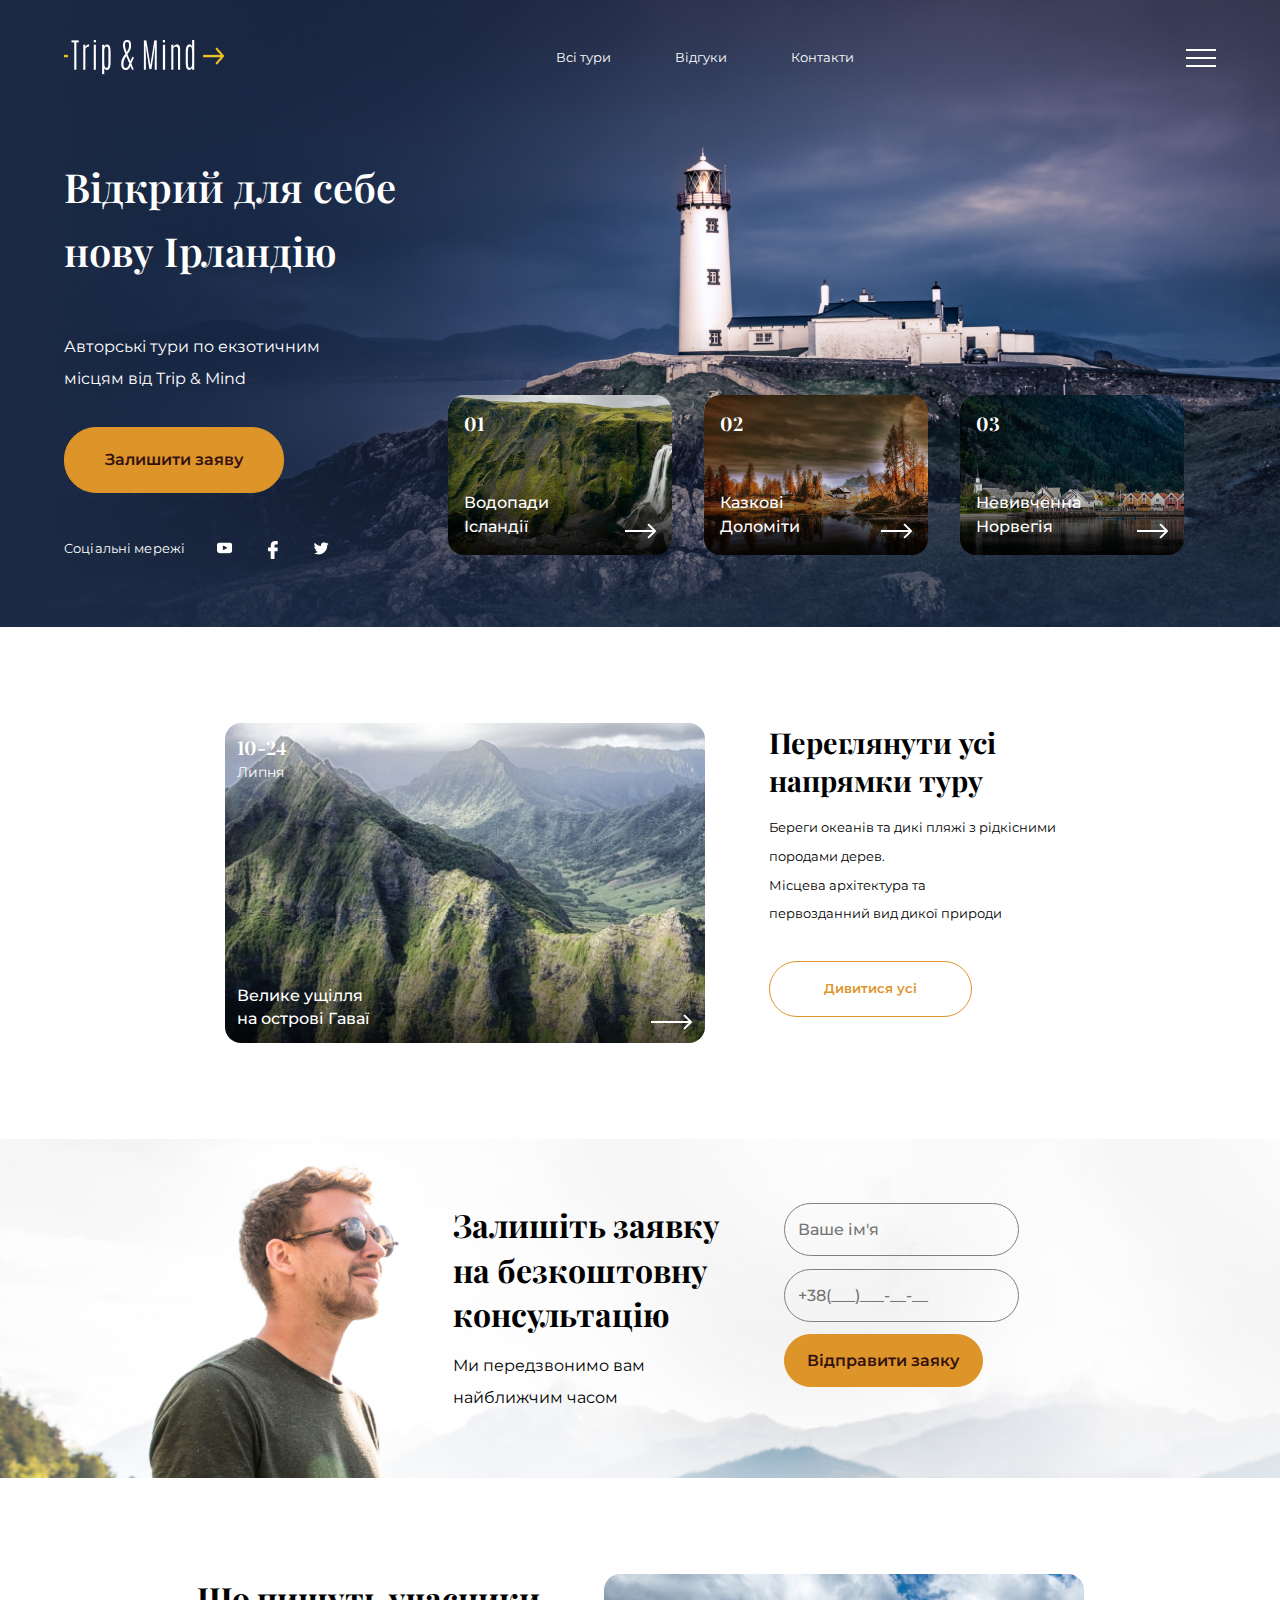
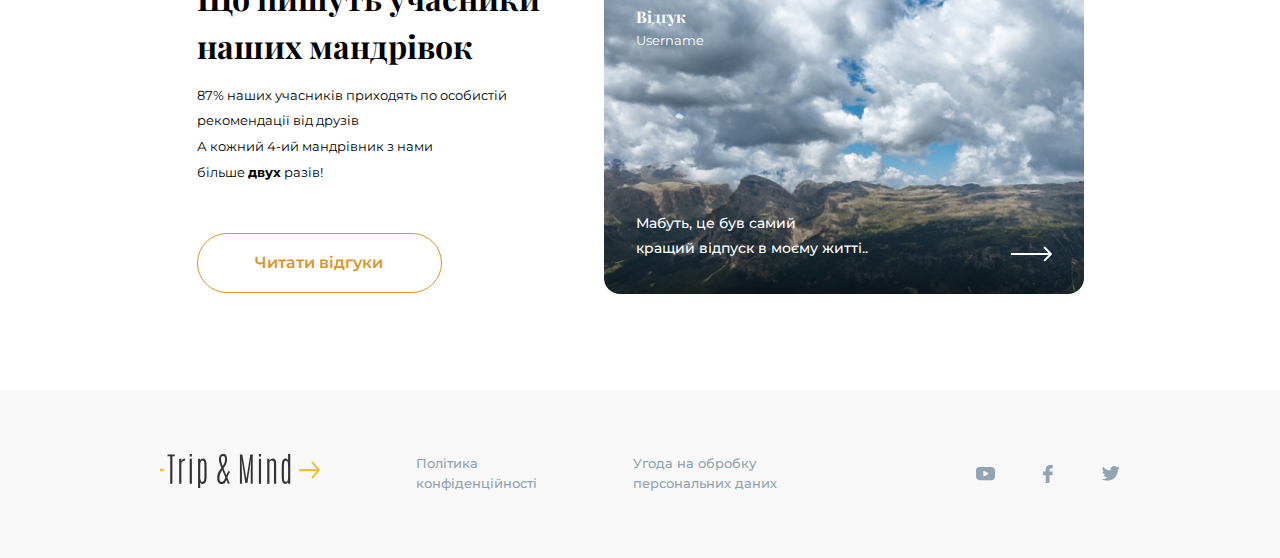
==== index.html @ b16510a6 "update" ====
<!DOCTYPE html>
<html lang="en">
<head>
    <meta charset="UTF-8">
    <meta name="viewport" content="width=device-width, initial-scale=1.0">
    <title></title>
    <link rel="stylesheet" href="./main.css">
    <!-- coomit -->
</head>
<body>
    <div class="wrapper">
        <!-- Header -->
        <header class="header">
            <!-- Nav -->
            <nav class="nav">
                <!-- logo -->
                <img src="img/svg/iconLogoWhite 1.png" alt="logo" id="header-nav-logo">

                <!-- link -->
                <div class="header-nav-link">
                    <a href="./pages/tour.html" class="header-nav-link-item">Всі тури</a>
                    <a href="#" class="header-nav-link-item">Відгуки</a>
                    <a href="#" class="header-nav-link-item">Контакти</a>
                </div>

                <!-- menu -->
                <div class="header_nav_burger">
                    <span></span>
                    <span></span>
                    <span></span>
                </div>
            </nav>   

            <!-- menu onclick-->
            <div class="menu">
                <h2>Меню</h2>

                <ul class="menu-view">
                    <a href="" class="menu-view-item">
                        <li class="menu-view-item">
                            Переглянути тури
                        </li>
                    </a>
                    <a href="" class="menu-view-item"><li class="menu-view-item">
                        Відгуки
                    </li></a>
                    <a href="" class="menu-view-item">
                        <li class="menu-view-item">
                            Контакти
                        </li>
                    </a>

                    <div class="counter">
                        <h4 class="counter-title">Віддлік до наступної<br/> поїздки</h4>

                        <div class="countdown-container">
                            <div class="countdonw-el days-c">
                                <p class="big-text" id="days">0</p>
                                <span>Днів</span>
                            </div>
                            
                            <div class="countdonw-el hours-c">
                                <p class="big-text" id="hours">0</p>
                                <span>Годин</span>
                            </div>
                            
                            <div class="countdonw-el mins-c">
                                <p class="big-text" id="mins">0</p>
                                <span>Хвилин</span>
                            </div>

                            <div class="countdonw-el second-c">
                                <p class="big-text" id="second">0</p>
                                <span>Секунд</span>
                            </div>
                        </div>
                    </div>
                </ul>
            </div>

            <!-- Main title -->
            <div class="header-main-section">
                <!-- Header title caption -->
                <h1 class="header-title">Відкрий для себе<br/>нову Ірландію</h1>

                <!-- Header center text -->
                <h3 class="header-text">Авторські тури по екзотичним<br/> місцям від Trip & Mind</h3>
            </div>

            <!-- Main content -->
            <div class="header-main-box">
                <!-- aside button & social -->
                <div class="header-main-aside">
                        <!-- button-->
                        <div class="header__button__click">
                            <a href="#" onclick="" class="header__button">Залишити заяву</a>
                        </div>

                        <!-- hiden form -->
                        <div class="form__reg">
                            <div class="form__reg__container">
                                <h4 class="form__reg__container__title">
                                    Заповніть форму
                                </h4>

                                <a href="#">
                                    <svg class="svg__close" viewBox="0 0 24 24" fill="none" xmlns="http://www.w3.org/2000/svg"><g id="SVGRepo_bgCarrier" stroke-width="0"></g><g id="SVGRepo_tracerCarrier" stroke-linecap="round" stroke-linejoin="round"></g><g id="SVGRepo_iconCarrier"> <path d="M8.00386 9.41816C7.61333 9.02763 7.61334 8.39447 8.00386 8.00395C8.39438 7.61342 9.02755 7.61342 9.41807 8.00395L12.0057 10.5916L14.5907 8.00657C14.9813 7.61605 15.6144 7.61605 16.0049 8.00657C16.3955 8.3971 16.3955 9.03026 16.0049 9.42079L13.4199 12.0058L16.0039 14.5897C16.3944 14.9803 16.3944 15.6134 16.0039 16.0039C15.6133 16.3945 14.9802 16.3945 14.5896 16.0039L12.0057 13.42L9.42097 16.0048C9.03045 16.3953 8.39728 16.3953 8.00676 16.0048C7.61624 15.6142 7.61624 14.9811 8.00676 14.5905L10.5915 12.0058L8.00386 9.41816Z" fill="#0F0F0F"></path> <path fill-rule="evenodd" clip-rule="evenodd" d="M23 12C23 18.0751 18.0751 23 12 23C5.92487 23 1 18.0751 1 12C1 5.92487 5.92487 1 12 1C18.0751 1 23 5.92487 23 12ZM3.00683 12C3.00683 16.9668 7.03321 20.9932 12 20.9932C16.9668 20.9932 20.9932 16.9668 20.9932 12C20.9932 7.03321 16.9668 3.00683 12 3.00683C7.03321 3.00683 3.00683 7.03321 3.00683 12Z" fill="#0F0F0F"></path> </g></svg>
                                </a>
                                

                                <form class="form__reg__input">
                                    <!-- input name -->
                                    <input type="text" id="form__username" name="username" required placeholder="Ваше ім'я">
                                    <br>
                                    <!-- input surname -->
                                    <input type="text" id="form__surname" name="surname" required placeholder="Ваше прізвище">
                                    <br>
                                    <!-- input number -->
                                    <input type="tel" id="form__phone" name="phone" pattern="[0-9]{3}-[0-9]{3}-[0-9]{3}" placeholder="+38(___)___-__-__" value="" required>
                                    <br>
                                    <!-- submit -->
                                    <input type="submit" id="form__btn" value="Відправити заяку">
                                </form>
                            </div>
                        </div>

                        <!-- social link -->
                        <div class="header-social">
                            <p class="header-social-caption">
                                Cоціальні мережі
                            </p>
                            <div class="header-social-svg">
                                <!-- youtube -->
                                <a href="#">
                                    <svg class="header-solial-svg-item" xmlns="http://www.w3.org/2000/svg" width="20" height="15" viewBox="0 0 20 15" fill="none">
                                        <g clip-path="url(#clip0_3_35)">
                                        <path d="M18.2594 1.14781C17.5736 0.33255 16.3073 0 13.8891 0H5.11076C2.63714 0 1.34943 0.354001 0.666165 1.22196C0 2.06823 0 3.31514 0 5.04089V8.33017C0 11.6735 0.7904 13.371 5.11076 13.371H13.8891C15.9862 13.371 17.1483 13.0776 17.9001 12.3581C18.6711 11.6203 19 10.4157 19 8.33017V5.04089C19 3.22094 18.9485 1.96668 18.2594 1.14781ZM12.1981 7.13965L8.21186 9.22289C8.12275 9.26947 8.02529 9.29258 7.92796 9.29258C7.81776 9.29258 7.70781 9.26291 7.61042 9.20395C7.42704 9.09284 7.31506 8.89408 7.31506 8.67969V4.52656C7.31506 4.31254 7.42673 4.11397 7.60975 4.00279C7.79282 3.89162 8.02051 3.88402 8.21045 3.98269L12.1967 6.05251C12.3995 6.15781 12.5268 6.36717 12.5271 6.59559C12.5274 6.8242 12.4006 7.03386 12.1981 7.13965Z" fill="white"/>
                                        </g>
                                        <defs>
                                        <clipPath id="clip0_3_35">
                                            <rect width="19" height="14" fill="white"/>
                                        </clipPath>
                                        </defs>
                                    </svg>
                                </a>
                                
                                <!-- facebook -->
                                <a href="#">
                                    <svg class="header-solial-svg-item" xmlns="http://www.w3.org/2000/svg" width="10" height="18" viewBox="0 0 10 18" fill="none">
                                        <g clip-path="url(#clip0_3_37)">
                                        <path d="M9.36525 0.0037452L7.03106 0C4.40867 0 2.71396 1.73871 2.71396 4.42982V6.47227H0.36703C0.164227 6.47227 0 6.63668 0 6.83949V9.79876C0 10.0016 0.164415 10.1658 0.36703 10.1658H2.71396V17.633C2.71396 17.8358 2.87819 18 3.08099 18H6.14307C6.34587 18 6.5101 17.8356 6.5101 17.633V10.1658H9.25421C9.45701 10.1658 9.62124 10.0016 9.62124 9.79876L9.62236 6.83949C9.62236 6.74211 9.5836 6.64886 9.51487 6.57994C9.44615 6.51103 9.35252 6.47227 9.25514 6.47227H6.5101V4.74086C6.5101 3.90868 6.70841 3.48622 7.79246 3.48622L9.36488 3.48566C9.56749 3.48566 9.73172 3.32124 9.73172 3.11863V0.370775C9.73172 0.168347 9.56768 0.00411972 9.36525 0.0037452Z" fill="white"/>
                                        </g>
                                        <defs>
                                        <clipPath id="clip0_3_37">
                                            <rect width="10" height="18" fill="white"/>
                                        </clipPath>
                                        </defs>
                                    </svg>
                                </a>
                                
                                <!-- twitter -->
                                <a href="#">
                                    <svg class="header-solial-svg-item" xmlns="http://www.w3.org/2000/svg" width="19" height="15" viewBox="0 0 19 15" fill="none">
                                        <g clip-path="url(#clip0_3_39)">
                                        <path d="M18.7314 1.73609C18.0233 2.04068 17.315 2.2309 16.6072 2.3073C17.4066 1.82762 17.9474 1.14995 18.2292 0.274347C17.4978 0.708269 16.7175 1.00514 15.8877 1.16511C15.1566 0.388478 14.2583 0 13.1921 0C12.1719 0 11.3021 0.359715 10.5822 1.0793C9.8628 1.79885 9.50304 2.6687 9.50304 3.68896C9.50304 3.96302 9.53345 4.24485 9.59441 4.53416C8.08675 4.45803 6.67245 4.07924 5.35129 3.39777C4.0302 2.71622 2.90901 1.80822 1.98773 0.673746C1.65269 1.24468 1.48512 1.86534 1.48512 2.53537C1.48512 3.16735 1.63357 3.75372 1.93068 4.29434C2.22759 4.83487 2.62743 5.27263 3.12999 5.6077C2.53598 5.58482 1.98016 5.42869 1.46248 5.13934V5.18502C1.46248 6.07595 1.7423 6.85815 2.30188 7.53221C2.86153 8.2062 3.5678 8.63044 4.42052 8.80565C4.10069 8.8893 3.77702 8.93119 3.44966 8.93119C3.23644 8.93119 3.00418 8.91218 2.75296 8.87438C2.98898 9.61281 3.42302 10.2198 4.05492 10.696C4.68694 11.1718 5.40269 11.4171 6.20221 11.4327C4.86216 12.4833 3.33553 13.0086 1.62233 13.0086C1.29486 13.0086 0.997991 12.9937 0.731445 12.9631C2.44469 14.067 4.33299 14.619 6.39647 14.619C7.70611 14.619 8.93583 14.4117 10.0852 13.9966C11.2352 13.5818 12.2173 13.0259 13.0321 12.329C13.8467 11.6324 14.5492 10.831 15.1393 9.92492C15.7293 9.0188 16.1689 8.07282 16.4585 7.08681C16.7477 6.10059 16.8924 5.11286 16.8924 4.12284C16.8924 3.90962 16.8886 3.7498 16.8809 3.64315C17.6045 3.11802 18.2212 2.48212 18.7314 1.73609Z" fill="white"/>
                                        </g>
                                        <defs>
                                        <clipPath id="clip0_3_39">
                                            <rect width="19" height="15" fill="white"/>
                                        </clipPath>
                                        </defs>
                                    </svg>
                                </a>
                            </div>
                        </div>
                </div>

                <!-- cards on place -->
                <div class="header-main-aside-cards">
                        <!-- card -->
                        <div class="header-main-aside-card-1">
                            <h4 class="header-main-aside-card-title">01</h4>
                            <div class="header-main-aside-card-box">
                                <p class="header-main-aside-card-text">Водопади<br/>
                                    Ісландії</p>
                                <svg id="header-main-aside-card-svg" xmlns="http://www.w3.org/2000/svg" width="31" height="16" viewBox="0 0 31 16" fill="none">
                                    <path d="M30.7071 8.70711C31.0976 8.31658 31.0976 7.68342 30.7071 7.29289L24.3431 0.928932C23.9526 0.538408 23.3195 0.538408 22.9289 0.928932C22.5384 1.31946 22.5384 1.95262 22.9289 2.34315L28.5858 8L22.9289 13.6569C22.5384 14.0474 22.5384 14.6805 22.9289 15.0711C23.3195 15.4616 23.9526 15.4616 24.3431 15.0711L30.7071 8.70711ZM0 9H30V7H0V9Z" fill="white"/>
                                </svg>
                            </div>
                        </div>

                        <!-- card -->
                        <div class="header-main-aside-card-2">
                            <h4 class="header-main-aside-card-title">02</h4>
                            <div class="header-main-aside-card-box">
                                <p class="header-main-aside-card-text">Казкові<br/>
                                    Доломіти</p>
                                <svg id="header-main-aside-card-svg" xmlns="http://www.w3.org/2000/svg" width="31" height="16" viewBox="0 0 31 16" fill="none">
                                    <path d="M30.7071 8.70711C31.0976 8.31658 31.0976 7.68342 30.7071 7.29289L24.3431 0.928932C23.9526 0.538408 23.3195 0.538408 22.9289 0.928932C22.5384 1.31946 22.5384 1.95262 22.9289 2.34315L28.5858 8L22.9289 13.6569C22.5384 14.0474 22.5384 14.6805 22.9289 15.0711C23.3195 15.4616 23.9526 15.4616 24.3431 15.0711L30.7071 8.70711ZM0 9H30V7H0V9Z" fill="white"/>
                                </svg>
                            </div>
                        </div>

                        <!-- card -->
                        <div class="header-main-aside-card-3">
                            <h4 class="header-main-aside-card-title">03</h4>
                            <div class="header-main-aside-card-box">
                                <p class="header-main-aside-card-text">Невивченна<br/>
                                    Норвегія</p>
                                <svg id="header-main-aside-card-svg" xmlns="http://www.w3.org/2000/svg" width="31" height="16" viewBox="0 0 31 16" fill="none">
                                    <path d="M30.7071 8.70711C31.0976 8.31658 31.0976 7.68342 30.7071 7.29289L24.3431 0.928932C23.9526 0.538408 23.3195 0.538408 22.9289 0.928932C22.5384 1.31946 22.5384 1.95262 22.9289 2.34315L28.5858 8L22.9289 13.6569C22.5384 14.0474 22.5384 14.6805 22.9289 15.0711C23.3195 15.4616 23.9526 15.4616 24.3431 15.0711L30.7071 8.70711ZM0 9H30V7H0V9Z" fill="white"/>
                                </svg>
                            </div>
                        </div>
                </div>
            </div>
                    
        </header>   
        <!-- Section tour -->
        <section class="section-tour">
            <div class="section-tour-container">
                <p class="section-tour-container-date">
                    10-24<br/>
                    <span class="section-tour-container-date-item">
                        Липня
                    </span>
                </p>

                <p class="section-tour-container-name">
                    Велике ущілля<br/>
                    на острові Гаваї
                </p>
                <!-- svg arrow -->
                <svg class="section-tour-container-svg" xmlns="http://www.w3.org/2000/svg" width="41" height="16" viewBox="0 0 41 16" fill="none">
                    <path d="M40.7071 8.70711C41.0976 8.31658 41.0976 7.68342 40.7071 7.29289L34.3431 0.928932C33.9526 0.538408 33.3195 0.538408 32.9289 0.928932C32.5384 1.31946 32.5384 1.95262 32.9289 2.34315L38.5858 8L32.9289 13.6569C32.5384 14.0474 32.5384 14.6805 32.9289 15.0711C33.3195 15.4616 33.9526 15.4616 34.3431 15.0711L40.7071 8.70711ZM0 9H40V7H0V9Z" fill="white"/>
                </svg>
            </div>
            
            <div>
                <h2 class="section-tour-aside-title">
                    Переглянути усі<br/>
                    напрямки туру
                </h2>

                <p class="section-tour-aside-text">
                    Береги океанів та дикі пляжі з рідкісними<br/>
                    породами дерев.<br/>
                    Місцева архітектура та <br/>
                    первозданний вид дикої природи
                </p>

                <div class="section-tour-button">
                    <a href="#" class="section-tour-aside-button">Дивитися усі</a>
                </div>
            </div>
        </section> 

        <!-- Section form -->
        <section class="section-form">
            <div class="section-form-text">
                <h2 class="section-form-text-title">
                    Залишіть заявку<br/> на
                    безкоштовну <br/>
                    консультацію
                </h2>

                <p class="section-form-text-caption">
                    Ми передзвонимо вам <br/>
                    найближчим часом
                </p>
            </div>

            <!-- form with data -->
            <form class="section-form-input">
                <!-- input name -->
                <input type="text" id="username" name="username" required placeholder="Ваше ім'я">
                <br>
                <!-- input number -->
                <input type="tel" id="phone" name="phone" pattern="[0-9]{3}-[0-9]{3}-[0-9]{3}" placeholder="+38(___)___-__-__" value="" required>
                <br>
                <!-- submit -->
                <input type="submit" id="btn" value="Відправити заяку">
            </form>
        </section>

        <!-- section feedback-->
        <section class="section-feedback">
            <div class="section-feedback-box">
                <h2 class="section-feedback-title">
                    Що пишуть учасники<br/>
                    наших мандрівок
                </h2>

                <p class="section-feedback-text">
                    87% наших учасників приходять по особистій <br/>
                    рекомендації від друзів<br/>
                    А кожний 4-ий мандрівник з нами<br/>
                    більше <b>двух</b>  разів!
                </p>

                <a href="#" class="section-feedback-button">Читати відгуки</a>
            </div>

            <!-- feedback img -->
            <div class="section-feedback-card">
                <p class="section-feedback-card-feedback">
                    Відгук<br/>
                    <span class="section-feedback-card-user">
                        Username
                    </span>
                </p>

                <div class="section-feedback-card-container-text">
                    Мабуть, це був самий<br/>
                    кращий відпуск в моєму житті..
                </div>

                <!-- svg arrow -->
                <svg class="section-feedback-card-containder-svg" xmlns="http://www.w3.org/2000/svg" width="41" height="16" viewBox="0 0 41 16" fill="none">
                    <path d="M40.7071 8.70711C41.0976 8.31658 41.0976 7.68342 40.7071 7.29289L34.3431 0.928932C33.9526 0.538408 33.3195 0.538408 32.9289 0.928932C32.5384 1.31946 32.5384 1.95262 32.9289 2.34315L38.5858 8L32.9289 13.6569C32.5384 14.0474 32.5384 14.6805 32.9289 15.0711C33.3195 15.4616 33.9526 15.4616 34.3431 15.0711L40.7071 8.70711ZM0 9H40V7H0V9Z" fill="white"/>
                </svg>
            </div>
        </section>

        <footer class="footer">
            <div class="footer-container">
                <svg xmlns="http://www.w3.org/2000/svg" width="160" height="35" viewBox="0 0 160 35" fill="none">
                    <g clip-path="url(#clip0_3_192)">
                      <path d="M7.53906 0.383057H14.7741V2.31553H12.3721V29.7034H10.2176V2.31553H7.53906V0.383057Z" fill="#333333"/>
                      <path d="M25.0866 4.41479C25.1254 4.41479 25.1448 4.5925 25.1448 4.9479C25.1448 5.3033 25.14 5.65869 25.1303 6.01408V6.53052C24.3636 6.53052 23.6842 6.70822 23.0922 7.06362C22.5099 7.40791 21.9374 8.03542 21.3745 8.94613V29.7036H19.2054V4.71466H21.3745V7.49676C21.6268 6.51941 22.0684 5.76419 22.6992 5.2311C23.3397 4.6869 24.1355 4.41479 25.0866 4.41479Z" fill="#333333"/>
                      <path d="M29.7072 4.71451H31.8908V29.7034H29.7072V4.71451ZM29.7072 0.0166016H31.8762V2.41553H29.7072V0.0166016Z" fill="#333333"/>
                      <path d="M44.416 12.0279C44.416 10.0732 44.3432 8.8571 44.1976 8.37954C44.0618 7.89087 43.8968 7.47438 43.7027 7.13009C43.5086 6.7858 43.1883 6.61366 42.7419 6.61366C42.2955 6.61366 41.9655 6.64697 41.752 6.71361C41.2279 6.8802 40.8446 7.36332 40.6019 8.16297C40.3593 8.95151 40.238 10.2509 40.238 12.0612V21.9901C40.238 24.1114 40.3836 25.6107 40.6747 26.4881C40.9756 27.3544 41.5385 27.7875 42.3634 27.7875C43.1883 27.7875 43.7367 27.3544 44.0084 26.4881C44.2801 25.6218 44.416 24.0947 44.416 21.9068V12.0279ZM40.238 6.63032C40.7524 5.23094 41.718 4.53125 43.1349 4.53125C44.1249 4.53125 44.8673 4.90886 45.3622 5.66408C45.8669 6.40819 46.1969 7.37443 46.3521 8.56279C46.5074 9.74004 46.5851 11.1616 46.5851 12.8275V21.7902C46.5851 21.8235 46.5851 21.8624 46.5851 21.9068C46.5851 25.0499 46.226 27.1878 45.5078 28.3206C44.7896 29.4424 43.8094 30.0032 42.5672 30.0032C42.0723 30.0032 41.6064 29.8033 41.1697 29.4035C40.7427 28.9926 40.4321 28.4928 40.238 27.9042V34.1181H38.069V4.7145H40.238V6.63032Z" fill="#333333"/>
                      <path d="M61.0377 5.01438L61.0523 5.69741C61.0523 6.89687 61.5957 9.02926 62.6827 12.0945C63.43 11.0283 64.0026 9.98439 64.4005 8.96262C64.8081 7.92975 65.0119 6.78026 65.0119 5.51415C65.0119 4.24805 64.8906 3.34845 64.6479 2.81535C64.4053 2.27115 63.8327 1.99905 62.9302 1.99905C61.7559 1.99905 61.1348 2.77093 61.0668 4.31469C61.0571 4.55902 61.0474 4.72006 61.0377 4.79781C61.0377 4.86444 61.0377 4.93663 61.0377 5.01438ZM67.2974 23.6227C68.6755 26.9324 69.5101 28.9592 69.8013 29.7034H67.9962C67.7438 29.0148 67.2295 27.7598 66.4531 25.9384C65.9678 27.1934 65.468 28.093 64.9537 28.6372C64.4393 29.1814 63.9249 29.5479 63.4106 29.7367C62.9059 29.9366 62.3236 30.0365 61.6637 30.0365C60.3438 30.0365 59.2762 29.5146 58.461 28.4706C57.6458 27.4266 57.2382 25.9939 57.2382 24.1725C57.2382 22.3511 57.3983 21.0017 57.7186 20.1243C58.0486 19.2469 58.3591 18.475 58.6503 17.8086C58.9414 17.1423 59.844 15.8318 61.358 13.8771C59.7372 9.72339 58.9269 6.98572 58.9269 5.66409C58.9269 1.8991 60.3147 0.0166016 63.0903 0.0166016C64.711 0.0166016 65.7737 0.505273 66.2784 1.48261C66.7927 2.45996 67.0499 3.82602 67.0499 5.58079C67.0499 7.33557 66.7103 8.86822 66.0309 10.1787C65.3613 11.4781 64.5169 12.8497 63.4979 14.2935C64.187 16.115 65.1138 18.4028 66.2784 21.1572C67.0645 19.2691 67.9282 17.692 68.8696 16.4259L69.8741 18.2085C69.0006 19.4524 68.1417 21.2571 67.2974 23.6227ZM65.3758 23.4395C63.9589 20.1743 62.9156 17.7254 62.246 16.0927C61.4308 17.3366 60.7611 18.5972 60.237 19.8744C59.713 21.1516 59.4461 22.6121 59.4364 24.2558C59.4364 26.7214 60.2662 27.9541 61.9257 27.9541C62.838 27.9541 63.6047 27.3433 64.2258 26.1216C64.5363 25.4886 64.9197 24.5945 65.3758 23.4395Z" fill="#333333"/>
                      <path d="M90.2807 0.383057H92.7118V29.7034H90.7466V17.1423L91.0814 5.33085L87.4275 29.0703H85.3603L81.5754 5.33085L81.9102 17.1423V29.7034H79.9304V0.383057H82.3615L86.3939 25.0054L90.2807 0.383057Z" fill="#333333"/>
                      <path d="M98.89 4.71451H101.074V29.7034H98.89V4.71451ZM98.89 0.0166016H101.059V2.41553H98.89V0.0166016Z" fill="#333333"/>
                      <path d="M109.421 7.16339C109.615 6.41928 110.042 5.77512 110.702 5.23092C111.372 4.67561 112.158 4.39795 113.06 4.39795C113.963 4.39795 114.705 4.82554 115.288 5.68072C115.87 6.53589 116.161 7.81866 116.161 9.52901V29.7034H113.992V9.3291C113.992 8.36286 113.798 7.66872 113.41 7.24669C113.031 6.81355 112.522 6.59698 111.881 6.59698C110.241 6.59698 109.421 7.52434 109.421 9.37907V29.7034H107.252V4.71448H109.421V7.16339Z" fill="#333333"/>
                      <path d="M128.089 12.4278C128.089 10.2843 127.944 8.78498 127.653 7.92981C127.371 7.06353 126.818 6.63039 125.993 6.63039C125.168 6.63039 124.615 7.07463 124.334 7.96313C124.052 8.84051 123.911 10.3676 123.911 12.5444V22.44C123.911 24.7279 124.067 26.1939 124.377 26.8381C124.697 27.4822 125.168 27.8043 125.789 27.8043C126.41 27.8043 126.852 27.6766 127.114 27.4211C127.386 27.1546 127.614 26.7159 127.798 26.1051C127.992 25.4831 128.089 24.2725 128.089 22.4733V12.4278ZM128.075 0H130.258V29.7035H128.075V27.8043C127.57 29.1926 126.604 29.8867 125.178 29.8867C123.557 29.8756 122.528 28.7705 122.092 26.5715C121.849 25.3609 121.728 23.7339 121.728 21.6904V12.9109C121.728 9.55686 122.077 7.30231 122.776 6.14727C123.484 4.99222 124.479 4.4147 125.76 4.4147C126.255 4.4147 126.711 4.62017 127.129 5.0311C127.556 5.43092 127.871 5.91959 128.075 6.49711V0Z" fill="#333333"/>
                      <path fill-rule="evenodd" clip-rule="evenodd" d="M153.384 8.01449L159.709 15.252C160.097 15.6962 160.097 16.4163 159.709 16.8604L153.384 24.098C152.996 24.5421 152.367 24.5421 151.979 24.098C151.591 23.6538 151.591 22.9337 151.979 22.4896L156.607 17.1935H139.13V14.919H156.607L151.979 9.62284C151.591 9.17871 151.591 8.45863 151.979 8.01449C152.367 7.57036 152.996 7.57036 153.384 8.01449Z" fill="#EFC224"/>
                      <path d="M3.97516 14.9189H0V17.1935H3.97516V14.9189Z" fill="#EFC224"/>
                    </g>
                    <defs>
                      <clipPath id="clip0_3_192">
                        <rect width="160" height="35" fill="white"/>
                      </clipPath>
                    </defs>
                  </svg>
                <h3 class="footer-container-box1-title">
                    Політика<br/>
                    конфіденційності
                </h3>
                <h3 class="footer-container-box1-title">
                    Угода на обробку<br/>
                    персональних даних
                </h3>
            </div>

            <div class="footer-container-svg">
                 <!-- youtube -->
                 <svg xmlns="http://www.w3.org/2000/svg" width="19" height="14" viewBox="0 0 19 14" fill="none">
                    <g clip-path="url(#clip0_3_184)">
                      <path d="M18.2594 1.14781C17.5736 0.33255 16.3073 0 13.8891 0H5.11076C2.63714 0 1.34943 0.354001 0.666165 1.22196C0 2.06823 0 3.31514 0 5.04089V8.33017C0 11.6735 0.7904 13.371 5.11076 13.371H13.8891C15.9862 13.371 17.1483 13.0776 17.9001 12.3581C18.6711 11.6203 19 10.4157 19 8.33017V5.04089C19 3.22094 18.9485 1.96668 18.2594 1.14781ZM12.1981 7.13965L8.21186 9.22289C8.12275 9.26947 8.02529 9.29258 7.92796 9.29258C7.81776 9.29258 7.70781 9.26291 7.61042 9.20395C7.42704 9.09284 7.31506 8.89408 7.31506 8.67969V4.52656C7.31506 4.31254 7.42673 4.11397 7.60975 4.00279C7.79282 3.89162 8.02051 3.88402 8.21045 3.98269L12.1967 6.05251C12.3995 6.15781 12.5268 6.36717 12.5271 6.59559C12.5274 6.8242 12.4006 7.03386 12.1981 7.13965Z" fill="#90A4B3"/>
                    </g>
                    <defs>
                      <clipPath id="clip0_3_184">
                        <rect width="19" height="14" fill="white"/>
                      </clipPath>
                    </defs>
                  </svg>
                
                <!-- facebook -->
                <svg xmlns="http://www.w3.org/2000/svg" width="10" height="18" viewBox="0 0 10 18" fill="none">
                    <g clip-path="url(#clip0_3_186)">
                      <path d="M9.36525 0.0037452L7.03106 0C4.40867 0 2.71396 1.73871 2.71396 4.42982V6.47227H0.36703C0.164227 6.47227 0 6.63668 0 6.83949V9.79876C0 10.0016 0.164415 10.1658 0.36703 10.1658H2.71396V17.633C2.71396 17.8358 2.87819 18 3.08099 18H6.14307C6.34587 18 6.5101 17.8356 6.5101 17.633V10.1658H9.25421C9.45701 10.1658 9.62124 10.0016 9.62124 9.79876L9.62236 6.83949C9.62236 6.74211 9.5836 6.64886 9.51487 6.57994C9.44615 6.51103 9.35252 6.47227 9.25514 6.47227H6.5101V4.74086C6.5101 3.90868 6.70841 3.48622 7.79246 3.48622L9.36488 3.48566C9.56749 3.48566 9.73172 3.32124 9.73172 3.11863V0.370775C9.73172 0.168347 9.56768 0.00411972 9.36525 0.0037452Z" fill="#90A4B3"/>
                    </g>
                    <defs>
                      <clipPath id="clip0_3_186">
                        <rect width="10" height="18" fill="white"/>
                      </clipPath>
                    </defs>
                </svg>
                
                <!-- twitter -->
                <svg xmlns="http://www.w3.org/2000/svg" width="19" height="15" viewBox="0 0 19 15" fill="none">
                    <g clip-path="url(#clip0_3_188)">
                      <path d="M18.7314 1.73609C18.0233 2.04068 17.315 2.2309 16.6072 2.3073C17.4066 1.82762 17.9474 1.14995 18.2292 0.274347C17.4978 0.708269 16.7175 1.00514 15.8877 1.16511C15.1566 0.388478 14.2583 0 13.1921 0C12.1719 0 11.3021 0.359715 10.5822 1.0793C9.8628 1.79885 9.50304 2.6687 9.50304 3.68896C9.50304 3.96302 9.53345 4.24485 9.59441 4.53416C8.08675 4.45803 6.67245 4.07924 5.35129 3.39777C4.0302 2.71622 2.90901 1.80822 1.98773 0.673746C1.65269 1.24468 1.48512 1.86534 1.48512 2.53537C1.48512 3.16735 1.63357 3.75372 1.93068 4.29434C2.22759 4.83487 2.62743 5.27263 3.12999 5.6077C2.53598 5.58482 1.98016 5.42869 1.46248 5.13934V5.18502C1.46248 6.07595 1.7423 6.85815 2.30188 7.53221C2.86153 8.2062 3.5678 8.63044 4.42052 8.80565C4.10069 8.8893 3.77702 8.93119 3.44966 8.93119C3.23644 8.93119 3.00418 8.91218 2.75296 8.87438C2.98898 9.61281 3.42302 10.2198 4.05492 10.696C4.68694 11.1718 5.40269 11.4171 6.20221 11.4327C4.86216 12.4833 3.33553 13.0086 1.62233 13.0086C1.29486 13.0086 0.997991 12.9937 0.731445 12.9631C2.44469 14.067 4.33299 14.619 6.39647 14.619C7.70611 14.619 8.93583 14.4117 10.0852 13.9966C11.2352 13.5818 12.2173 13.0259 13.0321 12.329C13.8467 11.6324 14.5492 10.831 15.1393 9.92492C15.7293 9.0188 16.1689 8.07282 16.4585 7.08681C16.7477 6.10059 16.8924 5.11286 16.8924 4.12284C16.8924 3.90962 16.8886 3.7498 16.8809 3.64315C17.6045 3.11802 18.2212 2.48212 18.7314 1.73609Z" fill="#90A4B3"/>
                    </g>
                    <defs>
                      <clipPath id="clip0_3_188">
                        <rect width="19" height="15" fill="white"/>
                      </clipPath>
                    </defs>
                </svg>
            </div>
        </footer>
    </div>

    <script src="main.js"></script>
</body>
</html>
---- main.css ----
@import url('https://fonts.googleapis.com/css2?family=Montserrat:wght@400;500;600&family=Playfair+Display:wght@600;700&display=swap');

:root {
    --white: #fff;

    --orange-acent: #DD9428;

    --brown-text: #311;
    --black-text: #000;
    --grey-text: #90A4B2;

    --background-grey:#F8F8F8;

}

* {
    margin: 0;
    padding: 0;
    box-sizing: border-box;
}

/* Header */
.header {
    background-image: url(../img/background/back.png);
    background-repeat: no-repeat;
    background-size: cover;
    background-position: center center; 
    padding-right: 5rem;
    padding-left: 5rem;

}

.nav {
    display: flex;
    align-items: center;
    justify-content: space-between;

    padding-top: 2.5rem;
    padding-bottom: 2rem;
}

/* link */
.header-nav-link {
    display: flex;
    gap: 4rem;
}

.header-nav-link-item {
    display: block;
    color: var(--white);
    font-size: 1rem;
    font-style: normal;
    font-weight:400;
    text-decoration: none;
    font-family: Montserrat;
    transition: 333ms;
    margin-top: 0rem;
}

.heade-nav-link-item:hover {
    color: var(--orange-acent);
}

/* non active menu */
.header_nav_burger {
    width: 30px;
	height: 30px;
	position: relative;
	z-index:2;
	overflow: hidden;
    cursor: pointer;
}

.header_nav_burger span {
	width: 30px;
	height: 2px;
	position: absolute;
	top: 50%;
	left: 50%;
	transform: translate(-50%, -50%);
	background-color: var(--white);
	transition: all 0.5s;
}

.header_nav_burger.noactive {
    display: none;
}

.header_nav_burger span:nth-of-type(2) {
	top: calc(40% - 5px);
}
.header_nav_burger span:nth-of-type(3) {
	top: calc(60% + 5px);
}

.header_nav_burger:hover {
    filter:invert(20%);
}

/* active menu */
.header_nav_burger.active span:nth-of-type(1) {
    display: none;
}
.header_nav_burger.active span:nth-of-type(2) {
    top: 50%;
    transform: translate(-50%, 0%) rotate(45deg);  
}
.header_nav_burger.active span:nth-of-type(3) {
    top: 50%;
    transform: translate(-50%, 0%) rotate(-45deg); 
}

.menu {
    transform: translateY(-400%);
    position: absolute;
    right: 5rem;
    top: 5rem;
    width: 25rem;
    height: 22rem;
    background-color: rgba(255, 255, 255);
    border-radius: 1rem;
    transition: 333ms ease-in-out;
}

.menu.active {
    transform: translateY(0);
}

.menu h2 {
    text-align: center;
    margin-top: .3rem;
    color: var(--orange-acent);
    padding-bottom: .4rem;

    font-family: Montserrat;
    font-size: 1.8rem;
    font-weight: 400;
    line-height: 2.8rem; 
}

.menu-view {
    list-style: none;
    display: flex;
    flex-direction: column;
    align-items: center;
}

.menu-view-item {
    display: flex;
    justify-content: center;
    align-items: center;
    text-align: center;
    width: 100%;
    height: 2.6rem;

    font-family: Montserrat;
    font-size: 1rem;
    font-weight: 400;
    line-height: 2.8rem; 
    text-decoration: none;
    color: var(--black-text);
}

.menu-view-item:hover {
    background-color: var(--background-grey);
}
/* Counter */
.counter {
    display: flex;
    flex-direction: column;
    justify-content: center;
}

.counter-title {
    margin-top: 1rem;
    margin-bottom: 1rem;
    font-weight: 500;
    text-align: center;
    font-family: Montserrat;
    font-size: 1.3rem;
    line-height: 2rem; 
    text-decoration: none;
    color: var(--orange-acent);
}

.countdown-container {
    display: flex;
    justify-content: center;
    align-items: center;
}

.countdonw-el {
    text-align: center;
}

.countdonw-el span {
    font-family: Montserrat;
    font-size: .8rem;
    font-weight: 400;
    color: var(--black-text);
}

.big-text {
    font-size: 3rem;
    margin: 0 2rem;

    font-family: Montserrat;
    font-size: 1rem;
    font-weight: 400;
    line-height: 2rem; 
    text-decoration: none;
    color: var(--black-text);
}

/* Main */
.header-main-section {
    display: flex;
    flex-direction: column;
}

/* Header title caption */
.header-title {
    color: var(--white);
    font-size: 4.3rem;
    font-family: Playfair Display;
    font-weight: 700;
    line-height: 6rem;
    
    margin-top: 4rem;
}

.header-text {
    color: var(--white);
    font-family: Montserrat;
    font-size: 1.5rem;
    font-weight: 400;
    line-height: 2.8rem; 

    margin-top: 3rem;
}

/* Main box content */
.header-main-aside {
    display: flex;
    flex-direction: column;
    margin-top: 2rem;
}

/* button */
.header__button {
    display: inline-block;
    border-radius: 2.3rem;
    background: var(--orange-acent);
    border: 1px solid var(--orange-acent);
    
    color: var(--brown-text);
    text-align: center;
    font-family: Montserrat;
    font-size: 1.25rem;
    font-weight: 600;
    line-height: normal;
    text-decoration: none;
    white-space: nowrap;
    
    padding: 2rem 5rem;
    align-self: center;
    transition: 333ms;
}

.header__button:hover {
    background:none;
    border: 1px solid var(--white);
    color: var(--white);
}
/* form-reg */
.form__reg {
    display: flex;
    justify-content: center;
    display: none;
}

.form__reg.active {
    position: fixed;
    display: flex;
    top: 0rem;
    left: 0rem;
    width: 100%;
    height: 100%;
    background-color: rgba(0, 0, 0, 0.70);
}

.form__reg__container {
    margin-top: 2rem;
    margin-bottom: 2rem;
    width: 25rem;
    height: 30rem;
    border-radius: 1rem;
    background-color: var(--white);
}

.form__reg__container__title {
    color: var(--black-text);
    font-family: Montserrat;
    font-size: 1.8rem;
    font-weight: 500;
    line-height: 2.8rem;
    text-align: center;
    margin-top: 1.5rem;
    margin-bottom: 2rem;
}

.svg__close {
    position: absolute;
    margin-top: -5rem;
    margin-left: 22rem;
    width: 24px;
    height: 24px;
}

.form__reg__input {
    display: flex;
    align-items: center;
    flex-direction: column;
}

#form__username, #form__surname {
    border-radius: 2rem;
    border: 1px solid grey;
    background: none;
    padding-left: 1rem;
    padding-top: 1.2rem;
    padding-bottom: 1.2rem;
    text-align: start;

    color: var(--brown-text);
    font-family: Montserrat;
    font-size: 1.25rem;
    font-style: normal;
    font-weight: 500;
    line-height: normal;

    margin-bottom: .4rem;
}

#form__phone {
    border-radius: 2rem;
    border: 1px solid grey;
    background: none;
    padding-left: 1rem;
    padding-top: 1.2rem;
    padding-bottom: 1.2rem;
    text-align: start;

    color: var(--brown-text);
    font-family: Montserrat;
    font-size: 1.25rem;
    font-style: normal;
    font-weight: 500;
    line-height: normal;

    margin-bottom: 1rem;
}

#form__btn {
    padding: 1.5rem 1.8rem;
    background-color: var(--orange-acent);
    border-radius: 4rem;
    border: 1px solid var(--orange-acent);

    color: #311;
    text-align: center;
    font-family: Montserrat;
    font-size: 1.2rem;
    font-weight: 600;
    transition: 333ms;
}

#form__btn:hover {
    background: none;
    cursor: pointer;
    color:var(--orange-acent);
}

/* header social link */
.header-social {
    display: flex;
    gap: 2rem;
    margin-top: 4rem;
}

.header-social-caption {
    color: var(--white);
    font-family: Montserrat;
    font-size: 0.8rem;
    font-weight: 400;
    letter-spacing: 0.00875rem;
    white-space: nowrap;
}

.header-social-svg {
    display: flex;
    gap: 2rem;
}

.header-social-svg-item {
    transition: 333ms;
}

.header-solial-svg-item:hover {
    transform: scale(1.2);
    filter: opacity(80%);
}

/* aside cards */
.header-main-box {
    display: flex;
    justify-content: space-between;
    padding-bottom: 2rem;
}

.header-main-aside-cards {
    display: flex;
    gap: 2rem;

    padding-bottom: 2rem;
    padding-right: 2rem;
}

.header-main-aside-card-1 {
    border-radius: 1rem;
    background: linear-gradient(359deg, #000 -9.72%,
     rgba(0, 0, 0, 0.00) 49.49%), url(../img/sectionHeader/imgIsland\ 1.png),
     lightgray 50% / cover no-repeat;

    width: 17rem;
    height: 12rem;

    transition: ease-in-out .5s;
}

.header-main-aside-card-2 {
    border-radius: 1rem;
    background: linear-gradient(359deg, #000 -9.72%,
     rgba(0, 0, 0, 0.00) 49.49%), url(../img/sectionHeader/imgIsland\ 2.png),
     lightgray 50% / cover no-repeat;

    width: 17rem;
    height: 12rem;

    transition: ease-in-out .5s;
}

.header-main-aside-card-3 {
    border-radius: 1rem;
    background: linear-gradient(359deg, #000 -9.72%,
     rgba(0, 0, 0, 0.00) 49.49%), url(../img/sectionHeader/imgIsland\ 3.png),
     lightgray 50% / cover no-repeat;

    width: 17rem;
    height: 12rem;

    transition: ease-in-out .5s;
}
.header-main-aside-card-3:hover,
.header-main-aside-card-2:hover,
.header-main-aside-card-1:hover {
    cursor: pointer;
    transform: scale(1.1);
}

.header-main-aside-card-title {
    color: var(--white);
    font-variant-numeric: lining-nums proportional-nums;
    font-family: Playfair Display;
    font-size: 1.5rem;
    font-weight: 700;
    line-height: 1.5rem;

    padding-top: 1rem;
    padding-left: 1rem;
}

.header-main-aside-card-box {
    display: flex;
    justify-content: space-between;

    padding-left: 1rem;
    padding-right: 1rem;
    padding-top: 6rem;
}

.header-main-aside-card-text {
    color: var(--white);
    font-family: Montserrat;
    font-size: 1.1rem;
    font-style: normal;
    font-weight: 500;
    line-height: 1.5rem; 
}

#header-main-aside-card-svg {
    margin-top: 2rem;
}

/* Sectuin-tour */


@media (max-width: 1375px){
    .header {
        padding-right: 4rem;
        padding-left: 4rem;
    }

    .header-nav-link-item {
        font-size: .8rem;
    }

    .header-title {
        font-size: 2.5rem;
        font-weight: 600;
        line-height: 4rem;
        
        margin-top: 3rem;
    }
    
    .header-text {
        font-size: 1rem;
        font-weight: 400;
        line-height: 2rem; 

    }

    .header__button {
        padding: 1.4rem 2.5rem;
        border-radius: 2rem;
        font-size: 1rem;
    }

    .header-social {
        margin-top: 3rem;
    }
    
    .header-social-caption {
        font-size: .8rem;
        margin-bottom: .8rem;
    }
    
    .header-social-svg {
        gap: 2rem;
        padding-bottom: 2rem;
    }
    
    .header-solial-svg-item {
        width: 1rem;
    }

    .header-social {
        gap: 2rem;
        margin-top: 3rem;
    }
    
    .header-social-caption {
        font-size: 0.8rem;
        letter-spacing: 0.008rem;
    }
    /* cards */
    .header-main-aside-cards {
        display: flex;
        gap: 2rem;
    }
    
    .header-main-aside-card-1 {
        width: 14rem;
        height: 10rem;
    }

    .header-main-aside-card-2 {
        width: 14rem;
        height: 10rem;
    }

    .header-main-aside-card-3 {
        width: 14rem;
        height: 10rem;
    }
    
    .header-main-aside-card-title {
        font-size: 1.2rem;
    
        padding-top: 1rem;
        padding-left: 1rem;
    }
    
    .header-main-aside-card-box {
        padding-left: 1rem;
        padding-right: 1rem;
        padding-top: 3.5rem;
    }
    
    .header-main-aside-card-text {
        font-size: 1rem;
    }

    .menu {
        right: 4rem;
        top: 5rem;
        width: 20rem;
        height: 22rem;
    }
}

@media (max-width: 1260px){
    .header-main-aside-cards {
        padding-left: 20rem;
    }

    .header-main-aside-card-3 {
        display: none;
    }
}

@media (max-width: 1158px){
    .header-main-box {
        justify-content: space-between;
        gap: 0rem;
    }

    .header-main-aside-cards {
        display: flex;
        gap: 2rem;
        
        padding-left: 8rem;
    }
}

/* table size */
@media (max-width: 1084px){
    .header-title {
        font-size: 2rem;
        font-weight: 600;
        line-height: 3rem;
        
        margin-top: 3rem;
    }
    
    .header-text {
        font-size: .8rem;
        font-weight: 400;
        line-height: 1.6rem; 
    
        margin-top: 1.8rem;
    }

    .header-button {
        padding: 1.2rem 2rem;
        border-radius: 2rem;
        font-size: .8rem;
    }

    .header-social {
        gap: 1rem;
        margin-top: 3rem;
    }
    
    .header-social-caption {
        font-size: .7rem;
        letter-spacing: 0.008rem;
    }

    .header-main-aside-card-1 {
        width: 12rem;
        height: 9rem;
    }

    .header-main-aside-card-2 {
        width: 12rem;
        height: 9rem;
    }
    
    .header-main-aside-card-title {
        font-size: 1rem;
    
        padding-top: 1rem;
        padding-left: 1rem;
    }
    
    .header-main-aside-card-box {
        padding-left: 1rem;
        padding-right: 1rem;
        padding-top: 2.5rem;
    }
    
    .header-main-aside-card-text {
        font-size: .8rem;
    }
}
@media (max-width: 860px){
    .header-main-aside-card-2 {
        display: none;
    }
}

/* phone size */
@media (max-width: 720px){
    .header {
        padding-right: 3rem;
        padding-left: 3rem;
    }

    .header-nav-link-item {
        display: none;
    }

    .header-title {
        font-size: 2rem;
        font-weight: 600;
        line-height: 3rem;
        
        margin-top: 2rem;
    }
    
    .header-text {
        font-size: .7rem;
        font-weight: 400;
        line-height: 2rem; 
    
        margin-top: 1.4rem;
    }

    .header__button {
        padding: 1rem 1.6rem;
        border-radius: 2rem;
        font-size: .7rem;
    }

    .header-main-aside-card-1 {
        width: 11rem;
        height: 8.5rem;
    }
    
    .header-main-aside-card-title {
        font-size: 1rem;
    
        padding-top: .8rem;
        padding-left: .8rem;
    }
    
    .header-main-aside-card-box {
        padding-left: .8rem;
        padding-right: .8rem;
        padding-top: 2.5rem;
    }
    
    .header-main-aside-card-text {
        font-size: .8rem;
    }

    .menu {
        right: 3rem;
        top: 5rem;
        width: 20rem;
        height: 22rem;
    }
}

@media(max-width: 600px){
    .header-main-aside-card-1 {
        display: none;
    }
}

/* min size */
@media (max-width: 400px){
    .header {
        padding-right: 2rem;
        padding-left: 2rem;
    }
    .header-title {
        font-size: 1rem;
        font-weight: 600;
        line-height: 2rem;
        
        margin-top: 1rem;
    }
    
    .header-text {
        font-size: .6rem;
        font-weight: 400;
        line-height: 1.2rem; 
    
        margin-top: 1.2rem;
    }

    .header__button {
        padding: .9rem 1.5rem;
        border-radius: 2rem;
        font-size: .6rem;
    }

    .menu {
        right: 2rem;
        top: 5rem;
        width: 20rem;
        height: 22rem;
    }
}


/* Section tour */
.section-tour {
    display: flex;
    justify-content: center;
    gap: 4rem;

    margin-top: 8rem;
    margin-bottom: 8rem;
}

/* Section image & text on img */
.section-tour-container{
    border-radius: 1rem;
    background: linear-gradient(2deg, rgba(0, 0, 0, 0.80) -9.42%,
     rgba(0, 0, 0, 0.00) 38.18%), url(../img/sectionTour/imgHawaii1.png),
     lightgray 50% / cover no-repeat;

    width: 40rem;
    height: 25rem;

    display: grid;
    grid-template-columns: 1fr 1fr;
    grid-template-rows: 1fr 1fr;
    padding: 2rem;
}

.section-tour-container-date {
    grid-column-start: 1;
    grid-row-start: 1;

    color: var(--white);
    font-variant-numeric: lining-nums proportional-nums;
    font-family: Playfair Display;
    font-size: 1.4375rem;
    font-weight: 700;
    line-height: 1.8125rem;
}

.section-tour-container-date-item {
    color: var(--white);
    font-family: Montserrat;
    font-size: 1rem;
    font-weight: 400;
}

.section-tour-container-name {
    color: var(--white);
    font-family: Montserrat;
    font-size: 1.25rem;
    font-style: normal;
    font-weight: 500;
    line-height: 1.8125rem;

    grid-column-start: 1;
    grid-row-start: 2;
    align-self: self-end;
    white-space: nowrap;
}

.section-tour-container-svg {
    grid-column-start: 2;
    grid-row-start: 2;
    align-self: self-end;
    justify-self: self-end;
}

/* aside text */
.section-tour-aside-title {
    color: var(--black-text);
    font-family: Playfair Display;
    font-size: 2.625rem;
    font-style: normal;
    font-weight: 700;
    line-height: 3.4rem;

    margin-bottom: 1rem;
}

.section-tour-aside-text {
    color: var(--black-text);
    font-family: Montserrat;
    font-size: 1rem;
    font-style: normal;
    font-weight: 400;
    line-height: 2rem;
}

.section-tour-aside-button {
    display: inline-block;
    margin-top: 3rem;
    padding: 2rem 4rem;
    border: 1px solid var(--orange-acent);
    border-radius: 2.3rem;

    color: var(--orange-acent);
    text-decoration: none;
    font-family: Montserrat;
    font-size: 1.25rem;
    font-weight: 600;
    transition: cubic-bezier(0.6, -0.28, 0.735, 0.045), 333ms;
}

.section-tour-aside-button:hover {
    background-color: var(--orange-acent);
    color: var(--white);
}

@media (max-width: 1375px){
    .section-tour {
        gap: 4rem;
        margin-top: 6rem;
        margin-bottom: 6rem;
    }
    
    /* Section image & text on img */
    .section-tour-container{
        width: 30rem;
        height: 20rem;
        padding: .8rem;
    }

    .section-tour-container-date {
        font-size: 1.2rem;
        font-weight: 700;
        line-height: 1.4rem;
    }

    .section-tour-container-date-item {
        font-size: .9rem;
        font-weight: 400;
    }

    .section-tour-container-name {
        font-size: 1rem;
        line-height: 1.4rem;
    }

    .section-tour-aside-title {
        font-size: 1.8rem;
        line-height: 2.4rem;
    
        margin-bottom: .9rem;
    }

    .section-tour-aside-text {
        font-size: .8rem;
        line-height: 1.8rem; 
    }

    .section-tour-aside-button {
        margin-top: 2rem;
        padding: 1.2rem 3.4rem;
        font-size: .8rem;
    }
}

@media (max-width: 1084px){
    /* Section image & text on img */
    .section-tour-container{
        width: 25rem;
        height: 17.5rem;
        padding: .6rem;
    }
    .section-tour-container-name {
        padding-top: 10rem;
        font-size: .9rem;
        line-height: 1.4rem;
    }
    .section-tour-container-svg {
        grid-row-start: 2;
        margin-left: 9rem;
        margin-top: 11.5rem;
    }
}

@media (max-width: 720px){
    .section-tour {
        margin-top: 2rem;
        margin-bottom: 2rem;
    }

    .section-tour {
        flex-direction: column;
        align-items: center;
        justify-content: center;
    }

    .section-tour-container{
        width: 22rem;
        height: 15rem;
        padding: .6rem;
    }

    .section-tour-container-name {
        padding-top: 8rem;
        font-size: .8rem;
        line-height: 1.2rem;
    }

    .section-tour-container-svg {
        grid-row-start: 2;
        margin-left: 6.5rem;
        margin-top: 9.5rem;
    }
    .section-tour-aside-title {
        font-size: 1.6rem;
        line-height: 2.4rem;
        text-align: center;
    
        margin-bottom: .7rem;
    }

    .section-tour-aside-text {
        font-size: .8rem;
        line-height: 1.6rem; 
        text-align: center;
    }

    .section-tour-button {
        display: flex;
        justify-content: center;
    }

    .section-tour-aside-button {
        margin-top: 1.3rem;
    }
}

@media (max-width: 450px) {
    .section-tour{
        gap: 1rem;
    }
}

/* Section Form */
.section-form {
    background-image: url(../img/sectionForm/imgForm\ 1.png);
    background-position: center center;
    background-size: cover;
    background-repeat: no-repeat;
    
    display: flex;
    justify-content: center;
    gap: 4rem;
    padding-top: 6rem;
    padding-bottom: 6rem;
}

/* Title text */
.section-form-text {
    margin-left: 22rem;
}

.section-form-text-title {
    color: var(--black-text);
    font-family: Playfair Display;
    font-size: 2.625rem;
    font-weight: 700;
    line-height: 3rem;
    margin-bottom: 1rem;
}

.section-form-text-caption {
    color: var(--black-text);
    font-family: Montserrat;
    font-size: 1.125rem;
    font-weight: 400;
    line-height: 2.0625rem;
}

#username, #surname {
    border-radius: 2rem;
    border: 1px solid grey;
    background: none;
    padding-left: 1rem;
    padding-top: 1.2rem;
    padding-bottom: 1.2rem;
    text-align: start;

    color: var(--brown-text);
    font-family: Montserrat;
    font-size: 1.25rem;
    font-style: normal;
    font-weight: 500;
    line-height: normal;

    margin-bottom: 1rem;
}

#phone {
    border-radius: 2rem;
    border: 1px solid grey;
    background: none;
    padding-left: 1rem;
    padding-top: 1.2rem;
    padding-bottom: 1.2rem;
    text-align: start;

    color: var(--brown-text);
    font-family: Montserrat;
    font-size: 1.25rem;
    font-style: normal;
    font-weight: 500;
    line-height: normal;

    margin-bottom: 1rem;
}

#btn {
    padding: 1.5rem 1.8rem;
    background-color: var(--orange-acent);
    border-radius: 4rem;
    border: 1px solid var(--orange-acent);

    color: #311;
    text-align: center;
    font-family: Montserrat;
    font-size: 1.2rem;
    font-weight: 600;
    transition: 333ms;
}

#btn:hover {
    background: none;
    cursor: pointer;
    color:var(--orange-acent);
}

@media (max-width: 1375px){
    .section-form {
        padding-top: 4rem;
        padding-bottom: 4rem;
    }

    .section-form-text {
        margin-left: 12rem;
    }

    .section-form-text-title {
        font-size: 2rem;
        line-height: 2.8rem;
        margin-bottom: .8rem;
    }

    .section-form-text-caption {
        font-size: 1rem;
        line-height: 2rem;
    }

    #username {
        border: .8px solid grey;
        padding-left: .8rem;
        padding-top: 1rem;
        padding-bottom: 1rem;
    
        font-size: 1rem;
    
        margin-bottom: .8rem;
    }

    #phone {
        border: .8px solid grey;
        padding-left: .8rem;
        padding-top: 1rem;
        padding-bottom: 1rem;
    
        font-size: 1rem;
    
        margin-bottom: .8rem;
    }

    #btn {
        padding: 1rem 1.4rem;
        font-size: 1rem;
    }
}

@media (max-width: 1084px){
    .section-form-text-title {
        font-size: 1.8rem;
        line-height: 2.4rem;
        margin-bottom: .8rem;
    }

    .section-form-text-caption {
        font-size: .8rem;
        line-height: 1.6rem;
    }
}

@media (max-width: 720px){
    .section-form {  
        flex-direction: column;
        align-items: center;
        gap: 0rem;
        padding-top: 2rem;
        padding-bottom: 2rem;
    }

    .section-form-text {
        margin-left: 0rem;
        text-align: center;
    }

    .section-form-input {
        margin-top: 1rem;
    }
}

/* section feedback */
.section-feedback {
    margin-top: 6rem;
    margin-bottom: 6rem;
    display: flex;
    gap: 4rem;
    justify-content: center;
}

/* section text with button */
.section-feedback-title {
    color: var(--black-text);
    font-family: Playfair Display;
    font-size: 2.6rem;
    font-style: normal;
    font-weight: 700;
    line-height: 3.4rem; 

    margin-bottom: 1rem;
}

.section-feedback-text {
    color: var(--black-text);
    font-family: Montserrat;
    font-size: 1rem;
    font-style: normal;
    font-weight: 400;
    line-height: 2rem;
}

.section-feedback-button {
    display: inline-block;
    margin-top: 3rem;
    padding: 2rem 4rem;
    border: 1px solid var(--orange-acent);
    border-radius: 2.3rem;

    color: var(--orange-acent);
    text-decoration: none;
    font-family: Montserrat;
    font-size: 1.25rem;
    font-weight: 600;
    transition: cubic-bezier(0.6, -0.28, 0.735, 0.045), 333ms;
}

.section-feedback-button:hover {
    background-color: var(--orange-acent);
    color: var(--white);
}

/* section card image with captions */
.section-feedback-card {
    background: linear-gradient(2deg, rgba(0, 0, 0, 0.70) -9.42%,
     rgba(0, 0, 0, 0.00) 38.18%), url(../img/sectionFeedback/imgHawaii\ 1.png),
     lightgray 50% / cover no-repeat;

    border-radius: 1rem;
    width: 40rem;
    height: 25rem;
    padding: 2rem;

    display: grid;
    grid-template-columns: 1fr 1fr;
    grid-template-rows: 1fr 1fr;
}

.section-feedback-card-feedback {
    color: var(--white);
    font-variant-numeric: lining-nums proportional-nums;
    font-family: Playfair Display;
    font-size: 1.4rem;
    font-style: normal;
    font-weight: 700;
    line-height: 1.8rem;
    grid-column-start: 1;
    grid-row-start: 1; 
}

.section-feedback-card-user {
    color: #FFF;
    font-family: Montserrat;
    font-size: 1rem;
    font-style: normal;
    font-weight: 400;
    line-height: normal;
}

.section-feedback-card-container-text {
    grid-column-start: 1;
    grid-row-start: 2;
    align-self: self-end;

    color: #FFF;
    font-family: Montserrat;
    font-size: 1.1rem;
    font-style: normal;
    font-weight: 500;
    line-height: 1.8rem;
    white-space: nowrap;
}

.section-feedback-card-containder-svg {
    grid-column-start: 2;
    grid-row-start: 2;
    align-self: self-end;
    justify-self: self-end;
}

@media (max-width: 1375px){
    .section-feedback-title {
        font-size: 2rem;
        line-height: 3rem; 
    
        margin-bottom: .8rem;
    }

    .section-feedback-text {
        font-size: .8rem;
        line-height: 1.6rem;
    }

    .section-feedback-button {
        margin-top: 3rem;
        padding: 1.2rem 3.6rem;
    
        font-size: 1rem;
    }

    .section-feedback-card {
        width: 30rem;
        height: 20rem;
    }

    .section-feedback-card-feedback {
        font-size: 1rem;
        line-height: 1.4rem;
    }
    
    .section-feedback-card-user {
        font-size: .8rem;
    }
    
    .section-feedback-card-container-text {
        font-size: .9rem;
        line-height: 1.6rem;
    }
}

@media (max-width: 1084px){
    .section-feedback-title {
        font-size: 1.8rem;
        line-height: 2rem; 
    
        margin-bottom: .6rem;
    }

    .section-feedback-text {
        font-size: .7rem;
        line-height: 1.5rem;
    }

    .section-feedback-button {
        margin-top: 2rem;
        padding: 1rem 3.2rem;
    
        font-size: 1rem;
    }

    .section-feedback-card {
        width: 25rem;
        height: 17rem;
        padding: .8rem;
    }

    .section-feedback-card-feedback {
        font-size: .9rem;
        line-height: 1.3rem;
    }
    
    .section-feedback-card-user {
        font-size: .6rem;
    }
    
    .section-feedback-card-container-text {
        font-size: .7rem;
        line-height: 1.2rem;
    }
}

@media (max-width: 720px){
    .section-feedback {
        margin-top: 2rem;
        margin-bottom: 2rem;
        flex-direction: column-reverse;
        align-items: center;
        gap: 1rem;
    }

    .section-feedback-box{
        flex-direction: column;
        display: flex;
        justify-content: center;
        align-items: center;
    }

    .section-feedback-title {
        text-align: center;
        font-size: 1.8rem;
        line-height: 2rem; 
    
        margin-bottom: .6rem;
    }

    .section-feedback-text {
        text-align: center;
        font-size: .7rem;
        line-height: 1.5rem;
    }

    .section-feedback-button {
        margin-top: 1.8rem;
        padding: 1rem 3.2rem;
    
        font-size: 1rem;
    }
}

@media (max-width: 450px){
    .section-feedback-card {
        width: 22rem;
        height: 15rem;
        padding: .8rem;
    }
}

.footer {
    background-color: var(--background-grey);
    padding: 4rem 10rem;
    display: flex;
    justify-content: space-between;
    gap: 2rem;
}

.footer-container {
    display: flex;
    gap: 6rem;
}

.footer-container-box1-title {
    color: var(--grey-text);
    font-family: Montserrat;
    font-size: 0.8rem;
    font-style: normal;
    font-weight: 500;
    line-height: 1.25rem;
}

.footer-container-svg {
    display: flex;
    gap: 3rem;
    align-items: center;
}

@media (max-width: 1100px){
    .footer {
        background-color: var(--background-grey);
        padding: 3rem 6rem;
        display: flex;
        justify-content: space-between;
        gap: 2rem;
    }

    .footer-container-box1-title {
        font-size: 0.7rem;
        line-height: 1.25rem;
    }
}

@media (max-width: 870px){
    .footer-container-box1-title {
        display: none;
    }
}

@media (max-width: 480px){
    .footer-container-svg {
        display: none;
    }
}
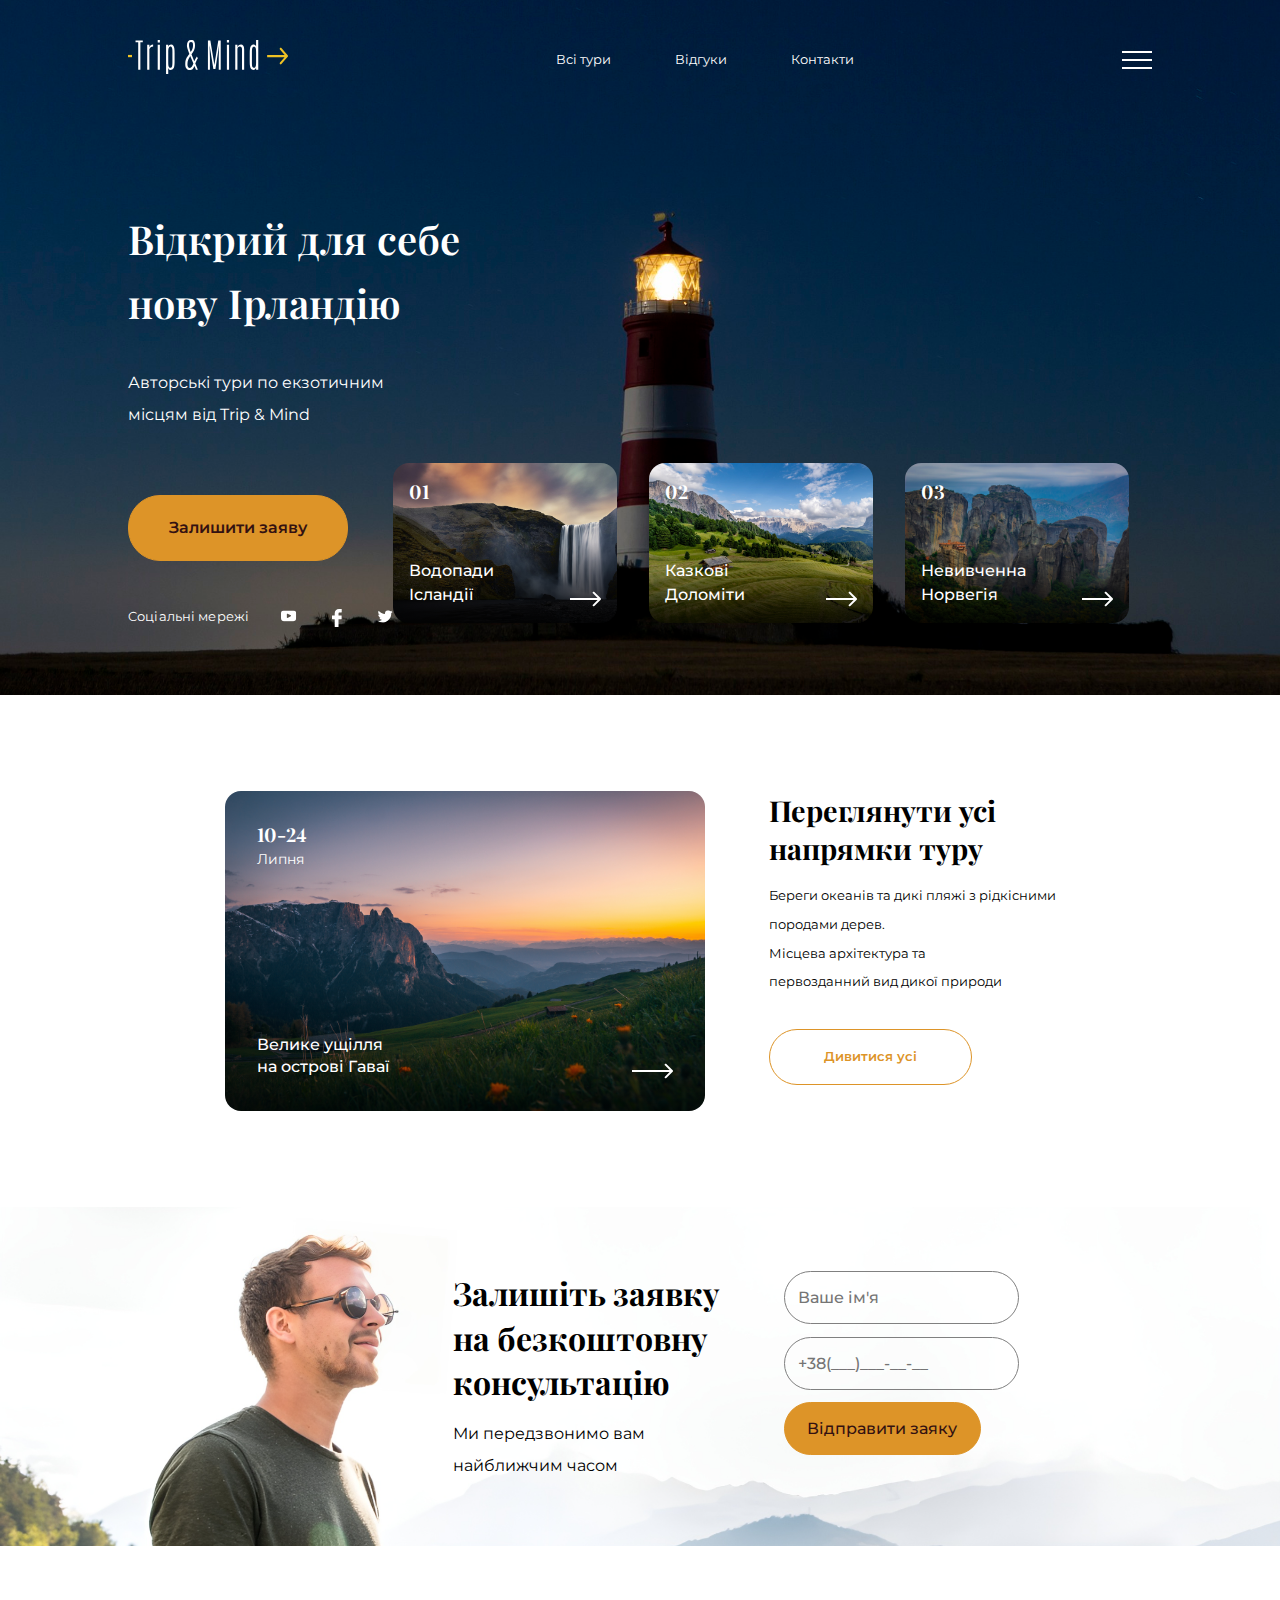
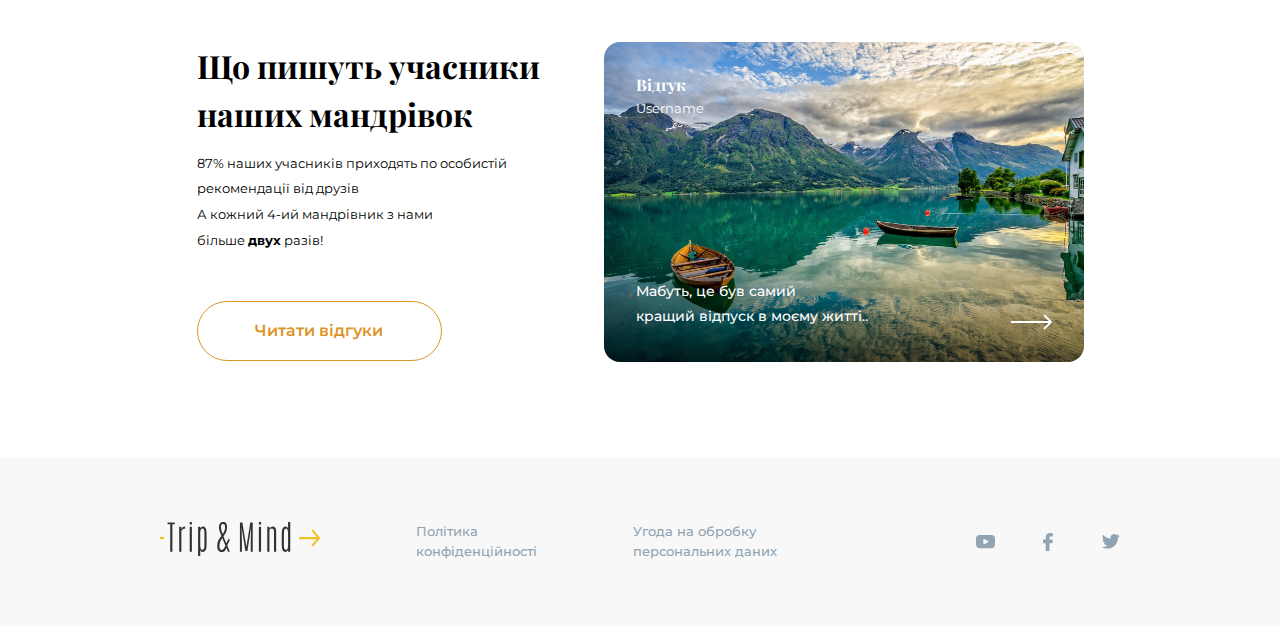
==== commit 0f07fad1: "change img" ====
--- a/index.html
+++ b/index.html
@@ -3,7 +3,7 @@
 <head>
     <meta charset="UTF-8">
     <meta name="viewport" content="width=device-width, initial-scale=1.0">
-    <title></title>
+    <title>TripMind</title>
     <link rel="stylesheet" href="./main.css">
     <!-- coomit -->
 </head>
@@ -14,7 +14,28 @@
             <!-- Nav -->
             <nav class="nav">
                 <!-- logo -->
-                <img src="img/svg/iconLogoWhite 1.png" alt="logo" id="header-nav-logo">
+                <a href="/index.html" id="header-logo">
+                    <svg xmlns="http://www.w3.org/2000/svg" width="160" height="35" viewBox="0 0 160 35" fill="none">
+                        <g clip-path="url(#clip0_3_9)">
+                          <path d="M7.53906 0.383163H14.7741V2.31564H12.3721V29.7035H10.2176V2.31564H7.53906V0.383163Z" fill="white"/>
+                          <path d="M25.0866 4.4147C25.1254 4.4147 25.1448 4.5924 25.1448 4.9478C25.1448 5.3032 25.14 5.6586 25.1303 6.01399V6.53043C24.3636 6.53043 23.6842 6.70813 23.0922 7.06353C22.5099 7.40782 21.9374 8.03532 21.3745 8.94602V29.7035H19.2054V4.71457H21.3745V7.49667C21.6268 6.51932 22.0684 5.7641 22.6992 5.23101C23.3397 4.68681 24.1355 4.4147 25.0866 4.4147Z" fill="white"/>
+                          <path d="M29.7072 4.71457H31.8908V29.7035H29.7072V4.71457ZM29.7072 0.0166588H31.8762V2.41559H29.7072V0.0166588Z" fill="white"/>
+                          <path d="M44.416 12.028C44.416 10.0733 44.3432 8.85717 44.1976 8.37961C44.0618 7.89094 43.8968 7.47445 43.7027 7.13016C43.5086 6.78587 43.1883 6.61373 42.7419 6.61373C42.2955 6.61373 41.9655 6.64704 41.752 6.71368C41.2279 6.88027 40.8446 7.36339 40.6019 8.16304C40.3593 8.95158 40.238 10.251 40.238 12.0613V21.9902C40.238 24.1115 40.3836 25.6108 40.6747 26.4882C40.9756 27.3545 41.5385 27.7876 42.3634 27.7876C43.1883 27.7876 43.7367 27.3545 44.0084 26.4882C44.2801 25.6219 44.416 24.0948 44.416 21.9069V12.028ZM40.238 6.63039C40.7524 5.23101 41.718 4.53132 43.1349 4.53132C44.1249 4.53132 44.8673 4.90893 45.3622 5.66415C45.8669 6.40826 46.1969 7.3745 46.3521 8.56286C46.5074 9.74011 46.5851 11.1617 46.5851 12.8276V21.7903C46.5851 21.8236 46.5851 21.8625 46.5851 21.9069C46.5851 25.05 46.226 27.1879 45.5078 28.3207C44.7896 29.4425 43.8094 30.0033 42.5672 30.0033C42.0723 30.0033 41.6064 29.8034 41.1697 29.4036C40.7427 28.9927 40.4321 28.4929 40.238 27.9043V34.1182H38.069V4.71457H40.238V6.63039Z" fill="white"/>
+                          <path d="M61.0377 5.01444L61.0523 5.69747C61.0523 6.89693 61.5957 9.02932 62.6827 12.0946C63.43 11.0284 64.0026 9.98445 64.4005 8.96268C64.8081 7.92981 65.0119 6.78032 65.0119 5.51421C65.0119 4.24811 64.8906 3.34851 64.6479 2.81541C64.4053 2.27121 63.8327 1.99911 62.9302 1.99911C61.7559 1.99911 61.1348 2.77099 61.0668 4.31475C61.0571 4.55908 61.0474 4.72012 61.0377 4.79787C61.0377 4.8645 61.0377 4.93669 61.0377 5.01444ZM67.2974 23.6228C68.6755 26.9325 69.5101 28.9593 69.8013 29.7035H67.9962C67.7438 29.0149 67.2295 27.7599 66.4531 25.9385C65.9678 27.1935 65.468 28.0931 64.9537 28.6373C64.4393 29.1815 63.9249 29.548 63.4106 29.7368C62.9059 29.9367 62.3236 30.0366 61.6637 30.0366C60.3438 30.0366 59.2762 29.5147 58.461 28.4707C57.6458 27.4267 57.2382 25.994 57.2382 24.1726C57.2382 22.3512 57.3983 21.0018 57.7186 20.1244C58.0486 19.247 58.3591 18.4751 58.6503 17.8087C58.9414 17.1424 59.844 15.8319 61.358 13.8772C59.7372 9.72345 58.9269 6.98578 58.9269 5.66415C58.9269 1.89916 60.3147 0.0166588 63.0903 0.0166588C64.711 0.0166588 65.7737 0.50533 66.2784 1.48267C66.7927 2.46002 67.0499 3.82608 67.0499 5.58085C67.0499 7.33563 66.7103 8.86828 66.0309 10.1788C65.3613 11.4782 64.5169 12.8498 63.4979 14.2936C64.187 16.1151 65.1138 18.4029 66.2784 21.1573C67.0645 19.2692 67.9282 17.6921 68.8696 16.426L69.8741 18.2086C69.0006 19.4525 68.1417 21.2572 67.2974 23.6228ZM65.3758 23.4396C63.9589 20.1744 62.9156 17.7255 62.246 16.0928C61.4308 17.3367 60.7611 18.5973 60.237 19.8745C59.713 21.1517 59.4461 22.6122 59.4364 24.2559C59.4364 26.7215 60.2662 27.9542 61.9257 27.9542C62.838 27.9542 63.6047 27.3434 64.2258 26.1217C64.5363 25.4887 64.9197 24.5946 65.3758 23.4396Z" fill="white"/>
+                          <path d="M90.2807 0.383163H92.7118V29.7035H90.7466V17.1424L91.0814 5.33096L87.4275 29.0704H85.3603L81.5754 5.33096L81.9102 17.1424V29.7035H79.9304V0.383163H82.3615L86.3939 25.0055L90.2807 0.383163Z" fill="white"/>
+                          <path d="M98.89 4.71457H101.074V29.7035H98.89V4.71457ZM98.89 0.0166588H101.059V2.41559H98.89V0.0166588Z" fill="white"/>
+                          <path d="M109.421 7.16348C109.615 6.41937 110.042 5.77521 110.702 5.23101C111.372 4.6757 112.158 4.39804 113.06 4.39804C113.963 4.39804 114.705 4.82563 115.288 5.68081C115.87 6.53598 116.161 7.81875 116.161 9.5291V29.7035H113.992V9.32919C113.992 8.36295 113.798 7.66881 113.41 7.24678C113.031 6.81364 112.522 6.59707 111.881 6.59707C110.241 6.59707 109.421 7.52443 109.421 9.37916V29.7035H107.252V4.71457H109.421V7.16348Z" fill="white"/>
+                          <path d="M128.089 12.4278C128.089 10.2843 127.944 8.78498 127.653 7.92981C127.371 7.06353 126.818 6.63039 125.993 6.63039C125.168 6.63039 124.615 7.07463 124.334 7.96313C124.052 8.84051 123.911 10.3676 123.911 12.5444V22.44C123.911 24.7279 124.067 26.1939 124.377 26.8381C124.697 27.4822 125.168 27.8043 125.789 27.8043C126.41 27.8043 126.852 27.6766 127.114 27.4211C127.386 27.1546 127.614 26.7159 127.798 26.1051C127.992 25.4831 128.089 24.2725 128.089 22.4733V12.4278ZM128.075 0H130.258V29.7035H128.075V27.8043C127.57 29.1926 126.604 29.8867 125.178 29.8867C123.557 29.8756 122.528 28.7705 122.092 26.5715C121.849 25.3609 121.728 23.7339 121.728 21.6904V12.9109C121.728 9.55686 122.077 7.30231 122.776 6.14727C123.484 4.99222 124.479 4.4147 125.76 4.4147C126.255 4.4147 126.711 4.62017 127.129 5.0311C127.556 5.43092 127.871 5.91959 128.075 6.49711V0Z" fill="white"/>
+                          <path fill-rule="evenodd" clip-rule="evenodd" d="M153.384 8.01446L159.709 15.252C160.097 15.6962 160.097 16.4162 159.709 16.8604L153.384 24.0979C152.996 24.5421 152.367 24.5421 151.979 24.0979C151.591 23.6538 151.591 22.9337 151.979 22.4896L156.607 17.1935H139.13V14.9189H156.607L151.979 9.62281C151.591 9.17868 151.591 8.4586 151.979 8.01446C152.367 7.57033 152.996 7.57033 153.384 8.01446Z" fill="#EFC224"/>
+                          <path d="M3.97516 14.9189H0V17.1934H3.97516V14.9189Z" fill="#EFC224"/>
+                        </g>
+                        <defs>
+                          <clipPath id="clip0_3_9">
+                            <rect width="160" height="35" fill="white"/>
+                          </clipPath>
+                        </defs>
+                      </svg>
+                </a>
 
                 <!-- link -->
                 <div class="header-nav-link">
@@ -36,7 +57,7 @@
                 <h2>Меню</h2>
 
                 <ul class="menu-view">
-                    <a href="" class="menu-view-item">
+                    <a href="/pages/tour.html" class="menu-view-item">
                         <li class="menu-view-item">
                             Переглянути тури
                         </li>
@@ -324,26 +345,28 @@
 
         <footer class="footer">
             <div class="footer-container">
-                <svg xmlns="http://www.w3.org/2000/svg" width="160" height="35" viewBox="0 0 160 35" fill="none">
-                    <g clip-path="url(#clip0_3_192)">
-                      <path d="M7.53906 0.383057H14.7741V2.31553H12.3721V29.7034H10.2176V2.31553H7.53906V0.383057Z" fill="#333333"/>
-                      <path d="M25.0866 4.41479C25.1254 4.41479 25.1448 4.5925 25.1448 4.9479C25.1448 5.3033 25.14 5.65869 25.1303 6.01408V6.53052C24.3636 6.53052 23.6842 6.70822 23.0922 7.06362C22.5099 7.40791 21.9374 8.03542 21.3745 8.94613V29.7036H19.2054V4.71466H21.3745V7.49676C21.6268 6.51941 22.0684 5.76419 22.6992 5.2311C23.3397 4.6869 24.1355 4.41479 25.0866 4.41479Z" fill="#333333"/>
-                      <path d="M29.7072 4.71451H31.8908V29.7034H29.7072V4.71451ZM29.7072 0.0166016H31.8762V2.41553H29.7072V0.0166016Z" fill="#333333"/>
-                      <path d="M44.416 12.0279C44.416 10.0732 44.3432 8.8571 44.1976 8.37954C44.0618 7.89087 43.8968 7.47438 43.7027 7.13009C43.5086 6.7858 43.1883 6.61366 42.7419 6.61366C42.2955 6.61366 41.9655 6.64697 41.752 6.71361C41.2279 6.8802 40.8446 7.36332 40.6019 8.16297C40.3593 8.95151 40.238 10.2509 40.238 12.0612V21.9901C40.238 24.1114 40.3836 25.6107 40.6747 26.4881C40.9756 27.3544 41.5385 27.7875 42.3634 27.7875C43.1883 27.7875 43.7367 27.3544 44.0084 26.4881C44.2801 25.6218 44.416 24.0947 44.416 21.9068V12.0279ZM40.238 6.63032C40.7524 5.23094 41.718 4.53125 43.1349 4.53125C44.1249 4.53125 44.8673 4.90886 45.3622 5.66408C45.8669 6.40819 46.1969 7.37443 46.3521 8.56279C46.5074 9.74004 46.5851 11.1616 46.5851 12.8275V21.7902C46.5851 21.8235 46.5851 21.8624 46.5851 21.9068C46.5851 25.0499 46.226 27.1878 45.5078 28.3206C44.7896 29.4424 43.8094 30.0032 42.5672 30.0032C42.0723 30.0032 41.6064 29.8033 41.1697 29.4035C40.7427 28.9926 40.4321 28.4928 40.238 27.9042V34.1181H38.069V4.7145H40.238V6.63032Z" fill="#333333"/>
-                      <path d="M61.0377 5.01438L61.0523 5.69741C61.0523 6.89687 61.5957 9.02926 62.6827 12.0945C63.43 11.0283 64.0026 9.98439 64.4005 8.96262C64.8081 7.92975 65.0119 6.78026 65.0119 5.51415C65.0119 4.24805 64.8906 3.34845 64.6479 2.81535C64.4053 2.27115 63.8327 1.99905 62.9302 1.99905C61.7559 1.99905 61.1348 2.77093 61.0668 4.31469C61.0571 4.55902 61.0474 4.72006 61.0377 4.79781C61.0377 4.86444 61.0377 4.93663 61.0377 5.01438ZM67.2974 23.6227C68.6755 26.9324 69.5101 28.9592 69.8013 29.7034H67.9962C67.7438 29.0148 67.2295 27.7598 66.4531 25.9384C65.9678 27.1934 65.468 28.093 64.9537 28.6372C64.4393 29.1814 63.9249 29.5479 63.4106 29.7367C62.9059 29.9366 62.3236 30.0365 61.6637 30.0365C60.3438 30.0365 59.2762 29.5146 58.461 28.4706C57.6458 27.4266 57.2382 25.9939 57.2382 24.1725C57.2382 22.3511 57.3983 21.0017 57.7186 20.1243C58.0486 19.2469 58.3591 18.475 58.6503 17.8086C58.9414 17.1423 59.844 15.8318 61.358 13.8771C59.7372 9.72339 58.9269 6.98572 58.9269 5.66409C58.9269 1.8991 60.3147 0.0166016 63.0903 0.0166016C64.711 0.0166016 65.7737 0.505273 66.2784 1.48261C66.7927 2.45996 67.0499 3.82602 67.0499 5.58079C67.0499 7.33557 66.7103 8.86822 66.0309 10.1787C65.3613 11.4781 64.5169 12.8497 63.4979 14.2935C64.187 16.115 65.1138 18.4028 66.2784 21.1572C67.0645 19.2691 67.9282 17.692 68.8696 16.4259L69.8741 18.2085C69.0006 19.4524 68.1417 21.2571 67.2974 23.6227ZM65.3758 23.4395C63.9589 20.1743 62.9156 17.7254 62.246 16.0927C61.4308 17.3366 60.7611 18.5972 60.237 19.8744C59.713 21.1516 59.4461 22.6121 59.4364 24.2558C59.4364 26.7214 60.2662 27.9541 61.9257 27.9541C62.838 27.9541 63.6047 27.3433 64.2258 26.1216C64.5363 25.4886 64.9197 24.5945 65.3758 23.4395Z" fill="#333333"/>
-                      <path d="M90.2807 0.383057H92.7118V29.7034H90.7466V17.1423L91.0814 5.33085L87.4275 29.0703H85.3603L81.5754 5.33085L81.9102 17.1423V29.7034H79.9304V0.383057H82.3615L86.3939 25.0054L90.2807 0.383057Z" fill="#333333"/>
-                      <path d="M98.89 4.71451H101.074V29.7034H98.89V4.71451ZM98.89 0.0166016H101.059V2.41553H98.89V0.0166016Z" fill="#333333"/>
-                      <path d="M109.421 7.16339C109.615 6.41928 110.042 5.77512 110.702 5.23092C111.372 4.67561 112.158 4.39795 113.06 4.39795C113.963 4.39795 114.705 4.82554 115.288 5.68072C115.87 6.53589 116.161 7.81866 116.161 9.52901V29.7034H113.992V9.3291C113.992 8.36286 113.798 7.66872 113.41 7.24669C113.031 6.81355 112.522 6.59698 111.881 6.59698C110.241 6.59698 109.421 7.52434 109.421 9.37907V29.7034H107.252V4.71448H109.421V7.16339Z" fill="#333333"/>
-                      <path d="M128.089 12.4278C128.089 10.2843 127.944 8.78498 127.653 7.92981C127.371 7.06353 126.818 6.63039 125.993 6.63039C125.168 6.63039 124.615 7.07463 124.334 7.96313C124.052 8.84051 123.911 10.3676 123.911 12.5444V22.44C123.911 24.7279 124.067 26.1939 124.377 26.8381C124.697 27.4822 125.168 27.8043 125.789 27.8043C126.41 27.8043 126.852 27.6766 127.114 27.4211C127.386 27.1546 127.614 26.7159 127.798 26.1051C127.992 25.4831 128.089 24.2725 128.089 22.4733V12.4278ZM128.075 0H130.258V29.7035H128.075V27.8043C127.57 29.1926 126.604 29.8867 125.178 29.8867C123.557 29.8756 122.528 28.7705 122.092 26.5715C121.849 25.3609 121.728 23.7339 121.728 21.6904V12.9109C121.728 9.55686 122.077 7.30231 122.776 6.14727C123.484 4.99222 124.479 4.4147 125.76 4.4147C126.255 4.4147 126.711 4.62017 127.129 5.0311C127.556 5.43092 127.871 5.91959 128.075 6.49711V0Z" fill="#333333"/>
-                      <path fill-rule="evenodd" clip-rule="evenodd" d="M153.384 8.01449L159.709 15.252C160.097 15.6962 160.097 16.4163 159.709 16.8604L153.384 24.098C152.996 24.5421 152.367 24.5421 151.979 24.098C151.591 23.6538 151.591 22.9337 151.979 22.4896L156.607 17.1935H139.13V14.919H156.607L151.979 9.62284C151.591 9.17871 151.591 8.45863 151.979 8.01449C152.367 7.57036 152.996 7.57036 153.384 8.01449Z" fill="#EFC224"/>
-                      <path d="M3.97516 14.9189H0V17.1935H3.97516V14.9189Z" fill="#EFC224"/>
-                    </g>
-                    <defs>
-                      <clipPath id="clip0_3_192">
-                        <rect width="160" height="35" fill="white"/>
-                      </clipPath>
-                    </defs>
-                  </svg>
+                <a href="/index.html" class="footer-logo">
+                    <svg xmlns="http://www.w3.org/2000/svg" width="160" height="35" viewBox="0 0 160 35" fill="none">
+                        <g clip-path="url(#clip0_3_192)">
+                          <path d="M7.53906 0.383057H14.7741V2.31553H12.3721V29.7034H10.2176V2.31553H7.53906V0.383057Z" fill="#333333"/>
+                          <path d="M25.0866 4.41479C25.1254 4.41479 25.1448 4.5925 25.1448 4.9479C25.1448 5.3033 25.14 5.65869 25.1303 6.01408V6.53052C24.3636 6.53052 23.6842 6.70822 23.0922 7.06362C22.5099 7.40791 21.9374 8.03542 21.3745 8.94613V29.7036H19.2054V4.71466H21.3745V7.49676C21.6268 6.51941 22.0684 5.76419 22.6992 5.2311C23.3397 4.6869 24.1355 4.41479 25.0866 4.41479Z" fill="#333333"/>
+                          <path d="M29.7072 4.71451H31.8908V29.7034H29.7072V4.71451ZM29.7072 0.0166016H31.8762V2.41553H29.7072V0.0166016Z" fill="#333333"/>
+                          <path d="M44.416 12.0279C44.416 10.0732 44.3432 8.8571 44.1976 8.37954C44.0618 7.89087 43.8968 7.47438 43.7027 7.13009C43.5086 6.7858 43.1883 6.61366 42.7419 6.61366C42.2955 6.61366 41.9655 6.64697 41.752 6.71361C41.2279 6.8802 40.8446 7.36332 40.6019 8.16297C40.3593 8.95151 40.238 10.2509 40.238 12.0612V21.9901C40.238 24.1114 40.3836 25.6107 40.6747 26.4881C40.9756 27.3544 41.5385 27.7875 42.3634 27.7875C43.1883 27.7875 43.7367 27.3544 44.0084 26.4881C44.2801 25.6218 44.416 24.0947 44.416 21.9068V12.0279ZM40.238 6.63032C40.7524 5.23094 41.718 4.53125 43.1349 4.53125C44.1249 4.53125 44.8673 4.90886 45.3622 5.66408C45.8669 6.40819 46.1969 7.37443 46.3521 8.56279C46.5074 9.74004 46.5851 11.1616 46.5851 12.8275V21.7902C46.5851 21.8235 46.5851 21.8624 46.5851 21.9068C46.5851 25.0499 46.226 27.1878 45.5078 28.3206C44.7896 29.4424 43.8094 30.0032 42.5672 30.0032C42.0723 30.0032 41.6064 29.8033 41.1697 29.4035C40.7427 28.9926 40.4321 28.4928 40.238 27.9042V34.1181H38.069V4.7145H40.238V6.63032Z" fill="#333333"/>
+                          <path d="M61.0377 5.01438L61.0523 5.69741C61.0523 6.89687 61.5957 9.02926 62.6827 12.0945C63.43 11.0283 64.0026 9.98439 64.4005 8.96262C64.8081 7.92975 65.0119 6.78026 65.0119 5.51415C65.0119 4.24805 64.8906 3.34845 64.6479 2.81535C64.4053 2.27115 63.8327 1.99905 62.9302 1.99905C61.7559 1.99905 61.1348 2.77093 61.0668 4.31469C61.0571 4.55902 61.0474 4.72006 61.0377 4.79781C61.0377 4.86444 61.0377 4.93663 61.0377 5.01438ZM67.2974 23.6227C68.6755 26.9324 69.5101 28.9592 69.8013 29.7034H67.9962C67.7438 29.0148 67.2295 27.7598 66.4531 25.9384C65.9678 27.1934 65.468 28.093 64.9537 28.6372C64.4393 29.1814 63.9249 29.5479 63.4106 29.7367C62.9059 29.9366 62.3236 30.0365 61.6637 30.0365C60.3438 30.0365 59.2762 29.5146 58.461 28.4706C57.6458 27.4266 57.2382 25.9939 57.2382 24.1725C57.2382 22.3511 57.3983 21.0017 57.7186 20.1243C58.0486 19.2469 58.3591 18.475 58.6503 17.8086C58.9414 17.1423 59.844 15.8318 61.358 13.8771C59.7372 9.72339 58.9269 6.98572 58.9269 5.66409C58.9269 1.8991 60.3147 0.0166016 63.0903 0.0166016C64.711 0.0166016 65.7737 0.505273 66.2784 1.48261C66.7927 2.45996 67.0499 3.82602 67.0499 5.58079C67.0499 7.33557 66.7103 8.86822 66.0309 10.1787C65.3613 11.4781 64.5169 12.8497 63.4979 14.2935C64.187 16.115 65.1138 18.4028 66.2784 21.1572C67.0645 19.2691 67.9282 17.692 68.8696 16.4259L69.8741 18.2085C69.0006 19.4524 68.1417 21.2571 67.2974 23.6227ZM65.3758 23.4395C63.9589 20.1743 62.9156 17.7254 62.246 16.0927C61.4308 17.3366 60.7611 18.5972 60.237 19.8744C59.713 21.1516 59.4461 22.6121 59.4364 24.2558C59.4364 26.7214 60.2662 27.9541 61.9257 27.9541C62.838 27.9541 63.6047 27.3433 64.2258 26.1216C64.5363 25.4886 64.9197 24.5945 65.3758 23.4395Z" fill="#333333"/>
+                          <path d="M90.2807 0.383057H92.7118V29.7034H90.7466V17.1423L91.0814 5.33085L87.4275 29.0703H85.3603L81.5754 5.33085L81.9102 17.1423V29.7034H79.9304V0.383057H82.3615L86.3939 25.0054L90.2807 0.383057Z" fill="#333333"/>
+                          <path d="M98.89 4.71451H101.074V29.7034H98.89V4.71451ZM98.89 0.0166016H101.059V2.41553H98.89V0.0166016Z" fill="#333333"/>
+                          <path d="M109.421 7.16339C109.615 6.41928 110.042 5.77512 110.702 5.23092C111.372 4.67561 112.158 4.39795 113.06 4.39795C113.963 4.39795 114.705 4.82554 115.288 5.68072C115.87 6.53589 116.161 7.81866 116.161 9.52901V29.7034H113.992V9.3291C113.992 8.36286 113.798 7.66872 113.41 7.24669C113.031 6.81355 112.522 6.59698 111.881 6.59698C110.241 6.59698 109.421 7.52434 109.421 9.37907V29.7034H107.252V4.71448H109.421V7.16339Z" fill="#333333"/>
+                          <path d="M128.089 12.4278C128.089 10.2843 127.944 8.78498 127.653 7.92981C127.371 7.06353 126.818 6.63039 125.993 6.63039C125.168 6.63039 124.615 7.07463 124.334 7.96313C124.052 8.84051 123.911 10.3676 123.911 12.5444V22.44C123.911 24.7279 124.067 26.1939 124.377 26.8381C124.697 27.4822 125.168 27.8043 125.789 27.8043C126.41 27.8043 126.852 27.6766 127.114 27.4211C127.386 27.1546 127.614 26.7159 127.798 26.1051C127.992 25.4831 128.089 24.2725 128.089 22.4733V12.4278ZM128.075 0H130.258V29.7035H128.075V27.8043C127.57 29.1926 126.604 29.8867 125.178 29.8867C123.557 29.8756 122.528 28.7705 122.092 26.5715C121.849 25.3609 121.728 23.7339 121.728 21.6904V12.9109C121.728 9.55686 122.077 7.30231 122.776 6.14727C123.484 4.99222 124.479 4.4147 125.76 4.4147C126.255 4.4147 126.711 4.62017 127.129 5.0311C127.556 5.43092 127.871 5.91959 128.075 6.49711V0Z" fill="#333333"/>
+                          <path fill-rule="evenodd" clip-rule="evenodd" d="M153.384 8.01449L159.709 15.252C160.097 15.6962 160.097 16.4163 159.709 16.8604L153.384 24.098C152.996 24.5421 152.367 24.5421 151.979 24.098C151.591 23.6538 151.591 22.9337 151.979 22.4896L156.607 17.1935H139.13V14.919H156.607L151.979 9.62284C151.591 9.17871 151.591 8.45863 151.979 8.01449C152.367 7.57036 152.996 7.57036 153.384 8.01449Z" fill="#EFC224"/>
+                          <path d="M3.97516 14.9189H0V17.1935H3.97516V14.9189Z" fill="#EFC224"/>
+                        </g>
+                        <defs>
+                          <clipPath id="clip0_3_192">
+                            <rect width="160" height="35" fill="white"/>
+                          </clipPath>
+                        </defs>
+                    </svg>
+                </a>
                 <h3 class="footer-container-box1-title">
                     Політика<br/>
                     конфіденційності
--- a/main.css
+++ b/main.css
@@ -21,7 +21,7 @@
 
 /* Header */
 .header {
-    background-image: url(../img/background/back.png);
+    background-image: url(./img/background/back.jpg);
     background-repeat: no-repeat;
     background-size: cover;
     background-position: center center; 
@@ -117,7 +117,7 @@
     top: 5rem;
     width: 25rem;
     height: 22rem;
-    background-color: rgba(255, 255, 255);
+    background-color: rgba(255, 255, 255, 0.8);
     border-radius: 1rem;
     transition: 333ms ease-in-out;
 }
@@ -429,8 +429,9 @@
 .header-main-aside-card-1 {
     border-radius: 1rem;
     background: linear-gradient(359deg, #000 -9.72%,
-     rgba(0, 0, 0, 0.00) 49.49%), url(../img/sectionHeader/imgIsland\ 1.png),
-     lightgray 50% / cover no-repeat;
+     rgba(0, 0, 0, 0.00) 49.49%), url(./img/tourCSS/locate/1.jpg),
+     lightgray 50%;
+     background-size: cover;
 
     width: 17rem;
     height: 12rem;
@@ -441,8 +442,9 @@
 .header-main-aside-card-2 {
     border-radius: 1rem;
     background: linear-gradient(359deg, #000 -9.72%,
-     rgba(0, 0, 0, 0.00) 49.49%), url(../img/sectionHeader/imgIsland\ 2.png),
-     lightgray 50% / cover no-repeat;
+     rgba(0, 0, 0, 0.00) 49.49%), url(./img/tourCSS/locate/2.jpg),
+     lightgray 50%;
+     background-size: cover;
 
     width: 17rem;
     height: 12rem;
@@ -453,8 +455,9 @@
 .header-main-aside-card-3 {
     border-radius: 1rem;
     background: linear-gradient(359deg, #000 -9.72%,
-     rgba(0, 0, 0, 0.00) 49.49%), url(../img/sectionHeader/imgIsland\ 3.png),
-     lightgray 50% / cover no-repeat;
+     rgba(0, 0, 0, 0.00) 49.49%), url(./img/tourCSS/locate/3.jpg),
+     lightgray 50%;
+     background-size: cover;
 
     width: 17rem;
     height: 12rem;
@@ -505,10 +508,10 @@
 /* Sectuin-tour */
 
 
-@media (max-width: 1375px){
+@media (max-width: 1440px){
     .header {
-        padding-right: 4rem;
-        padding-left: 4rem;
+        padding-right: 8rem;
+        padding-left: 8rem;
     }
 
     .header-nav-link-item {
@@ -520,7 +523,7 @@
         font-weight: 600;
         line-height: 4rem;
         
-        margin-top: 3rem;
+        margin-top: 6rem;
     }
     
     .header-text {
@@ -528,6 +531,8 @@
         font-weight: 400;
         line-height: 2rem; 
 
+        margin-top: 2rem;
+        margin-bottom: 2rem;
     }
 
     .header__button {
@@ -820,8 +825,9 @@
 .section-tour-container{
     border-radius: 1rem;
     background: linear-gradient(2deg, rgba(0, 0, 0, 0.80) -9.42%,
-     rgba(0, 0, 0, 0.00) 38.18%), url(../img/sectionTour/imgHawaii1.png),
-     lightgray 50% / cover no-repeat;
+     rgba(0, 0, 0, 0.00) 38.18%), url(./img/tourCSS/locate/4.jpg),
+     lightgray 50%;
+     background-size: cover;
 
     width: 40rem;
     height: 25rem;
@@ -913,7 +919,7 @@
     color: var(--white);
 }
 
-@media (max-width: 1375px){
+@media (max-width: 1440px){
     .section-tour {
         gap: 4rem;
         margin-top: 6rem;
@@ -924,7 +930,7 @@
     .section-tour-container{
         width: 30rem;
         height: 20rem;
-        padding: .8rem;
+        padding: 2rem;
     }
 
     .section-tour-container-date {
@@ -1042,7 +1048,7 @@
 
 /* Section Form */
 .section-form {
-    background-image: url(../img/sectionForm/imgForm\ 1.png);
+    background-image: url(./img/sectionForm/imgForm1.jpg);
     background-position: center center;
     background-size: cover;
     background-repeat: no-repeat;
@@ -1115,7 +1121,7 @@
 }
 
 #btn {
-    padding: 1.5rem 1.8rem;
+    padding: 2rem 2rem;
     background-color: var(--orange-acent);
     border-radius: 4rem;
     border: 1px solid var(--orange-acent);
@@ -1123,8 +1129,8 @@
     color: #311;
     text-align: center;
     font-family: Montserrat;
-    font-size: 1.2rem;
-    font-weight: 600;
+    font-size: 1rem;
+    font-weight: 500;
     transition: 333ms;
 }
 
@@ -1134,7 +1140,7 @@
     color:var(--orange-acent);
 }
 
-@media (max-width: 1375px){
+@media (max-width: 1440px){
     .section-form {
         padding-top: 4rem;
         padding-bottom: 4rem;
@@ -1268,8 +1274,9 @@
 /* section card image with captions */
 .section-feedback-card {
     background: linear-gradient(2deg, rgba(0, 0, 0, 0.70) -9.42%,
-     rgba(0, 0, 0, 0.00) 38.18%), url(../img/sectionFeedback/imgHawaii\ 1.png),
-     lightgray 50% / cover no-repeat;
+     rgba(0, 0, 0, 0.00) 38.18%), url(./img/tourCSS/locate/6.jpg),
+     lightgray 50%;
+     background-size: cover;
 
     border-radius: 1rem;
     width: 40rem;
@@ -1323,7 +1330,7 @@
     justify-self: self-end;
 }
 
-@media (max-width: 1375px){
+@media (max-width: 1440px){
     .section-feedback-title {
         font-size: 2rem;
         line-height: 3rem; 
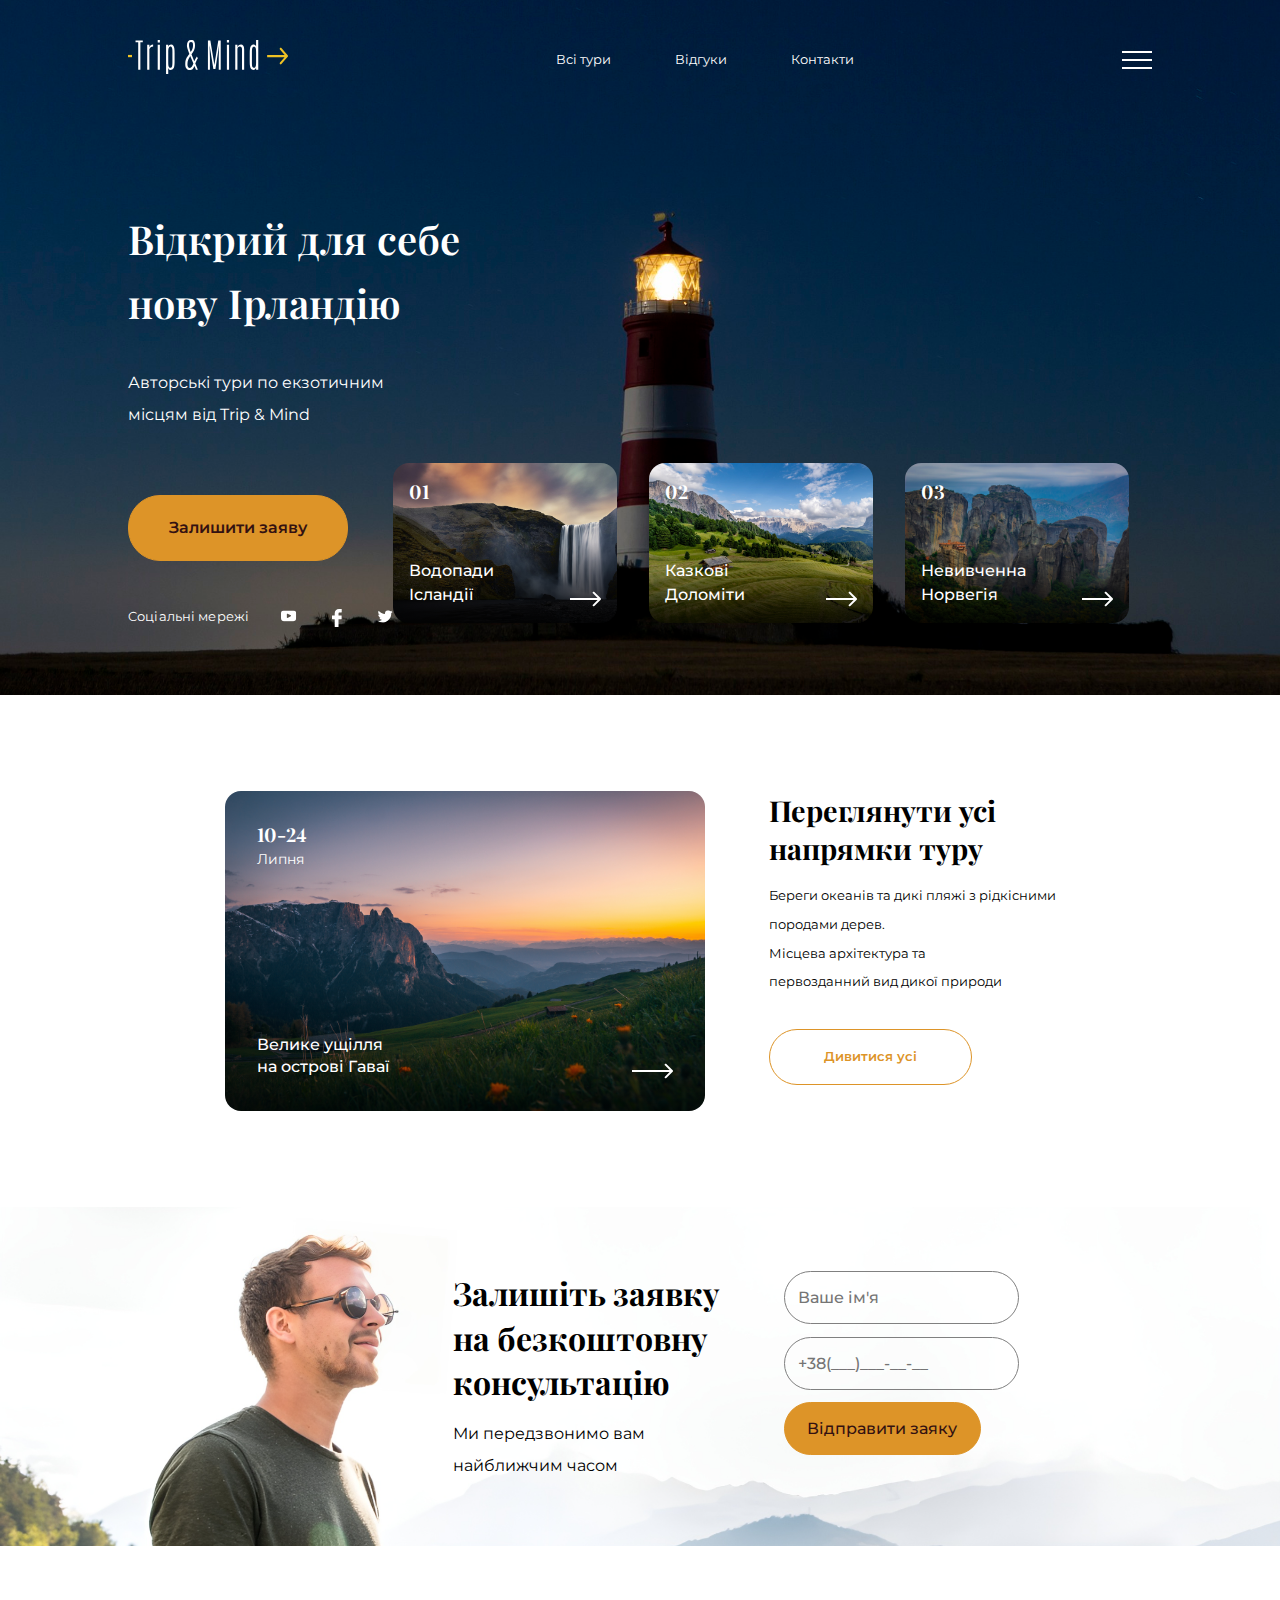
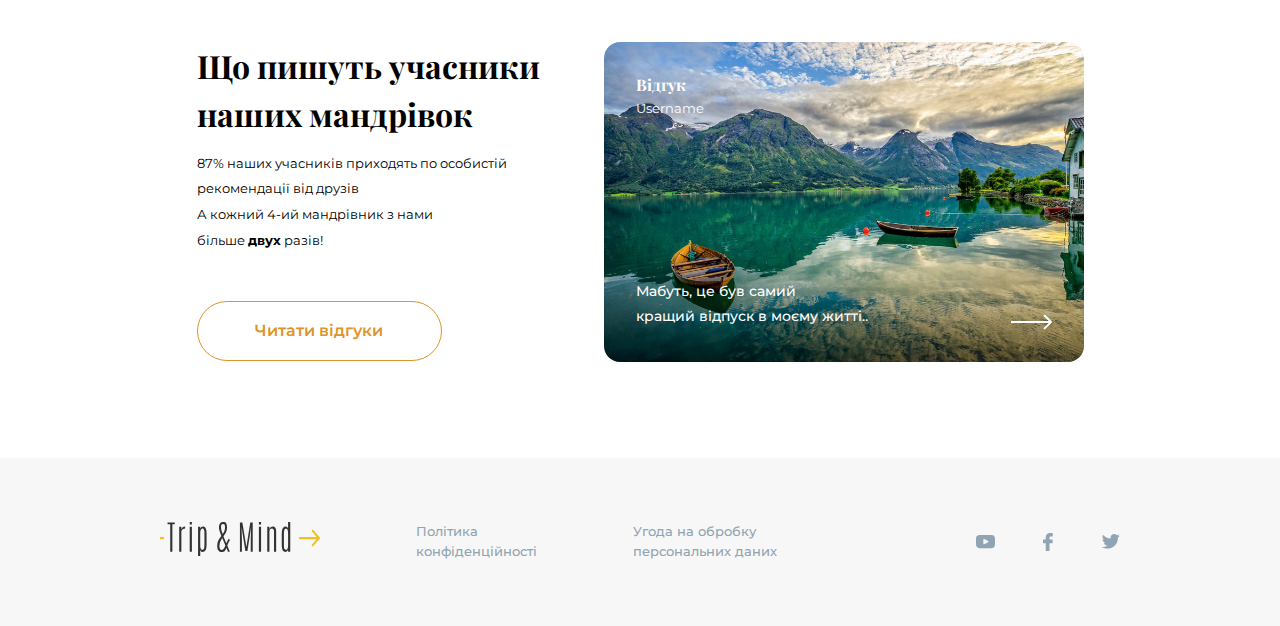
==== commit 743b1509: "v2" ====
--- a/index.html
+++ b/index.html
@@ -1,422 +1,739 @@
 <!DOCTYPE html>
 <html lang="en">
-<head>
-    <meta charset="UTF-8">
-    <meta name="viewport" content="width=device-width, initial-scale=1.0">
+  <head>
+    <meta charset="UTF-8" />
+    <meta name="viewport" content="width=device-width, initial-scale=1.0" />
     <title>TripMind</title>
-    <link rel="stylesheet" href="./main.css">
+    <!-- bootstrap -->
+    <link
+      href="https://cdn.jsdelivr.net/npm/bootstrap@5.3.2/dist/css/bootstrap.min.css"
+      rel="stylesheet"
+      integrity="sha384-T3c6CoIi6uLrA9TneNEoa7RxnatzjcDSCmG1MXxSR1GAsXEV/Dwwykc2MPK8M2HN"
+      crossorigin="anonymous"
+    />
+    <link rel="stylesheet" href="./main.css" />
     <!-- coomit -->
-</head>
-<body>
+  </head>
+  <body>
     <div class="wrapper">
-        <!-- Header -->
-        <header class="header">
-            <!-- Nav -->
-            <nav class="nav">
-                <!-- logo -->
-                <a href="/index.html" id="header-logo">
-                    <svg xmlns="http://www.w3.org/2000/svg" width="160" height="35" viewBox="0 0 160 35" fill="none">
-                        <g clip-path="url(#clip0_3_9)">
-                          <path d="M7.53906 0.383163H14.7741V2.31564H12.3721V29.7035H10.2176V2.31564H7.53906V0.383163Z" fill="white"/>
-                          <path d="M25.0866 4.4147C25.1254 4.4147 25.1448 4.5924 25.1448 4.9478C25.1448 5.3032 25.14 5.6586 25.1303 6.01399V6.53043C24.3636 6.53043 23.6842 6.70813 23.0922 7.06353C22.5099 7.40782 21.9374 8.03532 21.3745 8.94602V29.7035H19.2054V4.71457H21.3745V7.49667C21.6268 6.51932 22.0684 5.7641 22.6992 5.23101C23.3397 4.68681 24.1355 4.4147 25.0866 4.4147Z" fill="white"/>
-                          <path d="M29.7072 4.71457H31.8908V29.7035H29.7072V4.71457ZM29.7072 0.0166588H31.8762V2.41559H29.7072V0.0166588Z" fill="white"/>
-                          <path d="M44.416 12.028C44.416 10.0733 44.3432 8.85717 44.1976 8.37961C44.0618 7.89094 43.8968 7.47445 43.7027 7.13016C43.5086 6.78587 43.1883 6.61373 42.7419 6.61373C42.2955 6.61373 41.9655 6.64704 41.752 6.71368C41.2279 6.88027 40.8446 7.36339 40.6019 8.16304C40.3593 8.95158 40.238 10.251 40.238 12.0613V21.9902C40.238 24.1115 40.3836 25.6108 40.6747 26.4882C40.9756 27.3545 41.5385 27.7876 42.3634 27.7876C43.1883 27.7876 43.7367 27.3545 44.0084 26.4882C44.2801 25.6219 44.416 24.0948 44.416 21.9069V12.028ZM40.238 6.63039C40.7524 5.23101 41.718 4.53132 43.1349 4.53132C44.1249 4.53132 44.8673 4.90893 45.3622 5.66415C45.8669 6.40826 46.1969 7.3745 46.3521 8.56286C46.5074 9.74011 46.5851 11.1617 46.5851 12.8276V21.7903C46.5851 21.8236 46.5851 21.8625 46.5851 21.9069C46.5851 25.05 46.226 27.1879 45.5078 28.3207C44.7896 29.4425 43.8094 30.0033 42.5672 30.0033C42.0723 30.0033 41.6064 29.8034 41.1697 29.4036C40.7427 28.9927 40.4321 28.4929 40.238 27.9043V34.1182H38.069V4.71457H40.238V6.63039Z" fill="white"/>
-                          <path d="M61.0377 5.01444L61.0523 5.69747C61.0523 6.89693 61.5957 9.02932 62.6827 12.0946C63.43 11.0284 64.0026 9.98445 64.4005 8.96268C64.8081 7.92981 65.0119 6.78032 65.0119 5.51421C65.0119 4.24811 64.8906 3.34851 64.6479 2.81541C64.4053 2.27121 63.8327 1.99911 62.9302 1.99911C61.7559 1.99911 61.1348 2.77099 61.0668 4.31475C61.0571 4.55908 61.0474 4.72012 61.0377 4.79787C61.0377 4.8645 61.0377 4.93669 61.0377 5.01444ZM67.2974 23.6228C68.6755 26.9325 69.5101 28.9593 69.8013 29.7035H67.9962C67.7438 29.0149 67.2295 27.7599 66.4531 25.9385C65.9678 27.1935 65.468 28.0931 64.9537 28.6373C64.4393 29.1815 63.9249 29.548 63.4106 29.7368C62.9059 29.9367 62.3236 30.0366 61.6637 30.0366C60.3438 30.0366 59.2762 29.5147 58.461 28.4707C57.6458 27.4267 57.2382 25.994 57.2382 24.1726C57.2382 22.3512 57.3983 21.0018 57.7186 20.1244C58.0486 19.247 58.3591 18.4751 58.6503 17.8087C58.9414 17.1424 59.844 15.8319 61.358 13.8772C59.7372 9.72345 58.9269 6.98578 58.9269 5.66415C58.9269 1.89916 60.3147 0.0166588 63.0903 0.0166588C64.711 0.0166588 65.7737 0.50533 66.2784 1.48267C66.7927 2.46002 67.0499 3.82608 67.0499 5.58085C67.0499 7.33563 66.7103 8.86828 66.0309 10.1788C65.3613 11.4782 64.5169 12.8498 63.4979 14.2936C64.187 16.1151 65.1138 18.4029 66.2784 21.1573C67.0645 19.2692 67.9282 17.6921 68.8696 16.426L69.8741 18.2086C69.0006 19.4525 68.1417 21.2572 67.2974 23.6228ZM65.3758 23.4396C63.9589 20.1744 62.9156 17.7255 62.246 16.0928C61.4308 17.3367 60.7611 18.5973 60.237 19.8745C59.713 21.1517 59.4461 22.6122 59.4364 24.2559C59.4364 26.7215 60.2662 27.9542 61.9257 27.9542C62.838 27.9542 63.6047 27.3434 64.2258 26.1217C64.5363 25.4887 64.9197 24.5946 65.3758 23.4396Z" fill="white"/>
-                          <path d="M90.2807 0.383163H92.7118V29.7035H90.7466V17.1424L91.0814 5.33096L87.4275 29.0704H85.3603L81.5754 5.33096L81.9102 17.1424V29.7035H79.9304V0.383163H82.3615L86.3939 25.0055L90.2807 0.383163Z" fill="white"/>
-                          <path d="M98.89 4.71457H101.074V29.7035H98.89V4.71457ZM98.89 0.0166588H101.059V2.41559H98.89V0.0166588Z" fill="white"/>
-                          <path d="M109.421 7.16348C109.615 6.41937 110.042 5.77521 110.702 5.23101C111.372 4.6757 112.158 4.39804 113.06 4.39804C113.963 4.39804 114.705 4.82563 115.288 5.68081C115.87 6.53598 116.161 7.81875 116.161 9.5291V29.7035H113.992V9.32919C113.992 8.36295 113.798 7.66881 113.41 7.24678C113.031 6.81364 112.522 6.59707 111.881 6.59707C110.241 6.59707 109.421 7.52443 109.421 9.37916V29.7035H107.252V4.71457H109.421V7.16348Z" fill="white"/>
-                          <path d="M128.089 12.4278C128.089 10.2843 127.944 8.78498 127.653 7.92981C127.371 7.06353 126.818 6.63039 125.993 6.63039C125.168 6.63039 124.615 7.07463 124.334 7.96313C124.052 8.84051 123.911 10.3676 123.911 12.5444V22.44C123.911 24.7279 124.067 26.1939 124.377 26.8381C124.697 27.4822 125.168 27.8043 125.789 27.8043C126.41 27.8043 126.852 27.6766 127.114 27.4211C127.386 27.1546 127.614 26.7159 127.798 26.1051C127.992 25.4831 128.089 24.2725 128.089 22.4733V12.4278ZM128.075 0H130.258V29.7035H128.075V27.8043C127.57 29.1926 126.604 29.8867 125.178 29.8867C123.557 29.8756 122.528 28.7705 122.092 26.5715C121.849 25.3609 121.728 23.7339 121.728 21.6904V12.9109C121.728 9.55686 122.077 7.30231 122.776 6.14727C123.484 4.99222 124.479 4.4147 125.76 4.4147C126.255 4.4147 126.711 4.62017 127.129 5.0311C127.556 5.43092 127.871 5.91959 128.075 6.49711V0Z" fill="white"/>
-                          <path fill-rule="evenodd" clip-rule="evenodd" d="M153.384 8.01446L159.709 15.252C160.097 15.6962 160.097 16.4162 159.709 16.8604L153.384 24.0979C152.996 24.5421 152.367 24.5421 151.979 24.0979C151.591 23.6538 151.591 22.9337 151.979 22.4896L156.607 17.1935H139.13V14.9189H156.607L151.979 9.62281C151.591 9.17868 151.591 8.4586 151.979 8.01446C152.367 7.57033 152.996 7.57033 153.384 8.01446Z" fill="#EFC224"/>
-                          <path d="M3.97516 14.9189H0V17.1934H3.97516V14.9189Z" fill="#EFC224"/>
+      <!-- Header -->
+      <header class="header">
+        <!-- Nav -->
+        <nav class="nav">
+          <!-- logo -->
+          <a href="/index.html" id="header-logo">
+            <svg
+              xmlns="http://www.w3.org/2000/svg"
+              width="160"
+              height="35"
+              viewBox="0 0 160 35"
+              fill="none"
+            >
+              <g clip-path="url(#clip0_3_9)">
+                <path
+                  d="M7.53906 0.383163H14.7741V2.31564H12.3721V29.7035H10.2176V2.31564H7.53906V0.383163Z"
+                  fill="white"
+                />
+                <path
+                  d="M25.0866 4.4147C25.1254 4.4147 25.1448 4.5924 25.1448 4.9478C25.1448 5.3032 25.14 5.6586 25.1303 6.01399V6.53043C24.3636 6.53043 23.6842 6.70813 23.0922 7.06353C22.5099 7.40782 21.9374 8.03532 21.3745 8.94602V29.7035H19.2054V4.71457H21.3745V7.49667C21.6268 6.51932 22.0684 5.7641 22.6992 5.23101C23.3397 4.68681 24.1355 4.4147 25.0866 4.4147Z"
+                  fill="white"
+                />
+                <path
+                  d="M29.7072 4.71457H31.8908V29.7035H29.7072V4.71457ZM29.7072 0.0166588H31.8762V2.41559H29.7072V0.0166588Z"
+                  fill="white"
+                />
+                <path
+                  d="M44.416 12.028C44.416 10.0733 44.3432 8.85717 44.1976 8.37961C44.0618 7.89094 43.8968 7.47445 43.7027 7.13016C43.5086 6.78587 43.1883 6.61373 42.7419 6.61373C42.2955 6.61373 41.9655 6.64704 41.752 6.71368C41.2279 6.88027 40.8446 7.36339 40.6019 8.16304C40.3593 8.95158 40.238 10.251 40.238 12.0613V21.9902C40.238 24.1115 40.3836 25.6108 40.6747 26.4882C40.9756 27.3545 41.5385 27.7876 42.3634 27.7876C43.1883 27.7876 43.7367 27.3545 44.0084 26.4882C44.2801 25.6219 44.416 24.0948 44.416 21.9069V12.028ZM40.238 6.63039C40.7524 5.23101 41.718 4.53132 43.1349 4.53132C44.1249 4.53132 44.8673 4.90893 45.3622 5.66415C45.8669 6.40826 46.1969 7.3745 46.3521 8.56286C46.5074 9.74011 46.5851 11.1617 46.5851 12.8276V21.7903C46.5851 21.8236 46.5851 21.8625 46.5851 21.9069C46.5851 25.05 46.226 27.1879 45.5078 28.3207C44.7896 29.4425 43.8094 30.0033 42.5672 30.0033C42.0723 30.0033 41.6064 29.8034 41.1697 29.4036C40.7427 28.9927 40.4321 28.4929 40.238 27.9043V34.1182H38.069V4.71457H40.238V6.63039Z"
+                  fill="white"
+                />
+                <path
+                  d="M61.0377 5.01444L61.0523 5.69747C61.0523 6.89693 61.5957 9.02932 62.6827 12.0946C63.43 11.0284 64.0026 9.98445 64.4005 8.96268C64.8081 7.92981 65.0119 6.78032 65.0119 5.51421C65.0119 4.24811 64.8906 3.34851 64.6479 2.81541C64.4053 2.27121 63.8327 1.99911 62.9302 1.99911C61.7559 1.99911 61.1348 2.77099 61.0668 4.31475C61.0571 4.55908 61.0474 4.72012 61.0377 4.79787C61.0377 4.8645 61.0377 4.93669 61.0377 5.01444ZM67.2974 23.6228C68.6755 26.9325 69.5101 28.9593 69.8013 29.7035H67.9962C67.7438 29.0149 67.2295 27.7599 66.4531 25.9385C65.9678 27.1935 65.468 28.0931 64.9537 28.6373C64.4393 29.1815 63.9249 29.548 63.4106 29.7368C62.9059 29.9367 62.3236 30.0366 61.6637 30.0366C60.3438 30.0366 59.2762 29.5147 58.461 28.4707C57.6458 27.4267 57.2382 25.994 57.2382 24.1726C57.2382 22.3512 57.3983 21.0018 57.7186 20.1244C58.0486 19.247 58.3591 18.4751 58.6503 17.8087C58.9414 17.1424 59.844 15.8319 61.358 13.8772C59.7372 9.72345 58.9269 6.98578 58.9269 5.66415C58.9269 1.89916 60.3147 0.0166588 63.0903 0.0166588C64.711 0.0166588 65.7737 0.50533 66.2784 1.48267C66.7927 2.46002 67.0499 3.82608 67.0499 5.58085C67.0499 7.33563 66.7103 8.86828 66.0309 10.1788C65.3613 11.4782 64.5169 12.8498 63.4979 14.2936C64.187 16.1151 65.1138 18.4029 66.2784 21.1573C67.0645 19.2692 67.9282 17.6921 68.8696 16.426L69.8741 18.2086C69.0006 19.4525 68.1417 21.2572 67.2974 23.6228ZM65.3758 23.4396C63.9589 20.1744 62.9156 17.7255 62.246 16.0928C61.4308 17.3367 60.7611 18.5973 60.237 19.8745C59.713 21.1517 59.4461 22.6122 59.4364 24.2559C59.4364 26.7215 60.2662 27.9542 61.9257 27.9542C62.838 27.9542 63.6047 27.3434 64.2258 26.1217C64.5363 25.4887 64.9197 24.5946 65.3758 23.4396Z"
+                  fill="white"
+                />
+                <path
+                  d="M90.2807 0.383163H92.7118V29.7035H90.7466V17.1424L91.0814 5.33096L87.4275 29.0704H85.3603L81.5754 5.33096L81.9102 17.1424V29.7035H79.9304V0.383163H82.3615L86.3939 25.0055L90.2807 0.383163Z"
+                  fill="white"
+                />
+                <path
+                  d="M98.89 4.71457H101.074V29.7035H98.89V4.71457ZM98.89 0.0166588H101.059V2.41559H98.89V0.0166588Z"
+                  fill="white"
+                />
+                <path
+                  d="M109.421 7.16348C109.615 6.41937 110.042 5.77521 110.702 5.23101C111.372 4.6757 112.158 4.39804 113.06 4.39804C113.963 4.39804 114.705 4.82563 115.288 5.68081C115.87 6.53598 116.161 7.81875 116.161 9.5291V29.7035H113.992V9.32919C113.992 8.36295 113.798 7.66881 113.41 7.24678C113.031 6.81364 112.522 6.59707 111.881 6.59707C110.241 6.59707 109.421 7.52443 109.421 9.37916V29.7035H107.252V4.71457H109.421V7.16348Z"
+                  fill="white"
+                />
+                <path
+                  d="M128.089 12.4278C128.089 10.2843 127.944 8.78498 127.653 7.92981C127.371 7.06353 126.818 6.63039 125.993 6.63039C125.168 6.63039 124.615 7.07463 124.334 7.96313C124.052 8.84051 123.911 10.3676 123.911 12.5444V22.44C123.911 24.7279 124.067 26.1939 124.377 26.8381C124.697 27.4822 125.168 27.8043 125.789 27.8043C126.41 27.8043 126.852 27.6766 127.114 27.4211C127.386 27.1546 127.614 26.7159 127.798 26.1051C127.992 25.4831 128.089 24.2725 128.089 22.4733V12.4278ZM128.075 0H130.258V29.7035H128.075V27.8043C127.57 29.1926 126.604 29.8867 125.178 29.8867C123.557 29.8756 122.528 28.7705 122.092 26.5715C121.849 25.3609 121.728 23.7339 121.728 21.6904V12.9109C121.728 9.55686 122.077 7.30231 122.776 6.14727C123.484 4.99222 124.479 4.4147 125.76 4.4147C126.255 4.4147 126.711 4.62017 127.129 5.0311C127.556 5.43092 127.871 5.91959 128.075 6.49711V0Z"
+                  fill="white"
+                />
+                <path
+                  fill-rule="evenodd"
+                  clip-rule="evenodd"
+                  d="M153.384 8.01446L159.709 15.252C160.097 15.6962 160.097 16.4162 159.709 16.8604L153.384 24.0979C152.996 24.5421 152.367 24.5421 151.979 24.0979C151.591 23.6538 151.591 22.9337 151.979 22.4896L156.607 17.1935H139.13V14.9189H156.607L151.979 9.62281C151.591 9.17868 151.591 8.4586 151.979 8.01446C152.367 7.57033 152.996 7.57033 153.384 8.01446Z"
+                  fill="#EFC224"
+                />
+                <path
+                  d="M3.97516 14.9189H0V17.1934H3.97516V14.9189Z"
+                  fill="#EFC224"
+                />
+              </g>
+              <defs>
+                <clipPath id="clip0_3_9">
+                  <rect width="160" height="35" fill="white" />
+                </clipPath>
+              </defs>
+            </svg>
+          </a>
+
+          <!-- link -->
+          <div class="header-nav-link">
+            <a href="./pages/tour.html" class="header-nav-link-item"
+              >Всі тури</a
+            >
+            <a href="#" class="header-nav-link-item">Відгуки</a>
+            <a href="#" class="header-nav-link-item">Контакти</a>
+          </div>
+
+          <!-- menu -->
+          <div class="header_nav_burger">
+            <span></span>
+            <span></span>
+            <span></span>
+          </div>
+        </nav>
+
+        <!-- menu onclick-->
+        <div class="menu">
+          <h2>Меню</h2>
+
+          <ul class="menu-view">
+            <a href="/pages/tour.html" class="menu-view-item">
+              <li class="menu-view-item">Переглянути тури</li>
+            </a>
+            <a href="" class="menu-view-item"
+              ><li class="menu-view-item">Відгуки</li></a
+            >
+            <a href="" class="menu-view-item">
+              <li class="menu-view-item">Контакти</li>
+            </a>
+
+            <div class="counter">
+              <h4 class="counter-title">
+                Віддлік до наступної<br />
+                поїздки
+              </h4>
+
+              <div class="countdown-container">
+                <div class="countdonw-el days-c">
+                  <p class="big-text" id="days">0</p>
+                  <span>Днів</span>
+                </div>
+
+                <div class="countdonw-el hours-c">
+                  <p class="big-text" id="hours">0</p>
+                  <span>Годин</span>
+                </div>
+
+                <div class="countdonw-el mins-c">
+                  <p class="big-text" id="mins">0</p>
+                  <span>Хвилин</span>
+                </div>
+
+                <div class="countdonw-el second-c">
+                  <p class="big-text" id="second">0</p>
+                  <span>Секунд</span>
+                </div>
+              </div>
+            </div>
+          </ul>
+        </div>
+
+        <!-- Main title -->
+        <div class="header-main-section">
+          <!-- Header title caption -->
+          <h1 class="header-title">Відкрий для себе<br />нову Ірландію</h1>
+
+          <!-- Header center text -->
+          <h3 class="header-text">
+            Авторські тури по екзотичним<br />
+            місцям від Trip & Mind
+          </h3>
+        </div>
+
+        <!-- Main content -->
+        <div class="header-main-box">
+          <!-- aside button & social -->
+          <div class="header-main-aside">
+            <!-- button-->
+            <div class="header__button__click">
+              <a href="#" onclick="" class="header__button">Залишити заяву</a>
+            </div>
+
+            <!-- hide form -->
+            <div class="form__reg">
+              <div class="form__reg__container">
+                <div class="form__reg__container__main">
+                  <div class="form__reg__container__title">
+                    <p class="form__reg__container__title_text">
+                      Залиште ваші данні
+                    </p>
+                    <a href="#" class="svg__close_hiden">
+                      <svg
+                        class="svg__close__hiden"
+                        viewBox="0 0 24 24"
+                        fill="none"
+                        xmlns="http://www.w3.org/2000/svg"
+                      >
+                        <g id="SVGRepo_bgCarrier" stroke-width="0"></g>
+                        <g
+                          id="SVGRepo_tracerCarrier"
+                          stroke-linecap="round"
+                          stroke-linejoin="round"
+                        ></g>
+                        <g id="SVGRepo_iconCarrier">
+                          <path
+                            fill-rule="evenodd"
+                            clip-rule="evenodd"
+                            d="M22 12C22 17.5228 17.5228 22 12 22C6.47715 22 2 17.5228 2 12C2 6.47715 6.47715 2 12 2C17.5228 2 22 6.47715 22 12ZM8.96963 8.96965C9.26252 8.67676 9.73739 8.67676 10.0303 8.96965L12 10.9393L13.9696 8.96967C14.2625 8.67678 14.7374 8.67678 15.0303 8.96967C15.3232 9.26256 15.3232 9.73744 15.0303 10.0303L13.0606 12L15.0303 13.9696C15.3232 14.2625 15.3232 14.7374 15.0303 15.0303C14.7374 15.3232 14.2625 15.3232 13.9696 15.0303L12 13.0607L10.0303 15.0303C9.73742 15.3232 9.26254 15.3232 8.96965 15.0303C8.67676 14.7374 8.67676 14.2625 8.96965 13.9697L10.9393 12L8.96963 10.0303C8.67673 9.73742 8.67673 9.26254 8.96963 8.96965Z"
+                            fill="#03a9f4"
+                          ></path>
                         </g>
-                        <defs>
-                          <clipPath id="clip0_3_9">
-                            <rect width="160" height="35" fill="white"/>
-                          </clipPath>
-                        </defs>
                       </svg>
-                </a>
-
-                <!-- link -->
-                <div class="header-nav-link">
-                    <a href="./pages/tour.html" class="header-nav-link-item">Всі тури</a>
-                    <a href="#" class="header-nav-link-item">Відгуки</a>
-                    <a href="#" class="header-nav-link-item">Контакти</a>
+                    </a>
+                  </div>
+
+                  <form class="form__reg__input">
+                    <!-- Name -->
+                    <div class="text-field text-field_floating-3">
+                      <input
+                        class="text-field__input"
+                        type="name"
+                        id="name"
+                        name="name"
+                        placeholder="імʼя"
+                      />
+                      <label class="text-field__label" for="name"
+                        >Ваше Імʼя</label
+                      >
+                    </div>
+                    <!-- Surname -->
+                    <div class="text-field text-field_floating-3">
+                      <input
+                        class="text-field__input"
+                        type="surname"
+                        id="name"
+                        name="surname"
+                        placeholder="прізвище"
+                      />
+                      <label class="text-field__label" for="surname"
+                        >Ваше прізвище</label
+                      >
+                    </div>
+                    <div class="text-field text-field_floating-3">
+                      <input
+                        class="text-field__input"
+                        type="tel"
+                        id="name"
+                        name="tel"
+                        placeholder="номер тел"
+                      />
+                      <label class="text-field__label" for="tel"
+                        >Номер тел</label
+                      >
+                    </div>
+                    <!-- checkbox -->
+                    <div id="form-checkbox">
+                      <input
+                        class="form-check-input"
+                        type="checkbox"
+                        value=""
+                        id="flexCheckDefault"
+                      />
+                      <label class="form-check-label" for="flexCheckDefault"
+                        >Я даю згоду на обробку<br />
+                        <span>персональних даних</span></label
+                      >
+                    </div>
+
+                    <!-- submit -->
+                    <input
+                      type="submit"
+                      id="form__btn"
+                      value="Відправити заяку"
+                    />
+                  </form>
                 </div>
 
-                <!-- menu -->
-                <div class="header_nav_burger">
-                    <span></span>
-                    <span></span>
-                    <span></span>
+                <div class="form__reg__container__img">
+                  <div class="form__reg__image">
+                    <img src="./img/formMen/travel.jpg" id="men-img" alt="" />
+                  </div>
+
+                  <a href="#" class="svg__close_c">
+                    <svg
+                      class="svg__close"
+                      viewBox="0 0 24 24"
+                      fill="none"
+                      xmlns="http://www.w3.org/2000/svg"
+                    >
+                      <g id="SVGRepo_bgCarrier" stroke-width="0"></g>
+                      <g
+                        id="SVGRepo_tracerCarrier"
+                        stroke-linecap="round"
+                        stroke-linejoin="round"
+                      ></g>
+                      <g id="SVGRepo_iconCarrier">
+                        <path
+                          fill-rule="evenodd"
+                          clip-rule="evenodd"
+                          d="M22 12C22 17.5228 17.5228 22 12 22C6.47715 22 2 17.5228 2 12C2 6.47715 6.47715 2 12 2C17.5228 2 22 6.47715 22 12ZM8.96963 8.96965C9.26252 8.67676 9.73739 8.67676 10.0303 8.96965L12 10.9393L13.9696 8.96967C14.2625 8.67678 14.7374 8.67678 15.0303 8.96967C15.3232 9.26256 15.3232 9.73744 15.0303 10.0303L13.0606 12L15.0303 13.9696C15.3232 14.2625 15.3232 14.7374 15.0303 15.0303C14.7374 15.3232 14.2625 15.3232 13.9696 15.0303L12 13.0607L10.0303 15.0303C9.73742 15.3232 9.26254 15.3232 8.96965 15.0303C8.67676 14.7374 8.67676 14.2625 8.96965 13.9697L10.9393 12L8.96963 10.0303C8.67673 9.73742 8.67673 9.26254 8.96963 8.96965Z"
+                          fill="#03a9f4"
+                        ></path>
+                      </g>
+                    </svg>
+                  </a>
                 </div>
-            </nav>   
-
-            <!-- menu onclick-->
-            <div class="menu">
-                <h2>Меню</h2>
-
-                <ul class="menu-view">
-                    <a href="/pages/tour.html" class="menu-view-item">
-                        <li class="menu-view-item">
-                            Переглянути тури
-                        </li>
-                    </a>
-                    <a href="" class="menu-view-item"><li class="menu-view-item">
-                        Відгуки
-                    </li></a>
-                    <a href="" class="menu-view-item">
-                        <li class="menu-view-item">
-                            Контакти
-                        </li>
-                    </a>
-
-                    <div class="counter">
-                        <h4 class="counter-title">Віддлік до наступної<br/> поїздки</h4>
-
-                        <div class="countdown-container">
-                            <div class="countdonw-el days-c">
-                                <p class="big-text" id="days">0</p>
-                                <span>Днів</span>
-                            </div>
-                            
-                            <div class="countdonw-el hours-c">
-                                <p class="big-text" id="hours">0</p>
-                                <span>Годин</span>
-                            </div>
-                            
-                            <div class="countdonw-el mins-c">
-                                <p class="big-text" id="mins">0</p>
-                                <span>Хвилин</span>
-                            </div>
-
-                            <div class="countdonw-el second-c">
-                                <p class="big-text" id="second">0</p>
-                                <span>Секунд</span>
-                            </div>
-                        </div>
-                    </div>
-                </ul>
+              </div>
             </div>
 
-            <!-- Main title -->
-            <div class="header-main-section">
-                <!-- Header title caption -->
-                <h1 class="header-title">Відкрий для себе<br/>нову Ірландію</h1>
-
-                <!-- Header center text -->
-                <h3 class="header-text">Авторські тури по екзотичним<br/> місцям від Trip & Mind</h3>
-            </div>
-
-            <!-- Main content -->
-            <div class="header-main-box">
-                <!-- aside button & social -->
-                <div class="header-main-aside">
-                        <!-- button-->
-                        <div class="header__button__click">
-                            <a href="#" onclick="" class="header__button">Залишити заяву</a>
-                        </div>
-
-                        <!-- hiden form -->
-                        <div class="form__reg">
-                            <div class="form__reg__container">
-                                <h4 class="form__reg__container__title">
-                                    Заповніть форму
-                                </h4>
-
-                                <a href="#">
-                                    <svg class="svg__close" viewBox="0 0 24 24" fill="none" xmlns="http://www.w3.org/2000/svg"><g id="SVGRepo_bgCarrier" stroke-width="0"></g><g id="SVGRepo_tracerCarrier" stroke-linecap="round" stroke-linejoin="round"></g><g id="SVGRepo_iconCarrier"> <path d="M8.00386 9.41816C7.61333 9.02763 7.61334 8.39447 8.00386 8.00395C8.39438 7.61342 9.02755 7.61342 9.41807 8.00395L12.0057 10.5916L14.5907 8.00657C14.9813 7.61605 15.6144 7.61605 16.0049 8.00657C16.3955 8.3971 16.3955 9.03026 16.0049 9.42079L13.4199 12.0058L16.0039 14.5897C16.3944 14.9803 16.3944 15.6134 16.0039 16.0039C15.6133 16.3945 14.9802 16.3945 14.5896 16.0039L12.0057 13.42L9.42097 16.0048C9.03045 16.3953 8.39728 16.3953 8.00676 16.0048C7.61624 15.6142 7.61624 14.9811 8.00676 14.5905L10.5915 12.0058L8.00386 9.41816Z" fill="#0F0F0F"></path> <path fill-rule="evenodd" clip-rule="evenodd" d="M23 12C23 18.0751 18.0751 23 12 23C5.92487 23 1 18.0751 1 12C1 5.92487 5.92487 1 12 1C18.0751 1 23 5.92487 23 12ZM3.00683 12C3.00683 16.9668 7.03321 20.9932 12 20.9932C16.9668 20.9932 20.9932 16.9668 20.9932 12C20.9932 7.03321 16.9668 3.00683 12 3.00683C7.03321 3.00683 3.00683 7.03321 3.00683 12Z" fill="#0F0F0F"></path> </g></svg>
-                                </a>
-                                
-
-                                <form class="form__reg__input">
-                                    <!-- input name -->
-                                    <input type="text" id="form__username" name="username" required placeholder="Ваше ім'я">
-                                    <br>
-                                    <!-- input surname -->
-                                    <input type="text" id="form__surname" name="surname" required placeholder="Ваше прізвище">
-                                    <br>
-                                    <!-- input number -->
-                                    <input type="tel" id="form__phone" name="phone" pattern="[0-9]{3}-[0-9]{3}-[0-9]{3}" placeholder="+38(___)___-__-__" value="" required>
-                                    <br>
-                                    <!-- submit -->
-                                    <input type="submit" id="form__btn" value="Відправити заяку">
-                                </form>
-                            </div>
-                        </div>
-
-                        <!-- social link -->
-                        <div class="header-social">
-                            <p class="header-social-caption">
-                                Cоціальні мережі
-                            </p>
-                            <div class="header-social-svg">
-                                <!-- youtube -->
-                                <a href="#">
-                                    <svg class="header-solial-svg-item" xmlns="http://www.w3.org/2000/svg" width="20" height="15" viewBox="0 0 20 15" fill="none">
-                                        <g clip-path="url(#clip0_3_35)">
-                                        <path d="M18.2594 1.14781C17.5736 0.33255 16.3073 0 13.8891 0H5.11076C2.63714 0 1.34943 0.354001 0.666165 1.22196C0 2.06823 0 3.31514 0 5.04089V8.33017C0 11.6735 0.7904 13.371 5.11076 13.371H13.8891C15.9862 13.371 17.1483 13.0776 17.9001 12.3581C18.6711 11.6203 19 10.4157 19 8.33017V5.04089C19 3.22094 18.9485 1.96668 18.2594 1.14781ZM12.1981 7.13965L8.21186 9.22289C8.12275 9.26947 8.02529 9.29258 7.92796 9.29258C7.81776 9.29258 7.70781 9.26291 7.61042 9.20395C7.42704 9.09284 7.31506 8.89408 7.31506 8.67969V4.52656C7.31506 4.31254 7.42673 4.11397 7.60975 4.00279C7.79282 3.89162 8.02051 3.88402 8.21045 3.98269L12.1967 6.05251C12.3995 6.15781 12.5268 6.36717 12.5271 6.59559C12.5274 6.8242 12.4006 7.03386 12.1981 7.13965Z" fill="white"/>
-                                        </g>
-                                        <defs>
-                                        <clipPath id="clip0_3_35">
-                                            <rect width="19" height="14" fill="white"/>
-                                        </clipPath>
-                                        </defs>
-                                    </svg>
-                                </a>
-                                
-                                <!-- facebook -->
-                                <a href="#">
-                                    <svg class="header-solial-svg-item" xmlns="http://www.w3.org/2000/svg" width="10" height="18" viewBox="0 0 10 18" fill="none">
-                                        <g clip-path="url(#clip0_3_37)">
-                                        <path d="M9.36525 0.0037452L7.03106 0C4.40867 0 2.71396 1.73871 2.71396 4.42982V6.47227H0.36703C0.164227 6.47227 0 6.63668 0 6.83949V9.79876C0 10.0016 0.164415 10.1658 0.36703 10.1658H2.71396V17.633C2.71396 17.8358 2.87819 18 3.08099 18H6.14307C6.34587 18 6.5101 17.8356 6.5101 17.633V10.1658H9.25421C9.45701 10.1658 9.62124 10.0016 9.62124 9.79876L9.62236 6.83949C9.62236 6.74211 9.5836 6.64886 9.51487 6.57994C9.44615 6.51103 9.35252 6.47227 9.25514 6.47227H6.5101V4.74086C6.5101 3.90868 6.70841 3.48622 7.79246 3.48622L9.36488 3.48566C9.56749 3.48566 9.73172 3.32124 9.73172 3.11863V0.370775C9.73172 0.168347 9.56768 0.00411972 9.36525 0.0037452Z" fill="white"/>
-                                        </g>
-                                        <defs>
-                                        <clipPath id="clip0_3_37">
-                                            <rect width="10" height="18" fill="white"/>
-                                        </clipPath>
-                                        </defs>
-                                    </svg>
-                                </a>
-                                
-                                <!-- twitter -->
-                                <a href="#">
-                                    <svg class="header-solial-svg-item" xmlns="http://www.w3.org/2000/svg" width="19" height="15" viewBox="0 0 19 15" fill="none">
-                                        <g clip-path="url(#clip0_3_39)">
-                                        <path d="M18.7314 1.73609C18.0233 2.04068 17.315 2.2309 16.6072 2.3073C17.4066 1.82762 17.9474 1.14995 18.2292 0.274347C17.4978 0.708269 16.7175 1.00514 15.8877 1.16511C15.1566 0.388478 14.2583 0 13.1921 0C12.1719 0 11.3021 0.359715 10.5822 1.0793C9.8628 1.79885 9.50304 2.6687 9.50304 3.68896C9.50304 3.96302 9.53345 4.24485 9.59441 4.53416C8.08675 4.45803 6.67245 4.07924 5.35129 3.39777C4.0302 2.71622 2.90901 1.80822 1.98773 0.673746C1.65269 1.24468 1.48512 1.86534 1.48512 2.53537C1.48512 3.16735 1.63357 3.75372 1.93068 4.29434C2.22759 4.83487 2.62743 5.27263 3.12999 5.6077C2.53598 5.58482 1.98016 5.42869 1.46248 5.13934V5.18502C1.46248 6.07595 1.7423 6.85815 2.30188 7.53221C2.86153 8.2062 3.5678 8.63044 4.42052 8.80565C4.10069 8.8893 3.77702 8.93119 3.44966 8.93119C3.23644 8.93119 3.00418 8.91218 2.75296 8.87438C2.98898 9.61281 3.42302 10.2198 4.05492 10.696C4.68694 11.1718 5.40269 11.4171 6.20221 11.4327C4.86216 12.4833 3.33553 13.0086 1.62233 13.0086C1.29486 13.0086 0.997991 12.9937 0.731445 12.9631C2.44469 14.067 4.33299 14.619 6.39647 14.619C7.70611 14.619 8.93583 14.4117 10.0852 13.9966C11.2352 13.5818 12.2173 13.0259 13.0321 12.329C13.8467 11.6324 14.5492 10.831 15.1393 9.92492C15.7293 9.0188 16.1689 8.07282 16.4585 7.08681C16.7477 6.10059 16.8924 5.11286 16.8924 4.12284C16.8924 3.90962 16.8886 3.7498 16.8809 3.64315C17.6045 3.11802 18.2212 2.48212 18.7314 1.73609Z" fill="white"/>
-                                        </g>
-                                        <defs>
-                                        <clipPath id="clip0_3_39">
-                                            <rect width="19" height="15" fill="white"/>
-                                        </clipPath>
-                                        </defs>
-                                    </svg>
-                                </a>
-                            </div>
-                        </div>
-                </div>
-
-                <!-- cards on place -->
-                <div class="header-main-aside-cards">
-                        <!-- card -->
-                        <div class="header-main-aside-card-1">
-                            <h4 class="header-main-aside-card-title">01</h4>
-                            <div class="header-main-aside-card-box">
-                                <p class="header-main-aside-card-text">Водопади<br/>
-                                    Ісландії</p>
-                                <svg id="header-main-aside-card-svg" xmlns="http://www.w3.org/2000/svg" width="31" height="16" viewBox="0 0 31 16" fill="none">
-                                    <path d="M30.7071 8.70711C31.0976 8.31658 31.0976 7.68342 30.7071 7.29289L24.3431 0.928932C23.9526 0.538408 23.3195 0.538408 22.9289 0.928932C22.5384 1.31946 22.5384 1.95262 22.9289 2.34315L28.5858 8L22.9289 13.6569C22.5384 14.0474 22.5384 14.6805 22.9289 15.0711C23.3195 15.4616 23.9526 15.4616 24.3431 15.0711L30.7071 8.70711ZM0 9H30V7H0V9Z" fill="white"/>
-                                </svg>
-                            </div>
-                        </div>
-
-                        <!-- card -->
-                        <div class="header-main-aside-card-2">
-                            <h4 class="header-main-aside-card-title">02</h4>
-                            <div class="header-main-aside-card-box">
-                                <p class="header-main-aside-card-text">Казкові<br/>
-                                    Доломіти</p>
-                                <svg id="header-main-aside-card-svg" xmlns="http://www.w3.org/2000/svg" width="31" height="16" viewBox="0 0 31 16" fill="none">
-                                    <path d="M30.7071 8.70711C31.0976 8.31658 31.0976 7.68342 30.7071 7.29289L24.3431 0.928932C23.9526 0.538408 23.3195 0.538408 22.9289 0.928932C22.5384 1.31946 22.5384 1.95262 22.9289 2.34315L28.5858 8L22.9289 13.6569C22.5384 14.0474 22.5384 14.6805 22.9289 15.0711C23.3195 15.4616 23.9526 15.4616 24.3431 15.0711L30.7071 8.70711ZM0 9H30V7H0V9Z" fill="white"/>
-                                </svg>
-                            </div>
-                        </div>
-
-                        <!-- card -->
-                        <div class="header-main-aside-card-3">
-                            <h4 class="header-main-aside-card-title">03</h4>
-                            <div class="header-main-aside-card-box">
-                                <p class="header-main-aside-card-text">Невивченна<br/>
-                                    Норвегія</p>
-                                <svg id="header-main-aside-card-svg" xmlns="http://www.w3.org/2000/svg" width="31" height="16" viewBox="0 0 31 16" fill="none">
-                                    <path d="M30.7071 8.70711C31.0976 8.31658 31.0976 7.68342 30.7071 7.29289L24.3431 0.928932C23.9526 0.538408 23.3195 0.538408 22.9289 0.928932C22.5384 1.31946 22.5384 1.95262 22.9289 2.34315L28.5858 8L22.9289 13.6569C22.5384 14.0474 22.5384 14.6805 22.9289 15.0711C23.3195 15.4616 23.9526 15.4616 24.3431 15.0711L30.7071 8.70711ZM0 9H30V7H0V9Z" fill="white"/>
-                                </svg>
-                            </div>
-                        </div>
-                </div>
-            </div>
-                    
-        </header>   
-        <!-- Section tour -->
-        <section class="section-tour">
-            <div class="section-tour-container">
-                <p class="section-tour-container-date">
-                    10-24<br/>
-                    <span class="section-tour-container-date-item">
-                        Липня
-                    </span>
-                </p>
-
-                <p class="section-tour-container-name">
-                    Велике ущілля<br/>
-                    на острові Гаваї
-                </p>
-                <!-- svg arrow -->
-                <svg class="section-tour-container-svg" xmlns="http://www.w3.org/2000/svg" width="41" height="16" viewBox="0 0 41 16" fill="none">
-                    <path d="M40.7071 8.70711C41.0976 8.31658 41.0976 7.68342 40.7071 7.29289L34.3431 0.928932C33.9526 0.538408 33.3195 0.538408 32.9289 0.928932C32.5384 1.31946 32.5384 1.95262 32.9289 2.34315L38.5858 8L32.9289 13.6569C32.5384 14.0474 32.5384 14.6805 32.9289 15.0711C33.3195 15.4616 33.9526 15.4616 34.3431 15.0711L40.7071 8.70711ZM0 9H40V7H0V9Z" fill="white"/>
-                </svg>
-            </div>
-            
-            <div>
-                <h2 class="section-tour-aside-title">
-                    Переглянути усі<br/>
-                    напрямки туру
-                </h2>
-
-                <p class="section-tour-aside-text">
-                    Береги океанів та дикі пляжі з рідкісними<br/>
-                    породами дерев.<br/>
-                    Місцева архітектура та <br/>
-                    первозданний вид дикої природи
-                </p>
-
-                <div class="section-tour-button">
-                    <a href="#" class="section-tour-aside-button">Дивитися усі</a>
-                </div>
-            </div>
-        </section> 
-
-        <!-- Section form -->
-        <section class="section-form">
-            <div class="section-form-text">
-                <h2 class="section-form-text-title">
-                    Залишіть заявку<br/> на
-                    безкоштовну <br/>
-                    консультацію
-                </h2>
-
-                <p class="section-form-text-caption">
-                    Ми передзвонимо вам <br/>
-                    найближчим часом
-                </p>
-            </div>
-
-            <!-- form with data -->
-            <form class="section-form-input">
-                <!-- input name -->
-                <input type="text" id="username" name="username" required placeholder="Ваше ім'я">
-                <br>
-                <!-- input number -->
-                <input type="tel" id="phone" name="phone" pattern="[0-9]{3}-[0-9]{3}-[0-9]{3}" placeholder="+38(___)___-__-__" value="" required>
-                <br>
-                <!-- submit -->
-                <input type="submit" id="btn" value="Відправити заяку">
-            </form>
-        </section>
-
-        <!-- section feedback-->
-        <section class="section-feedback">
-            <div class="section-feedback-box">
-                <h2 class="section-feedback-title">
-                    Що пишуть учасники<br/>
-                    наших мандрівок
-                </h2>
-
-                <p class="section-feedback-text">
-                    87% наших учасників приходять по особистій <br/>
-                    рекомендації від друзів<br/>
-                    А кожний 4-ий мандрівник з нами<br/>
-                    більше <b>двух</b>  разів!
-                </p>
-
-                <a href="#" class="section-feedback-button">Читати відгуки</a>
-            </div>
-
-            <!-- feedback img -->
-            <div class="section-feedback-card">
-                <p class="section-feedback-card-feedback">
-                    Відгук<br/>
-                    <span class="section-feedback-card-user">
-                        Username
-                    </span>
-                </p>
-
-                <div class="section-feedback-card-container-text">
-                    Мабуть, це був самий<br/>
-                    кращий відпуск в моєму житті..
-                </div>
-
-                <!-- svg arrow -->
-                <svg class="section-feedback-card-containder-svg" xmlns="http://www.w3.org/2000/svg" width="41" height="16" viewBox="0 0 41 16" fill="none">
-                    <path d="M40.7071 8.70711C41.0976 8.31658 41.0976 7.68342 40.7071 7.29289L34.3431 0.928932C33.9526 0.538408 33.3195 0.538408 32.9289 0.928932C32.5384 1.31946 32.5384 1.95262 32.9289 2.34315L38.5858 8L32.9289 13.6569C32.5384 14.0474 32.5384 14.6805 32.9289 15.0711C33.3195 15.4616 33.9526 15.4616 34.3431 15.0711L40.7071 8.70711ZM0 9H40V7H0V9Z" fill="white"/>
-                </svg>
-            </div>
-        </section>
-
-        <footer class="footer">
-            <div class="footer-container">
-                <a href="/index.html" class="footer-logo">
-                    <svg xmlns="http://www.w3.org/2000/svg" width="160" height="35" viewBox="0 0 160 35" fill="none">
-                        <g clip-path="url(#clip0_3_192)">
-                          <path d="M7.53906 0.383057H14.7741V2.31553H12.3721V29.7034H10.2176V2.31553H7.53906V0.383057Z" fill="#333333"/>
-                          <path d="M25.0866 4.41479C25.1254 4.41479 25.1448 4.5925 25.1448 4.9479C25.1448 5.3033 25.14 5.65869 25.1303 6.01408V6.53052C24.3636 6.53052 23.6842 6.70822 23.0922 7.06362C22.5099 7.40791 21.9374 8.03542 21.3745 8.94613V29.7036H19.2054V4.71466H21.3745V7.49676C21.6268 6.51941 22.0684 5.76419 22.6992 5.2311C23.3397 4.6869 24.1355 4.41479 25.0866 4.41479Z" fill="#333333"/>
-                          <path d="M29.7072 4.71451H31.8908V29.7034H29.7072V4.71451ZM29.7072 0.0166016H31.8762V2.41553H29.7072V0.0166016Z" fill="#333333"/>
-                          <path d="M44.416 12.0279C44.416 10.0732 44.3432 8.8571 44.1976 8.37954C44.0618 7.89087 43.8968 7.47438 43.7027 7.13009C43.5086 6.7858 43.1883 6.61366 42.7419 6.61366C42.2955 6.61366 41.9655 6.64697 41.752 6.71361C41.2279 6.8802 40.8446 7.36332 40.6019 8.16297C40.3593 8.95151 40.238 10.2509 40.238 12.0612V21.9901C40.238 24.1114 40.3836 25.6107 40.6747 26.4881C40.9756 27.3544 41.5385 27.7875 42.3634 27.7875C43.1883 27.7875 43.7367 27.3544 44.0084 26.4881C44.2801 25.6218 44.416 24.0947 44.416 21.9068V12.0279ZM40.238 6.63032C40.7524 5.23094 41.718 4.53125 43.1349 4.53125C44.1249 4.53125 44.8673 4.90886 45.3622 5.66408C45.8669 6.40819 46.1969 7.37443 46.3521 8.56279C46.5074 9.74004 46.5851 11.1616 46.5851 12.8275V21.7902C46.5851 21.8235 46.5851 21.8624 46.5851 21.9068C46.5851 25.0499 46.226 27.1878 45.5078 28.3206C44.7896 29.4424 43.8094 30.0032 42.5672 30.0032C42.0723 30.0032 41.6064 29.8033 41.1697 29.4035C40.7427 28.9926 40.4321 28.4928 40.238 27.9042V34.1181H38.069V4.7145H40.238V6.63032Z" fill="#333333"/>
-                          <path d="M61.0377 5.01438L61.0523 5.69741C61.0523 6.89687 61.5957 9.02926 62.6827 12.0945C63.43 11.0283 64.0026 9.98439 64.4005 8.96262C64.8081 7.92975 65.0119 6.78026 65.0119 5.51415C65.0119 4.24805 64.8906 3.34845 64.6479 2.81535C64.4053 2.27115 63.8327 1.99905 62.9302 1.99905C61.7559 1.99905 61.1348 2.77093 61.0668 4.31469C61.0571 4.55902 61.0474 4.72006 61.0377 4.79781C61.0377 4.86444 61.0377 4.93663 61.0377 5.01438ZM67.2974 23.6227C68.6755 26.9324 69.5101 28.9592 69.8013 29.7034H67.9962C67.7438 29.0148 67.2295 27.7598 66.4531 25.9384C65.9678 27.1934 65.468 28.093 64.9537 28.6372C64.4393 29.1814 63.9249 29.5479 63.4106 29.7367C62.9059 29.9366 62.3236 30.0365 61.6637 30.0365C60.3438 30.0365 59.2762 29.5146 58.461 28.4706C57.6458 27.4266 57.2382 25.9939 57.2382 24.1725C57.2382 22.3511 57.3983 21.0017 57.7186 20.1243C58.0486 19.2469 58.3591 18.475 58.6503 17.8086C58.9414 17.1423 59.844 15.8318 61.358 13.8771C59.7372 9.72339 58.9269 6.98572 58.9269 5.66409C58.9269 1.8991 60.3147 0.0166016 63.0903 0.0166016C64.711 0.0166016 65.7737 0.505273 66.2784 1.48261C66.7927 2.45996 67.0499 3.82602 67.0499 5.58079C67.0499 7.33557 66.7103 8.86822 66.0309 10.1787C65.3613 11.4781 64.5169 12.8497 63.4979 14.2935C64.187 16.115 65.1138 18.4028 66.2784 21.1572C67.0645 19.2691 67.9282 17.692 68.8696 16.4259L69.8741 18.2085C69.0006 19.4524 68.1417 21.2571 67.2974 23.6227ZM65.3758 23.4395C63.9589 20.1743 62.9156 17.7254 62.246 16.0927C61.4308 17.3366 60.7611 18.5972 60.237 19.8744C59.713 21.1516 59.4461 22.6121 59.4364 24.2558C59.4364 26.7214 60.2662 27.9541 61.9257 27.9541C62.838 27.9541 63.6047 27.3433 64.2258 26.1216C64.5363 25.4886 64.9197 24.5945 65.3758 23.4395Z" fill="#333333"/>
-                          <path d="M90.2807 0.383057H92.7118V29.7034H90.7466V17.1423L91.0814 5.33085L87.4275 29.0703H85.3603L81.5754 5.33085L81.9102 17.1423V29.7034H79.9304V0.383057H82.3615L86.3939 25.0054L90.2807 0.383057Z" fill="#333333"/>
-                          <path d="M98.89 4.71451H101.074V29.7034H98.89V4.71451ZM98.89 0.0166016H101.059V2.41553H98.89V0.0166016Z" fill="#333333"/>
-                          <path d="M109.421 7.16339C109.615 6.41928 110.042 5.77512 110.702 5.23092C111.372 4.67561 112.158 4.39795 113.06 4.39795C113.963 4.39795 114.705 4.82554 115.288 5.68072C115.87 6.53589 116.161 7.81866 116.161 9.52901V29.7034H113.992V9.3291C113.992 8.36286 113.798 7.66872 113.41 7.24669C113.031 6.81355 112.522 6.59698 111.881 6.59698C110.241 6.59698 109.421 7.52434 109.421 9.37907V29.7034H107.252V4.71448H109.421V7.16339Z" fill="#333333"/>
-                          <path d="M128.089 12.4278C128.089 10.2843 127.944 8.78498 127.653 7.92981C127.371 7.06353 126.818 6.63039 125.993 6.63039C125.168 6.63039 124.615 7.07463 124.334 7.96313C124.052 8.84051 123.911 10.3676 123.911 12.5444V22.44C123.911 24.7279 124.067 26.1939 124.377 26.8381C124.697 27.4822 125.168 27.8043 125.789 27.8043C126.41 27.8043 126.852 27.6766 127.114 27.4211C127.386 27.1546 127.614 26.7159 127.798 26.1051C127.992 25.4831 128.089 24.2725 128.089 22.4733V12.4278ZM128.075 0H130.258V29.7035H128.075V27.8043C127.57 29.1926 126.604 29.8867 125.178 29.8867C123.557 29.8756 122.528 28.7705 122.092 26.5715C121.849 25.3609 121.728 23.7339 121.728 21.6904V12.9109C121.728 9.55686 122.077 7.30231 122.776 6.14727C123.484 4.99222 124.479 4.4147 125.76 4.4147C126.255 4.4147 126.711 4.62017 127.129 5.0311C127.556 5.43092 127.871 5.91959 128.075 6.49711V0Z" fill="#333333"/>
-                          <path fill-rule="evenodd" clip-rule="evenodd" d="M153.384 8.01449L159.709 15.252C160.097 15.6962 160.097 16.4163 159.709 16.8604L153.384 24.098C152.996 24.5421 152.367 24.5421 151.979 24.098C151.591 23.6538 151.591 22.9337 151.979 22.4896L156.607 17.1935H139.13V14.919H156.607L151.979 9.62284C151.591 9.17871 151.591 8.45863 151.979 8.01449C152.367 7.57036 152.996 7.57036 153.384 8.01449Z" fill="#EFC224"/>
-                          <path d="M3.97516 14.9189H0V17.1935H3.97516V14.9189Z" fill="#EFC224"/>
-                        </g>
-                        <defs>
-                          <clipPath id="clip0_3_192">
-                            <rect width="160" height="35" fill="white"/>
-                          </clipPath>
-                        </defs>
-                    </svg>
-                </a>
-                <h3 class="footer-container-box1-title">
-                    Політика<br/>
-                    конфіденційності
-                </h3>
-                <h3 class="footer-container-box1-title">
-                    Угода на обробку<br/>
-                    персональних даних
-                </h3>
-            </div>
-
-            <div class="footer-container-svg">
-                 <!-- youtube -->
-                 <svg xmlns="http://www.w3.org/2000/svg" width="19" height="14" viewBox="0 0 19 14" fill="none">
-                    <g clip-path="url(#clip0_3_184)">
-                      <path d="M18.2594 1.14781C17.5736 0.33255 16.3073 0 13.8891 0H5.11076C2.63714 0 1.34943 0.354001 0.666165 1.22196C0 2.06823 0 3.31514 0 5.04089V8.33017C0 11.6735 0.7904 13.371 5.11076 13.371H13.8891C15.9862 13.371 17.1483 13.0776 17.9001 12.3581C18.6711 11.6203 19 10.4157 19 8.33017V5.04089C19 3.22094 18.9485 1.96668 18.2594 1.14781ZM12.1981 7.13965L8.21186 9.22289C8.12275 9.26947 8.02529 9.29258 7.92796 9.29258C7.81776 9.29258 7.70781 9.26291 7.61042 9.20395C7.42704 9.09284 7.31506 8.89408 7.31506 8.67969V4.52656C7.31506 4.31254 7.42673 4.11397 7.60975 4.00279C7.79282 3.89162 8.02051 3.88402 8.21045 3.98269L12.1967 6.05251C12.3995 6.15781 12.5268 6.36717 12.5271 6.59559C12.5274 6.8242 12.4006 7.03386 12.1981 7.13965Z" fill="#90A4B3"/>
+            <!-- social link -->
+            <div class="header-social">
+              <p class="header-social-caption">Cоціальні мережі</p>
+              <div class="header-social-svg">
+                <!-- youtube -->
+                <a href="https://www.youtube.com/">
+                  <svg
+                    class="header-solial-svg-item"
+                    xmlns="http://www.w3.org/2000/svg"
+                    width="20"
+                    height="15"
+                    viewBox="0 0 20 15"
+                    fill="none"
+                  >
+                    <g clip-path="url(#clip0_3_35)">
+                      <path
+                        d="M18.2594 1.14781C17.5736 0.33255 16.3073 0 13.8891 0H5.11076C2.63714 0 1.34943 0.354001 0.666165 1.22196C0 2.06823 0 3.31514 0 5.04089V8.33017C0 11.6735 0.7904 13.371 5.11076 13.371H13.8891C15.9862 13.371 17.1483 13.0776 17.9001 12.3581C18.6711 11.6203 19 10.4157 19 8.33017V5.04089C19 3.22094 18.9485 1.96668 18.2594 1.14781ZM12.1981 7.13965L8.21186 9.22289C8.12275 9.26947 8.02529 9.29258 7.92796 9.29258C7.81776 9.29258 7.70781 9.26291 7.61042 9.20395C7.42704 9.09284 7.31506 8.89408 7.31506 8.67969V4.52656C7.31506 4.31254 7.42673 4.11397 7.60975 4.00279C7.79282 3.89162 8.02051 3.88402 8.21045 3.98269L12.1967 6.05251C12.3995 6.15781 12.5268 6.36717 12.5271 6.59559C12.5274 6.8242 12.4006 7.03386 12.1981 7.13965Z"
+                        fill="white"
+                      />
                     </g>
                     <defs>
-                      <clipPath id="clip0_3_184">
-                        <rect width="19" height="14" fill="white"/>
+                      <clipPath id="clip0_3_35">
+                        <rect width="19" height="14" fill="white" />
                       </clipPath>
                     </defs>
                   </svg>
-                
+                </a>
+
                 <!-- facebook -->
-                <svg xmlns="http://www.w3.org/2000/svg" width="10" height="18" viewBox="0 0 10 18" fill="none">
-                    <g clip-path="url(#clip0_3_186)">
-                      <path d="M9.36525 0.0037452L7.03106 0C4.40867 0 2.71396 1.73871 2.71396 4.42982V6.47227H0.36703C0.164227 6.47227 0 6.63668 0 6.83949V9.79876C0 10.0016 0.164415 10.1658 0.36703 10.1658H2.71396V17.633C2.71396 17.8358 2.87819 18 3.08099 18H6.14307C6.34587 18 6.5101 17.8356 6.5101 17.633V10.1658H9.25421C9.45701 10.1658 9.62124 10.0016 9.62124 9.79876L9.62236 6.83949C9.62236 6.74211 9.5836 6.64886 9.51487 6.57994C9.44615 6.51103 9.35252 6.47227 9.25514 6.47227H6.5101V4.74086C6.5101 3.90868 6.70841 3.48622 7.79246 3.48622L9.36488 3.48566C9.56749 3.48566 9.73172 3.32124 9.73172 3.11863V0.370775C9.73172 0.168347 9.56768 0.00411972 9.36525 0.0037452Z" fill="#90A4B3"/>
+                <a href="https://www.facebook.com/">
+                  <svg
+                    class="header-solial-svg-item"
+                    xmlns="http://www.w3.org/2000/svg"
+                    width="10"
+                    height="18"
+                    viewBox="0 0 10 18"
+                    fill="none"
+                  >
+                    <g clip-path="url(#clip0_3_37)">
+                      <path
+                        d="M9.36525 0.0037452L7.03106 0C4.40867 0 2.71396 1.73871 2.71396 4.42982V6.47227H0.36703C0.164227 6.47227 0 6.63668 0 6.83949V9.79876C0 10.0016 0.164415 10.1658 0.36703 10.1658H2.71396V17.633C2.71396 17.8358 2.87819 18 3.08099 18H6.14307C6.34587 18 6.5101 17.8356 6.5101 17.633V10.1658H9.25421C9.45701 10.1658 9.62124 10.0016 9.62124 9.79876L9.62236 6.83949C9.62236 6.74211 9.5836 6.64886 9.51487 6.57994C9.44615 6.51103 9.35252 6.47227 9.25514 6.47227H6.5101V4.74086C6.5101 3.90868 6.70841 3.48622 7.79246 3.48622L9.36488 3.48566C9.56749 3.48566 9.73172 3.32124 9.73172 3.11863V0.370775C9.73172 0.168347 9.56768 0.00411972 9.36525 0.0037452Z"
+                        fill="white"
+                      />
                     </g>
                     <defs>
-                      <clipPath id="clip0_3_186">
-                        <rect width="10" height="18" fill="white"/>
+                      <clipPath id="clip0_3_37">
+                        <rect width="10" height="18" fill="white" />
                       </clipPath>
                     </defs>
-                </svg>
-                
+                  </svg>
+                </a>
+
                 <!-- twitter -->
-                <svg xmlns="http://www.w3.org/2000/svg" width="19" height="15" viewBox="0 0 19 15" fill="none">
-                    <g clip-path="url(#clip0_3_188)">
-                      <path d="M18.7314 1.73609C18.0233 2.04068 17.315 2.2309 16.6072 2.3073C17.4066 1.82762 17.9474 1.14995 18.2292 0.274347C17.4978 0.708269 16.7175 1.00514 15.8877 1.16511C15.1566 0.388478 14.2583 0 13.1921 0C12.1719 0 11.3021 0.359715 10.5822 1.0793C9.8628 1.79885 9.50304 2.6687 9.50304 3.68896C9.50304 3.96302 9.53345 4.24485 9.59441 4.53416C8.08675 4.45803 6.67245 4.07924 5.35129 3.39777C4.0302 2.71622 2.90901 1.80822 1.98773 0.673746C1.65269 1.24468 1.48512 1.86534 1.48512 2.53537C1.48512 3.16735 1.63357 3.75372 1.93068 4.29434C2.22759 4.83487 2.62743 5.27263 3.12999 5.6077C2.53598 5.58482 1.98016 5.42869 1.46248 5.13934V5.18502C1.46248 6.07595 1.7423 6.85815 2.30188 7.53221C2.86153 8.2062 3.5678 8.63044 4.42052 8.80565C4.10069 8.8893 3.77702 8.93119 3.44966 8.93119C3.23644 8.93119 3.00418 8.91218 2.75296 8.87438C2.98898 9.61281 3.42302 10.2198 4.05492 10.696C4.68694 11.1718 5.40269 11.4171 6.20221 11.4327C4.86216 12.4833 3.33553 13.0086 1.62233 13.0086C1.29486 13.0086 0.997991 12.9937 0.731445 12.9631C2.44469 14.067 4.33299 14.619 6.39647 14.619C7.70611 14.619 8.93583 14.4117 10.0852 13.9966C11.2352 13.5818 12.2173 13.0259 13.0321 12.329C13.8467 11.6324 14.5492 10.831 15.1393 9.92492C15.7293 9.0188 16.1689 8.07282 16.4585 7.08681C16.7477 6.10059 16.8924 5.11286 16.8924 4.12284C16.8924 3.90962 16.8886 3.7498 16.8809 3.64315C17.6045 3.11802 18.2212 2.48212 18.7314 1.73609Z" fill="#90A4B3"/>
+                <a href="https://twitter.com/?lang=uk">
+                  <svg
+                    class="header-solial-svg-item"
+                    xmlns="http://www.w3.org/2000/svg"
+                    width="19"
+                    height="15"
+                    viewBox="0 0 19 15"
+                    fill="none"
+                  >
+                    <g clip-path="url(#clip0_3_39)">
+                      <path
+                        d="M18.7314 1.73609C18.0233 2.04068 17.315 2.2309 16.6072 2.3073C17.4066 1.82762 17.9474 1.14995 18.2292 0.274347C17.4978 0.708269 16.7175 1.00514 15.8877 1.16511C15.1566 0.388478 14.2583 0 13.1921 0C12.1719 0 11.3021 0.359715 10.5822 1.0793C9.8628 1.79885 9.50304 2.6687 9.50304 3.68896C9.50304 3.96302 9.53345 4.24485 9.59441 4.53416C8.08675 4.45803 6.67245 4.07924 5.35129 3.39777C4.0302 2.71622 2.90901 1.80822 1.98773 0.673746C1.65269 1.24468 1.48512 1.86534 1.48512 2.53537C1.48512 3.16735 1.63357 3.75372 1.93068 4.29434C2.22759 4.83487 2.62743 5.27263 3.12999 5.6077C2.53598 5.58482 1.98016 5.42869 1.46248 5.13934V5.18502C1.46248 6.07595 1.7423 6.85815 2.30188 7.53221C2.86153 8.2062 3.5678 8.63044 4.42052 8.80565C4.10069 8.8893 3.77702 8.93119 3.44966 8.93119C3.23644 8.93119 3.00418 8.91218 2.75296 8.87438C2.98898 9.61281 3.42302 10.2198 4.05492 10.696C4.68694 11.1718 5.40269 11.4171 6.20221 11.4327C4.86216 12.4833 3.33553 13.0086 1.62233 13.0086C1.29486 13.0086 0.997991 12.9937 0.731445 12.9631C2.44469 14.067 4.33299 14.619 6.39647 14.619C7.70611 14.619 8.93583 14.4117 10.0852 13.9966C11.2352 13.5818 12.2173 13.0259 13.0321 12.329C13.8467 11.6324 14.5492 10.831 15.1393 9.92492C15.7293 9.0188 16.1689 8.07282 16.4585 7.08681C16.7477 6.10059 16.8924 5.11286 16.8924 4.12284C16.8924 3.90962 16.8886 3.7498 16.8809 3.64315C17.6045 3.11802 18.2212 2.48212 18.7314 1.73609Z"
+                        fill="white"
+                      />
                     </g>
                     <defs>
-                      <clipPath id="clip0_3_188">
-                        <rect width="19" height="15" fill="white"/>
+                      <clipPath id="clip0_3_39">
+                        <rect width="19" height="15" fill="white" />
                       </clipPath>
                     </defs>
+                  </svg>
+                </a>
+              </div>
+            </div>
+          </div>
+
+          <!-- cards on place -->
+          <div class="header-main-aside-cards">
+            <!-- card -->
+            <a href="./pages/tour.html" class="header-main-aside-card-1">
+              <h4 class="header-main-aside-card-title">01</h4>
+              <div class="header-main-aside-card-box">
+                <p class="header-main-aside-card-text">
+                  Водопади<br />
+                  Ісландії
+                </p>
+                <svg
+                  id="header-main-aside-card-svg"
+                  xmlns="http://www.w3.org/2000/svg"
+                  width="31"
+                  height="16"
+                  viewBox="0 0 31 16"
+                  fill="none"
+                >
+                  <path
+                    d="M30.7071 8.70711C31.0976 8.31658 31.0976 7.68342 30.7071 7.29289L24.3431 0.928932C23.9526 0.538408 23.3195 0.538408 22.9289 0.928932C22.5384 1.31946 22.5384 1.95262 22.9289 2.34315L28.5858 8L22.9289 13.6569C22.5384 14.0474 22.5384 14.6805 22.9289 15.0711C23.3195 15.4616 23.9526 15.4616 24.3431 15.0711L30.7071 8.70711ZM0 9H30V7H0V9Z"
+                    fill="white"
+                  />
                 </svg>
-            </div>
-        </footer>
+              </div>
+            </a>
+
+            <!-- card -->
+            <a href="./pages/tour.html" class="header-main-aside-card-2">
+              <h4 class="header-main-aside-card-title">02</h4>
+              <div class="header-main-aside-card-box">
+                <p class="header-main-aside-card-text">
+                  Казкові<br />
+                  Доломіти
+                </p>
+                <svg
+                  id="header-main-aside-card-svg"
+                  xmlns="http://www.w3.org/2000/svg"
+                  width="31"
+                  height="16"
+                  viewBox="0 0 31 16"
+                  fill="none"
+                >
+                  <path
+                    d="M30.7071 8.70711C31.0976 8.31658 31.0976 7.68342 30.7071 7.29289L24.3431 0.928932C23.9526 0.538408 23.3195 0.538408 22.9289 0.928932C22.5384 1.31946 22.5384 1.95262 22.9289 2.34315L28.5858 8L22.9289 13.6569C22.5384 14.0474 22.5384 14.6805 22.9289 15.0711C23.3195 15.4616 23.9526 15.4616 24.3431 15.0711L30.7071 8.70711ZM0 9H30V7H0V9Z"
+                    fill="white"
+                  />
+                </svg>
+              </div>
+            </a>
+
+            <!-- card -->
+            <a href="./pages/tour.html" class="header-main-aside-card-3">
+              <h4 class="header-main-aside-card-title">03</h4>
+              <div class="header-main-aside-card-box">
+                <p class="header-main-aside-card-text">
+                  Невивченна<br />
+                  Норвегія
+                </p>
+                <svg
+                  id="header-main-aside-card-svg"
+                  xmlns="http://www.w3.org/2000/svg"
+                  width="31"
+                  height="16"
+                  viewBox="0 0 31 16"
+                  fill="none"
+                >
+                  <path
+                    d="M30.7071 8.70711C31.0976 8.31658 31.0976 7.68342 30.7071 7.29289L24.3431 0.928932C23.9526 0.538408 23.3195 0.538408 22.9289 0.928932C22.5384 1.31946 22.5384 1.95262 22.9289 2.34315L28.5858 8L22.9289 13.6569C22.5384 14.0474 22.5384 14.6805 22.9289 15.0711C23.3195 15.4616 23.9526 15.4616 24.3431 15.0711L30.7071 8.70711ZM0 9H30V7H0V9Z"
+                    fill="white"
+                  />
+                </svg>
+              </div>
+            </a>
+          </div>
+        </div>
+      </header>
+      <!-- Section tour -->
+      <section class="section-tour">
+        <div class="section-tour-container">
+          <p class="section-tour-container-date">
+            10-24<br />
+            <span class="section-tour-container-date-item"> Липня </span>
+          </p>
+
+          <p class="section-tour-container-name">
+            Велике ущілля<br />
+            на острові Гаваї
+          </p>
+          <!-- svg arrow -->
+          <svg
+            class="section-tour-container-svg"
+            xmlns="http://www.w3.org/2000/svg"
+            width="41"
+            height="16"
+            viewBox="0 0 41 16"
+            fill="none"
+          >
+            <path
+              d="M40.7071 8.70711C41.0976 8.31658 41.0976 7.68342 40.7071 7.29289L34.3431 0.928932C33.9526 0.538408 33.3195 0.538408 32.9289 0.928932C32.5384 1.31946 32.5384 1.95262 32.9289 2.34315L38.5858 8L32.9289 13.6569C32.5384 14.0474 32.5384 14.6805 32.9289 15.0711C33.3195 15.4616 33.9526 15.4616 34.3431 15.0711L40.7071 8.70711ZM0 9H40V7H0V9Z"
+              fill="white"
+            />
+          </svg>
+        </div>
+
+        <div>
+          <h2 class="section-tour-aside-title">
+            Переглянути усі<br />
+            напрямки туру
+          </h2>
+
+          <p class="section-tour-aside-text">
+            Береги океанів та дикі пляжі з рідкісними<br />
+            породами дерев.<br />
+            Місцева архітектура та <br />
+            первозданний вид дикої природи
+          </p>
+
+          <div class="section-tour-button">
+            <a href="./pages/tour.html" class="section-tour-aside-button"
+              >Дивитися усі</a
+            >
+          </div>
+        </div>
+      </section>
+
+      <!-- Section form -->
+      <section class="section-form">
+        <div class="section-form-text">
+          <h2 class="section-form-text-title">
+            Залишіть заявку<br />
+            на безкоштовну <br />
+            консультацію
+          </h2>
+
+          <p class="section-form-text-caption">
+            Ми передзвонимо вам <br />
+            найближчим часом
+          </p>
+        </div>
+
+        <!-- form with data -->
+        <form class="section-form-input">
+          <!-- input name -->
+          <input
+            type="text"
+            id="username"
+            name="username"
+            required
+            placeholder="Ваше ім'я"
+          />
+          <br />
+          <!-- input number -->
+          <input
+            type="tel"
+            id="phone"
+            name="phone"
+            pattern="[0-9]{3}-[0-9]{3}-[0-9]{3}"
+            placeholder="+38(___)___-__-__"
+            value=""
+            required
+          />
+          <br />
+          <!-- submit -->
+          <input type="submit" id="btn" value="Відправити заяку" />
+        </form>
+      </section>
+
+      <!-- section feedback-->
+      <section class="section-feedback">
+        <div class="section-feedback-box">
+          <h2 class="section-feedback-title">
+            Що пишуть учасники<br />
+            наших мандрівок
+          </h2>
+
+          <p class="section-feedback-text">
+            87% наших учасників приходять по особистій <br />
+            рекомендації від друзів<br />
+            А кожний 4-ий мандрівник з нами<br />
+            більше <b>двух</b> разів!
+          </p>
+
+          <a href="#" class="section-feedback-button">Читати відгуки</a>
+        </div>
+
+        <!-- feedback img -->
+        <div class="section-feedback-card">
+          <p class="section-feedback-card-feedback">
+            Відгук<br />
+            <span class="section-feedback-card-user"> Username </span>
+          </p>
+
+          <div class="section-feedback-card-container-text">
+            Мабуть, це був самий<br />
+            кращий відпуск в моєму житті..
+          </div>
+
+          <!-- svg arrow -->
+          <svg
+            class="section-feedback-card-containder-svg"
+            xmlns="http://www.w3.org/2000/svg"
+            width="41"
+            height="16"
+            viewBox="0 0 41 16"
+            fill="none"
+          >
+            <path
+              d="M40.7071 8.70711C41.0976 8.31658 41.0976 7.68342 40.7071 7.29289L34.3431 0.928932C33.9526 0.538408 33.3195 0.538408 32.9289 0.928932C32.5384 1.31946 32.5384 1.95262 32.9289 2.34315L38.5858 8L32.9289 13.6569C32.5384 14.0474 32.5384 14.6805 32.9289 15.0711C33.3195 15.4616 33.9526 15.4616 34.3431 15.0711L40.7071 8.70711ZM0 9H40V7H0V9Z"
+              fill="white"
+            />
+          </svg>
+        </div>
+      </section>
+
+      <footer class="footer">
+        <div class="footer-container">
+          <a href="/index.html" class="footer-logo">
+            <svg
+              xmlns="http://www.w3.org/2000/svg"
+              width="160"
+              height="35"
+              viewBox="0 0 160 35"
+              fill="none"
+            >
+              <g clip-path="url(#clip0_3_192)">
+                <path
+                  d="M7.53906 0.383057H14.7741V2.31553H12.3721V29.7034H10.2176V2.31553H7.53906V0.383057Z"
+                  fill="#333333"
+                />
+                <path
+                  d="M25.0866 4.41479C25.1254 4.41479 25.1448 4.5925 25.1448 4.9479C25.1448 5.3033 25.14 5.65869 25.1303 6.01408V6.53052C24.3636 6.53052 23.6842 6.70822 23.0922 7.06362C22.5099 7.40791 21.9374 8.03542 21.3745 8.94613V29.7036H19.2054V4.71466H21.3745V7.49676C21.6268 6.51941 22.0684 5.76419 22.6992 5.2311C23.3397 4.6869 24.1355 4.41479 25.0866 4.41479Z"
+                  fill="#333333"
+                />
+                <path
+                  d="M29.7072 4.71451H31.8908V29.7034H29.7072V4.71451ZM29.7072 0.0166016H31.8762V2.41553H29.7072V0.0166016Z"
+                  fill="#333333"
+                />
+                <path
+                  d="M44.416 12.0279C44.416 10.0732 44.3432 8.8571 44.1976 8.37954C44.0618 7.89087 43.8968 7.47438 43.7027 7.13009C43.5086 6.7858 43.1883 6.61366 42.7419 6.61366C42.2955 6.61366 41.9655 6.64697 41.752 6.71361C41.2279 6.8802 40.8446 7.36332 40.6019 8.16297C40.3593 8.95151 40.238 10.2509 40.238 12.0612V21.9901C40.238 24.1114 40.3836 25.6107 40.6747 26.4881C40.9756 27.3544 41.5385 27.7875 42.3634 27.7875C43.1883 27.7875 43.7367 27.3544 44.0084 26.4881C44.2801 25.6218 44.416 24.0947 44.416 21.9068V12.0279ZM40.238 6.63032C40.7524 5.23094 41.718 4.53125 43.1349 4.53125C44.1249 4.53125 44.8673 4.90886 45.3622 5.66408C45.8669 6.40819 46.1969 7.37443 46.3521 8.56279C46.5074 9.74004 46.5851 11.1616 46.5851 12.8275V21.7902C46.5851 21.8235 46.5851 21.8624 46.5851 21.9068C46.5851 25.0499 46.226 27.1878 45.5078 28.3206C44.7896 29.4424 43.8094 30.0032 42.5672 30.0032C42.0723 30.0032 41.6064 29.8033 41.1697 29.4035C40.7427 28.9926 40.4321 28.4928 40.238 27.9042V34.1181H38.069V4.7145H40.238V6.63032Z"
+                  fill="#333333"
+                />
+                <path
+                  d="M61.0377 5.01438L61.0523 5.69741C61.0523 6.89687 61.5957 9.02926 62.6827 12.0945C63.43 11.0283 64.0026 9.98439 64.4005 8.96262C64.8081 7.92975 65.0119 6.78026 65.0119 5.51415C65.0119 4.24805 64.8906 3.34845 64.6479 2.81535C64.4053 2.27115 63.8327 1.99905 62.9302 1.99905C61.7559 1.99905 61.1348 2.77093 61.0668 4.31469C61.0571 4.55902 61.0474 4.72006 61.0377 4.79781C61.0377 4.86444 61.0377 4.93663 61.0377 5.01438ZM67.2974 23.6227C68.6755 26.9324 69.5101 28.9592 69.8013 29.7034H67.9962C67.7438 29.0148 67.2295 27.7598 66.4531 25.9384C65.9678 27.1934 65.468 28.093 64.9537 28.6372C64.4393 29.1814 63.9249 29.5479 63.4106 29.7367C62.9059 29.9366 62.3236 30.0365 61.6637 30.0365C60.3438 30.0365 59.2762 29.5146 58.461 28.4706C57.6458 27.4266 57.2382 25.9939 57.2382 24.1725C57.2382 22.3511 57.3983 21.0017 57.7186 20.1243C58.0486 19.2469 58.3591 18.475 58.6503 17.8086C58.9414 17.1423 59.844 15.8318 61.358 13.8771C59.7372 9.72339 58.9269 6.98572 58.9269 5.66409C58.9269 1.8991 60.3147 0.0166016 63.0903 0.0166016C64.711 0.0166016 65.7737 0.505273 66.2784 1.48261C66.7927 2.45996 67.0499 3.82602 67.0499 5.58079C67.0499 7.33557 66.7103 8.86822 66.0309 10.1787C65.3613 11.4781 64.5169 12.8497 63.4979 14.2935C64.187 16.115 65.1138 18.4028 66.2784 21.1572C67.0645 19.2691 67.9282 17.692 68.8696 16.4259L69.8741 18.2085C69.0006 19.4524 68.1417 21.2571 67.2974 23.6227ZM65.3758 23.4395C63.9589 20.1743 62.9156 17.7254 62.246 16.0927C61.4308 17.3366 60.7611 18.5972 60.237 19.8744C59.713 21.1516 59.4461 22.6121 59.4364 24.2558C59.4364 26.7214 60.2662 27.9541 61.9257 27.9541C62.838 27.9541 63.6047 27.3433 64.2258 26.1216C64.5363 25.4886 64.9197 24.5945 65.3758 23.4395Z"
+                  fill="#333333"
+                />
+                <path
+                  d="M90.2807 0.383057H92.7118V29.7034H90.7466V17.1423L91.0814 5.33085L87.4275 29.0703H85.3603L81.5754 5.33085L81.9102 17.1423V29.7034H79.9304V0.383057H82.3615L86.3939 25.0054L90.2807 0.383057Z"
+                  fill="#333333"
+                />
+                <path
+                  d="M98.89 4.71451H101.074V29.7034H98.89V4.71451ZM98.89 0.0166016H101.059V2.41553H98.89V0.0166016Z"
+                  fill="#333333"
+                />
+                <path
+                  d="M109.421 7.16339C109.615 6.41928 110.042 5.77512 110.702 5.23092C111.372 4.67561 112.158 4.39795 113.06 4.39795C113.963 4.39795 114.705 4.82554 115.288 5.68072C115.87 6.53589 116.161 7.81866 116.161 9.52901V29.7034H113.992V9.3291C113.992 8.36286 113.798 7.66872 113.41 7.24669C113.031 6.81355 112.522 6.59698 111.881 6.59698C110.241 6.59698 109.421 7.52434 109.421 9.37907V29.7034H107.252V4.71448H109.421V7.16339Z"
+                  fill="#333333"
+                />
+                <path
+                  d="M128.089 12.4278C128.089 10.2843 127.944 8.78498 127.653 7.92981C127.371 7.06353 126.818 6.63039 125.993 6.63039C125.168 6.63039 124.615 7.07463 124.334 7.96313C124.052 8.84051 123.911 10.3676 123.911 12.5444V22.44C123.911 24.7279 124.067 26.1939 124.377 26.8381C124.697 27.4822 125.168 27.8043 125.789 27.8043C126.41 27.8043 126.852 27.6766 127.114 27.4211C127.386 27.1546 127.614 26.7159 127.798 26.1051C127.992 25.4831 128.089 24.2725 128.089 22.4733V12.4278ZM128.075 0H130.258V29.7035H128.075V27.8043C127.57 29.1926 126.604 29.8867 125.178 29.8867C123.557 29.8756 122.528 28.7705 122.092 26.5715C121.849 25.3609 121.728 23.7339 121.728 21.6904V12.9109C121.728 9.55686 122.077 7.30231 122.776 6.14727C123.484 4.99222 124.479 4.4147 125.76 4.4147C126.255 4.4147 126.711 4.62017 127.129 5.0311C127.556 5.43092 127.871 5.91959 128.075 6.49711V0Z"
+                  fill="#333333"
+                />
+                <path
+                  fill-rule="evenodd"
+                  clip-rule="evenodd"
+                  d="M153.384 8.01449L159.709 15.252C160.097 15.6962 160.097 16.4163 159.709 16.8604L153.384 24.098C152.996 24.5421 152.367 24.5421 151.979 24.098C151.591 23.6538 151.591 22.9337 151.979 22.4896L156.607 17.1935H139.13V14.919H156.607L151.979 9.62284C151.591 9.17871 151.591 8.45863 151.979 8.01449C152.367 7.57036 152.996 7.57036 153.384 8.01449Z"
+                  fill="#EFC224"
+                />
+                <path
+                  d="M3.97516 14.9189H0V17.1935H3.97516V14.9189Z"
+                  fill="#EFC224"
+                />
+              </g>
+              <defs>
+                <clipPath id="clip0_3_192">
+                  <rect width="160" height="35" fill="white" />
+                </clipPath>
+              </defs>
+            </svg>
+          </a>
+          <h3 class="footer-container-box1-title">
+            Політика<br />
+            конфіденційності
+          </h3>
+          <h3 class="footer-container-box1-title">
+            Угода на обробку<br />
+            персональних даних
+          </h3>
+        </div>
+
+        <div class="footer-container-svg">
+          <!-- youtube -->
+          <svg
+            class="footer-container-svg-1"
+            xmlns="http://www.w3.org/2000/svg"
+            width="19"
+            height="14"
+            viewBox="0 0 19 14"
+            fill="none"
+          >
+            <g clip-path="url(#clip0_3_184)">
+              <path
+                d="M18.2594 1.14781C17.5736 0.33255 16.3073 0 13.8891 0H5.11076C2.63714 0 1.34943 0.354001 0.666165 1.22196C0 2.06823 0 3.31514 0 5.04089V8.33017C0 11.6735 0.7904 13.371 5.11076 13.371H13.8891C15.9862 13.371 17.1483 13.0776 17.9001 12.3581C18.6711 11.6203 19 10.4157 19 8.33017V5.04089C19 3.22094 18.9485 1.96668 18.2594 1.14781ZM12.1981 7.13965L8.21186 9.22289C8.12275 9.26947 8.02529 9.29258 7.92796 9.29258C7.81776 9.29258 7.70781 9.26291 7.61042 9.20395C7.42704 9.09284 7.31506 8.89408 7.31506 8.67969V4.52656C7.31506 4.31254 7.42673 4.11397 7.60975 4.00279C7.79282 3.89162 8.02051 3.88402 8.21045 3.98269L12.1967 6.05251C12.3995 6.15781 12.5268 6.36717 12.5271 6.59559C12.5274 6.8242 12.4006 7.03386 12.1981 7.13965Z"
+                fill="#90A4B3"
+              />
+            </g>
+            <defs>
+              <clipPath id="clip0_3_184">
+                <rect width="19" height="14" fill="white" />
+              </clipPath>
+            </defs>
+          </svg>
+
+          <!-- facebook -->
+          <svg
+            class="footer-container-svg-2"
+            xmlns="http://www.w3.org/2000/svg"
+            width="10"
+            height="18"
+            viewBox="0 0 10 18"
+            fill="none"
+          >
+            <g clip-path="url(#clip0_3_186)">
+              <path
+                d="M9.36525 0.0037452L7.03106 0C4.40867 0 2.71396 1.73871 2.71396 4.42982V6.47227H0.36703C0.164227 6.47227 0 6.63668 0 6.83949V9.79876C0 10.0016 0.164415 10.1658 0.36703 10.1658H2.71396V17.633C2.71396 17.8358 2.87819 18 3.08099 18H6.14307C6.34587 18 6.5101 17.8356 6.5101 17.633V10.1658H9.25421C9.45701 10.1658 9.62124 10.0016 9.62124 9.79876L9.62236 6.83949C9.62236 6.74211 9.5836 6.64886 9.51487 6.57994C9.44615 6.51103 9.35252 6.47227 9.25514 6.47227H6.5101V4.74086C6.5101 3.90868 6.70841 3.48622 7.79246 3.48622L9.36488 3.48566C9.56749 3.48566 9.73172 3.32124 9.73172 3.11863V0.370775C9.73172 0.168347 9.56768 0.00411972 9.36525 0.0037452Z"
+                fill="#90A4B3"
+              />
+            </g>
+            <defs>
+              <clipPath id="clip0_3_186">
+                <rect width="10" height="18" fill="white" />
+              </clipPath>
+            </defs>
+          </svg>
+
+          <!-- twitter -->
+          <svg
+            class="footer-container-svg-3"
+            xmlns="http://www.w3.org/2000/svg"
+            width="19"
+            height="15"
+            viewBox="0 0 19 15"
+            fill="none"
+          >
+            <g clip-path="url(#clip0_3_188)">
+              <path
+                d="M18.7314 1.73609C18.0233 2.04068 17.315 2.2309 16.6072 2.3073C17.4066 1.82762 17.9474 1.14995 18.2292 0.274347C17.4978 0.708269 16.7175 1.00514 15.8877 1.16511C15.1566 0.388478 14.2583 0 13.1921 0C12.1719 0 11.3021 0.359715 10.5822 1.0793C9.8628 1.79885 9.50304 2.6687 9.50304 3.68896C9.50304 3.96302 9.53345 4.24485 9.59441 4.53416C8.08675 4.45803 6.67245 4.07924 5.35129 3.39777C4.0302 2.71622 2.90901 1.80822 1.98773 0.673746C1.65269 1.24468 1.48512 1.86534 1.48512 2.53537C1.48512 3.16735 1.63357 3.75372 1.93068 4.29434C2.22759 4.83487 2.62743 5.27263 3.12999 5.6077C2.53598 5.58482 1.98016 5.42869 1.46248 5.13934V5.18502C1.46248 6.07595 1.7423 6.85815 2.30188 7.53221C2.86153 8.2062 3.5678 8.63044 4.42052 8.80565C4.10069 8.8893 3.77702 8.93119 3.44966 8.93119C3.23644 8.93119 3.00418 8.91218 2.75296 8.87438C2.98898 9.61281 3.42302 10.2198 4.05492 10.696C4.68694 11.1718 5.40269 11.4171 6.20221 11.4327C4.86216 12.4833 3.33553 13.0086 1.62233 13.0086C1.29486 13.0086 0.997991 12.9937 0.731445 12.9631C2.44469 14.067 4.33299 14.619 6.39647 14.619C7.70611 14.619 8.93583 14.4117 10.0852 13.9966C11.2352 13.5818 12.2173 13.0259 13.0321 12.329C13.8467 11.6324 14.5492 10.831 15.1393 9.92492C15.7293 9.0188 16.1689 8.07282 16.4585 7.08681C16.7477 6.10059 16.8924 5.11286 16.8924 4.12284C16.8924 3.90962 16.8886 3.7498 16.8809 3.64315C17.6045 3.11802 18.2212 2.48212 18.7314 1.73609Z"
+                fill="#90A4B3"
+              />
+            </g>
+            <defs>
+              <clipPath id="clip0_3_188">
+                <rect width="19" height="15" fill="white" />
+              </clipPath>
+            </defs>
+          </svg>
+        </div>
+      </footer>
     </div>
 
     <script src="main.js"></script>
-</body>
+  </body>
 </html>
--- a/main.css
+++ b/main.css
@@ -8,6 +8,7 @@
     --brown-text: #311;
     --black-text: #000;
     --grey-text: #90A4B2;
+    --light-blue-text: #03a9f4
 
     --background-grey:#F8F8F8;
 
@@ -117,20 +118,27 @@
     top: 5rem;
     width: 25rem;
     height: 22rem;
-    background-color: rgba(255, 255, 255, 0.8);
-    border-radius: 1rem;
+    background: none;
     transition: 333ms ease-in-out;
+}
+
+.menu li,ul {
+    list-style: none;
+    padding: 0;
 }
 
 .menu.active {
     transform: translateY(0);
+    backdrop-filter: blur(10px);
+    border: 1px solid var(--white);
+    border-radius: 2rem;
 }
 
 .menu h2 {
     text-align: center;
     margin-top: .3rem;
-    color: var(--orange-acent);
-    padding-bottom: .4rem;
+    color: #03a9f4;
+    padding-top: .4rem;
 
     font-family: Montserrat;
     font-size: 1.8rem;
@@ -139,6 +147,7 @@
 }
 
 .menu-view {
+    margin-top: .4rem;
     list-style: none;
     display: flex;
     flex-direction: column;
@@ -158,11 +167,12 @@
     font-weight: 400;
     line-height: 2.8rem; 
     text-decoration: none;
-    color: var(--black-text);
+    color: var(--white);
+    transition: 333ms ease-in;
 }
 
 .menu-view-item:hover {
-    background-color: var(--background-grey);
+    background-color: #03a9f4;
 }
 /* Counter */
 .counter {
@@ -180,7 +190,7 @@
     font-size: 1.3rem;
     line-height: 2rem; 
     text-decoration: none;
-    color: var(--orange-acent);
+    color: #03a9f4;
 }
 
 .countdown-container {
@@ -197,7 +207,8 @@
     font-family: Montserrat;
     font-size: .8rem;
     font-weight: 400;
-    color: var(--black-text);
+    color: var(--white);
+    padding-bottom: 2rem;
 }
 
 .big-text {
@@ -209,7 +220,7 @@
     font-weight: 400;
     line-height: 2rem; 
     text-decoration: none;
-    color: var(--black-text);
+    color: var(--white);
 }
 
 /* Main */
@@ -274,14 +285,14 @@
 }
 /* form-reg */
 .form__reg {
-    display: flex;
-    justify-content: center;
     display: none;
 }
 
 .form__reg.active {
     position: fixed;
     display: flex;
+    justify-content: center;
+    align-items: center;
     top: 0rem;
     left: 0rem;
     width: 100%;
@@ -290,95 +301,209 @@
 }
 
 .form__reg__container {
-    margin-top: 2rem;
-    margin-bottom: 2rem;
-    width: 25rem;
-    height: 30rem;
+    display: flex;
+    justify-content: center;
+    gap: 2rem;
+    width: 42rem;
+    height: 28rem;
     border-radius: 1rem;
-    background-color: var(--white);
+    background-color: #FCFDFC;
+}
+
+.form__reg__container__main {
+    display: flex;
+    flex-direction: column;
+    align-items: center;
+    text-align: center;
 }
 
 .form__reg__container__title {
-    color: var(--black-text);
-    font-family: Montserrat;
-    font-size: 1.8rem;
+    color: #03a9f4;
+    font-family: Montserrat;
+    font-size: 1.6rem;
     font-weight: 500;
     line-height: 2.8rem;
-    text-align: center;
-    margin-top: 1.5rem;
-    margin-bottom: 2rem;
-}
-
-.svg__close {
-    position: absolute;
-    margin-top: -5rem;
-    margin-left: 22rem;
-    width: 24px;
-    height: 24px;
+    margin-top: 1rem;
+    margin-bottom: .4rem;
+    white-space: nowrap;
+}
+
+.svg__close_hiden {
+    display: none;
 }
 
 .form__reg__input {
     display: flex;
     align-items: center;
     flex-direction: column;
-}
-
-#form__username, #form__surname {
-    border-radius: 2rem;
-    border: 1px solid grey;
-    background: none;
-    padding-left: 1rem;
-    padding-top: 1.2rem;
-    padding-bottom: 1.2rem;
-    text-align: start;
-
-    color: var(--brown-text);
-    font-family: Montserrat;
-    font-size: 1.25rem;
-    font-style: normal;
-    font-weight: 500;
-    line-height: normal;
-
-    margin-bottom: .4rem;
-}
-
-#form__phone {
-    border-radius: 2rem;
-    border: 1px solid grey;
-    background: none;
-    padding-left: 1rem;
-    padding-top: 1.2rem;
-    padding-bottom: 1.2rem;
-    text-align: start;
-
-    color: var(--brown-text);
-    font-family: Montserrat;
-    font-size: 1.25rem;
-    font-style: normal;
-    font-weight: 500;
-    line-height: normal;
-
+
+    grid-column-start: 1;
+    grid-row-start: 2;
+}
+
+/* input settings */
+.text-field {
     margin-bottom: 1rem;
 }
 
+.text-field__label {
+    display: block;
+    margin-bottom: 0.25rem;
+}
+
+.text-field__input {
+    display: block;
+    width: 100%;
+    height: calc(2.25rem + 2px);
+    padding: 0.375rem 0.75rem;
+    
+    font-size: 1rem;
+    font-weight: 400;
+    line-height: 1.5;
+    color: #212529;
+    background-color: var(--white);
+    background-clip: padding-box;
+    border: 1px solid #bdbdbd;
+    border-radius: 0.25rem;
+    transition: border-color 0.15s ease-in-out, box-shadow 0.15s ease-in-out;
+    -webkit-appearance: none;
+    -moz-appearance: none;
+    appearance: none;
+}
+
+.text-field__input[type="search"]::-webkit-search-decoration,
+.text-field__input[type="search"]::-webkit-search-cancel-button,
+.text-field__input[type="search"]::-webkit-search-results-button,
+.text-field__input[type="search"]::-webkit-search-results-decoration {
+    -webkit-appearance: none;
+}
+
+.text-field__input::placeholder {
+    color: #212529;
+    opacity: 0.4;
+}
+
+.text-field__input:focus {
+    color: #212529;
+    background-color: #fff;
+    border-color: #bdbdbd;
+    outline: 0;
+    box-shadow: 0 0 0 0.2rem rgba(158, 158, 158, 0.25);
+}
+
+.text-field__input:disabled,
+.text-field__input[readonly] {
+    background-color: #f5f5f5;
+    opacity: 1;
+}
+
+/* with floating label */
+.text-field_floating-3 {
+    position: relative;
+}
+
+.text-field_floating-3 .text-field__input {
+    border: none;
+    border-bottom: 1px solid #bdbdbd;
+    border-radius: 0;
+    border-top-left-radius: 0.25rem;
+    border-top-right-radius: 0.25rem;
+    height: calc(3.5rem + 2px);
+    line-height: 1.25;
+    padding: 1rem 0.75rem;
+    background-color: #f5f5f5;
+}
+
+.text-field_floating-3 .text-field__input:focus {
+    outline: 0;
+    border-bottom: 1px solid #03a9f4;
+    box-shadow: none;
+    background-color: #eee;
+}
+
+.text-field_floating-3 .text-field__label {
+    position: absolute;
+    top: 0;
+    left: 0;
+    height: 100%;
+    padding: 1rem .75rem;
+    pointer-events: none;
+    border: 1px solid transparent;
+    transform-origin: 0 0;
+    transition: color .15s ease-in-out, transform .15s ease-in-out;
+}
+
+.text-field_floating-3 .text-field__input::-moz-placeholder {
+    color: transparent;
+}
+
+.text-field_floating-3 .text-field__input::placeholder {
+    color: transparent;
+}
+
+.text-field_floating-3 .text-field__input:focus,
+.text-field_floating-3 .text-field__input:not(:placeholder-shown) {
+    padding-top: 1.625rem;
+    padding-bottom: .625rem;
+    border-bottom: 1px solid #03a9f4;
+  }
+
+.text-field_floating-3 .text-field__input:focus~.text-field__label,
+.text-field_floating-3 .text-field__input:not(:placeholder-shown)~.text-field__label {
+    transform: scale(.85) translateY(-.75rem) translateX(.15rem);
+    color: #03a9f4;
+}
+/* form checkbox */
+#form-checkbox {
+    display: flex;
+    gap: .5rem;
+    margin-bottom: 1rem;
+}
+
+.form-check-label {
+    font-size: .8rem;
+}
+
+.form-check-label span {
+    color: #03a9f4;
+}
+/* form btn */
 #form__btn {
-    padding: 1.5rem 1.8rem;
-    background-color: var(--orange-acent);
-    border-radius: 4rem;
-    border: 1px solid var(--orange-acent);
-
-    color: #311;
-    text-align: center;
-    font-family: Montserrat;
-    font-size: 1.2rem;
-    font-weight: 600;
-    transition: 333ms;
+    border-radius: 1rem;
+    border: 1px solid #03a9f4;
+    background-color: #03a9f4;
+    color: var(--white);
+    padding: 1rem 2rem;
+    transition: 333ms ease-in-out;
 }
 
 #form__btn:hover {
-    background: none;
-    cursor: pointer;
-    color:var(--orange-acent);
+    background-color: var(--white);
+    color: #03a9f4;
+}
+
+/* img side */
+.form__reg__container__img {
+    display: flex;
+}
+
+.svg__close_c {
+    margin-top: .8rem;
+    width: 40px;
+    height: 40px;
+}
+
+.svg__close {
+    display: flex;
+    width: 40px;
+    height: 40px;
+}
+
+#men-img {
+    padding-top: 1rem;
+    padding-bottom: 1rem;
+    width: 18rem;
+    height: 28rem;
 }
 
 /* header social link */
@@ -437,6 +562,7 @@
     height: 12rem;
 
     transition: ease-in-out .5s;
+    text-decoration: none;
 }
 
 .header-main-aside-card-2 {
@@ -450,6 +576,7 @@
     height: 12rem;
 
     transition: ease-in-out .5s;
+    text-decoration: none;
 }
 
 .header-main-aside-card-3 {
@@ -463,12 +590,13 @@
     height: 12rem;
 
     transition: ease-in-out .5s;
+    text-decoration: none;
 }
 .header-main-aside-card-3:hover,
 .header-main-aside-card-2:hover,
 .header-main-aside-card-1:hover {
     cursor: pointer;
-    transform: scale(1.1);
+    transform: scale(.9);
 }
 
 .header-main-aside-card-title {
@@ -766,6 +894,37 @@
         width: 20rem;
         height: 22rem;
     }
+
+    .form__reg__container {
+        width: 20rem;
+        padding: 0;
+    }
+
+    .form__reg__container__title {
+        display: grid;
+        grid-template-columns: 1fr 1fr 1fr;
+        gap: 1rem;
+    }
+
+    .form__reg__container__title_text {
+        text-align: center;
+        justify-self: center;
+        font-size: 1.4rem;
+
+        grid-column-start: 2;
+    }
+
+    .svg__close_hiden {
+        display: flex;
+        width: 30px;
+        height: 30px;
+        margin-top: -1rem;
+        grid-template-columns: 3 10%;
+    }    
+
+    .form__reg__container__img{
+        display: none;
+    }
 }
 
 @media(max-width: 600px){
@@ -836,6 +995,13 @@
     grid-template-columns: 1fr 1fr;
     grid-template-rows: 1fr 1fr;
     padding: 2rem;
+    overflow: hidden;
+    transition: 333ms ease-in-out;
+}
+
+.section-tour-container:hover {
+    transform: scale(1.1);
+    
 }
 
 .section-tour-container-date {
@@ -1286,6 +1452,11 @@
     display: grid;
     grid-template-columns: 1fr 1fr;
     grid-template-rows: 1fr 1fr;
+    transition: 333ms ease-in-out;
+}
+
+.section-feedback-card:hover {
+    transform: scale(1.1);
 }
 
 .section-feedback-card-feedback {
@@ -1458,7 +1629,7 @@
 }
 
 .footer {
-    background-color: var(--background-grey);
+    background-color: #f7f7f7;
     padding: 4rem 10rem;
     display: flex;
     justify-content: space-between;
@@ -1477,12 +1648,31 @@
     font-style: normal;
     font-weight: 500;
     line-height: 1.25rem;
+    transition: 333ms;
+}
+
+.footer-container-box1-title:hover {
+    color: #212529;
+    cursor: pointer;
 }
 
 .footer-container-svg {
     display: flex;
     gap: 3rem;
     align-items: center;
+}
+
+.footer-container-svg-1,
+.footer-container-svg-2,
+.footer-container-svg-3 {
+    transition: 333ms ease-in-out;
+}
+
+.footer-container-svg-1:hover,
+.footer-container-svg-2:hover,
+.footer-container-svg-3:hover {
+    transform: scale(1.2);
+    cursor: pointer;
 }
 
 @media (max-width: 1100px){
@@ -1510,4 +1700,8 @@
     .footer-container-svg {
         display: none;
     }
+
+    .footer {
+        justify-content: center;
+    }
 }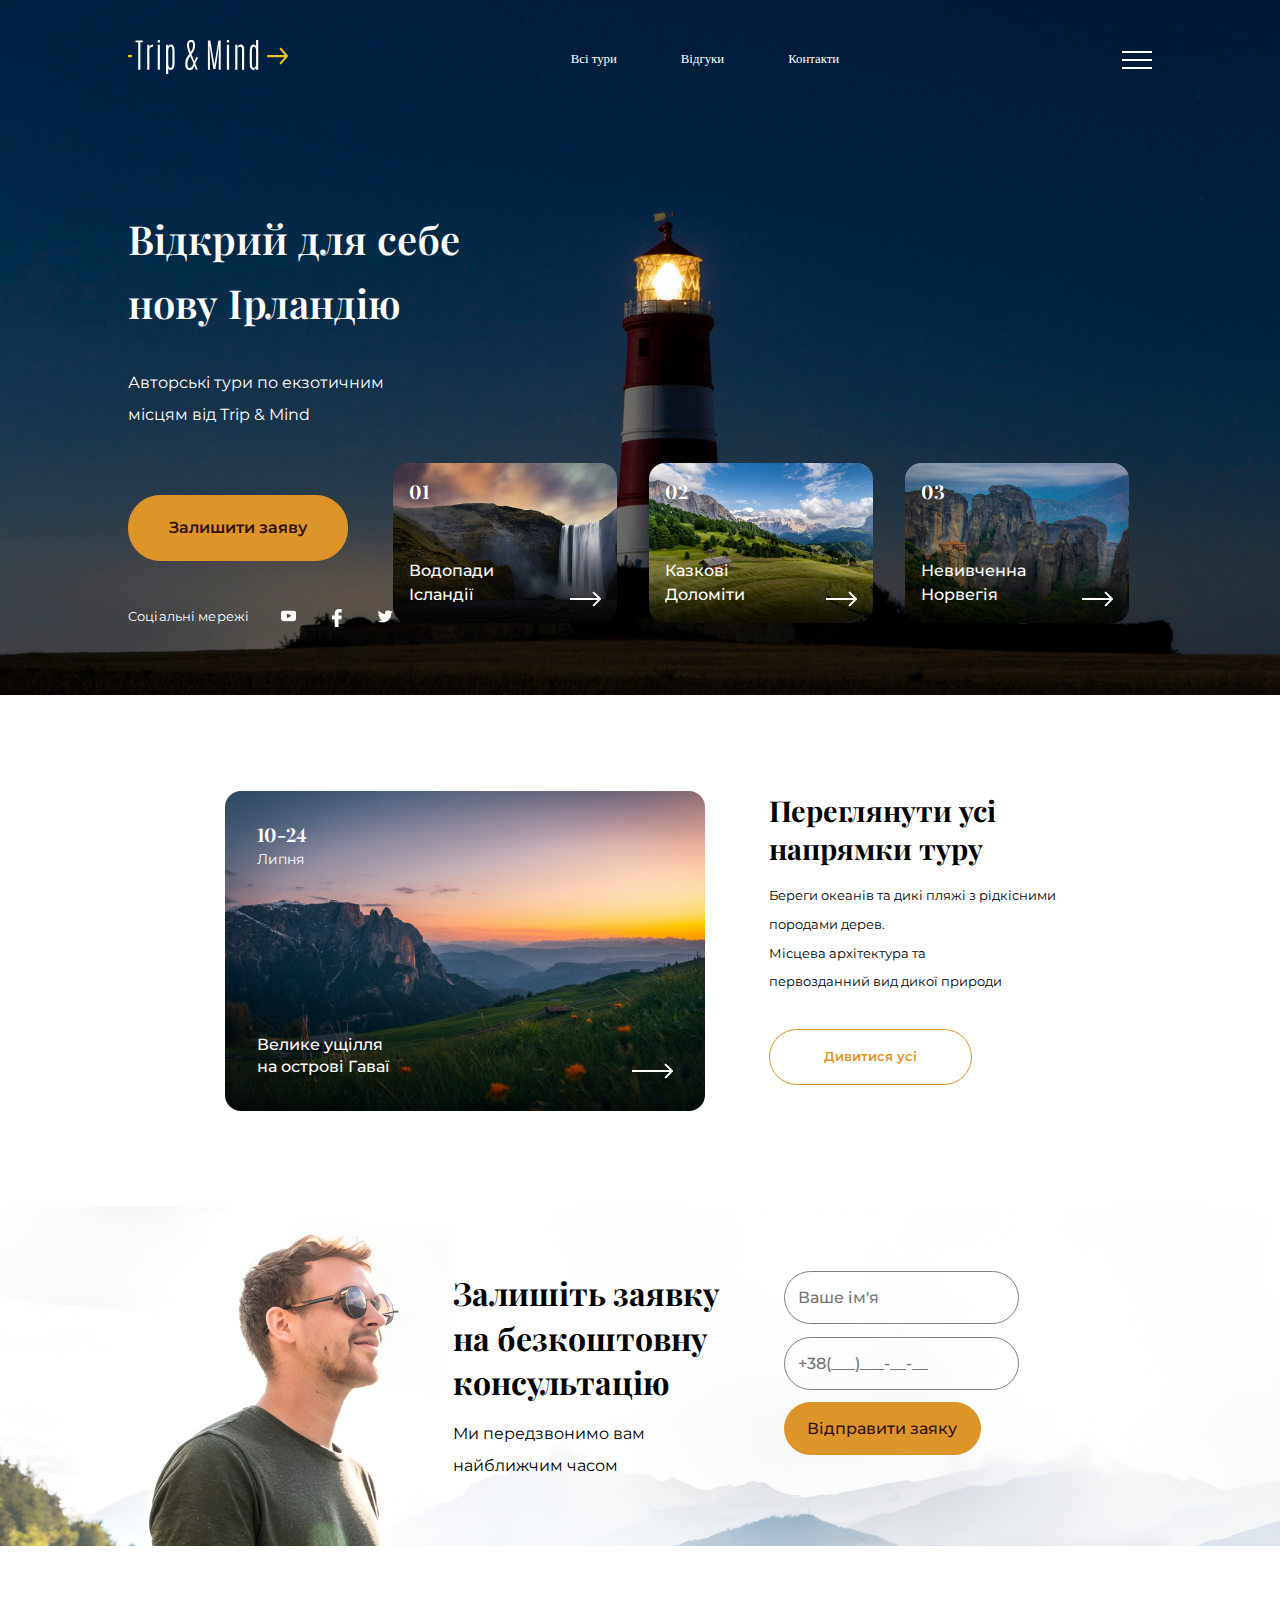
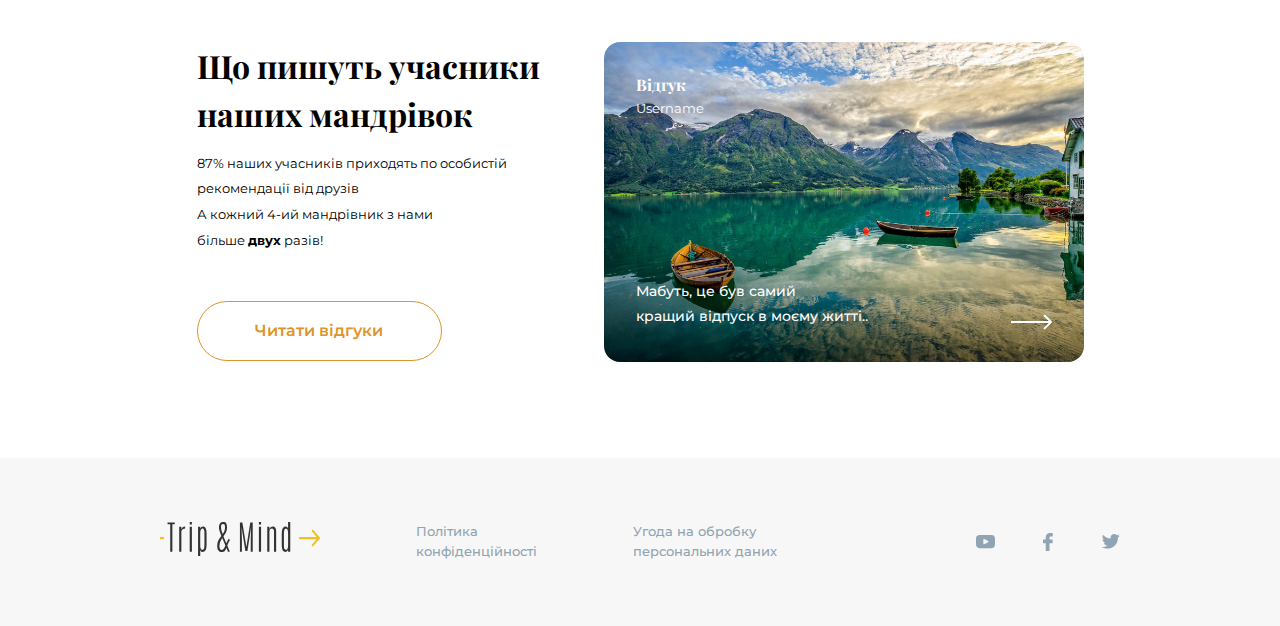
==== commit b6accc90: "updt" ====
--- a/index.html
+++ b/index.html
@@ -116,36 +116,36 @@
             <a href="" class="menu-view-item">
               <li class="menu-view-item">Контакти</li>
             </a>
-
-            <div class="counter">
-              <h4 class="counter-title">
-                Віддлік до наступної<br />
-                поїздки
-              </h4>
-
-              <div class="countdown-container">
-                <div class="countdonw-el days-c">
-                  <p class="big-text" id="days">0</p>
-                  <span>Днів</span>
-                </div>
-
-                <div class="countdonw-el hours-c">
-                  <p class="big-text" id="hours">0</p>
-                  <span>Годин</span>
-                </div>
-
-                <div class="countdonw-el mins-c">
-                  <p class="big-text" id="mins">0</p>
-                  <span>Хвилин</span>
-                </div>
-
-                <div class="countdonw-el second-c">
-                  <p class="big-text" id="second">0</p>
-                  <span>Секунд</span>
-                </div>
+          </ul>
+
+          <div class="counter">
+            <h4 class="counter-title">
+              Віддлік до наступної<br />
+              поїздки
+            </h4>
+
+            <div class="countdown-container">
+              <div class="countdonw-el days-c">
+                <p class="big-text" id="days">0</p>
+                <span>Днів</span>
+              </div>
+
+              <div class="countdonw-el hours-c">
+                <p class="big-text" id="hours">0</p>
+                <span>Годин</span>
+              </div>
+
+              <div class="countdonw-el mins-c">
+                <p class="big-text" id="mins">0</p>
+                <span>Хвилин</span>
+              </div>
+
+              <div class="countdonw-el second-c">
+                <p class="big-text" id="second">0</p>
+                <span>Секунд</span>
               </div>
             </div>
-          </ul>
+          </div>
         </div>
 
         <!-- Main title -->
--- a/main.css
+++ b/main.css
@@ -8,7 +8,7 @@
     --brown-text: #311;
     --black-text: #000;
     --grey-text: #90A4B2;
-    --light-blue-text: #03a9f4
+    --light-blue-text: #03a9f4;
 
     --background-grey:#F8F8F8;
 
@@ -53,9 +53,7 @@
     font-style: normal;
     font-weight:400;
     text-decoration: none;
-    font-family: Montserrat;
     transition: 333ms;
-    margin-top: 0rem;
 }
 
 .heade-nav-link-item:hover {
@@ -111,13 +109,12 @@
     transform: translate(-50%, 0%) rotate(-45deg); 
 }
 
+/* active menu */
 .menu {
     transform: translateY(-400%);
     position: absolute;
     right: 5rem;
     top: 5rem;
-    width: 25rem;
-    height: 22rem;
     background: none;
     transition: 333ms ease-in-out;
 }
@@ -132,6 +129,8 @@
     backdrop-filter: blur(10px);
     border: 1px solid var(--white);
     border-radius: 2rem;
+    width: 22rem;
+    height: 24rem;
 }
 
 .menu h2 {
@@ -140,7 +139,6 @@
     color: #03a9f4;
     padding-top: .4rem;
 
-    font-family: Montserrat;
     font-size: 1.8rem;
     font-weight: 400;
     line-height: 2.8rem; 
@@ -162,7 +160,6 @@
     width: 100%;
     height: 2.6rem;
 
-    font-family: Montserrat;
     font-size: 1rem;
     font-weight: 400;
     line-height: 2.8rem; 
@@ -186,7 +183,6 @@
     margin-bottom: 1rem;
     font-weight: 500;
     text-align: center;
-    font-family: Montserrat;
     font-size: 1.3rem;
     line-height: 2rem; 
     text-decoration: none;
@@ -204,7 +200,6 @@
 }
 
 .countdonw-el span {
-    font-family: Montserrat;
     font-size: .8rem;
     font-weight: 400;
     color: var(--white);
@@ -919,8 +914,7 @@
         width: 30px;
         height: 30px;
         margin-top: -1rem;
-        grid-template-columns: 3 10%;
-    }    
+    }
 
     .form__reg__container__img{
         display: none;
@@ -962,6 +956,7 @@
     }
 
     .menu {
+        left: 1rem;
         right: 2rem;
         top: 5rem;
         width: 20rem;
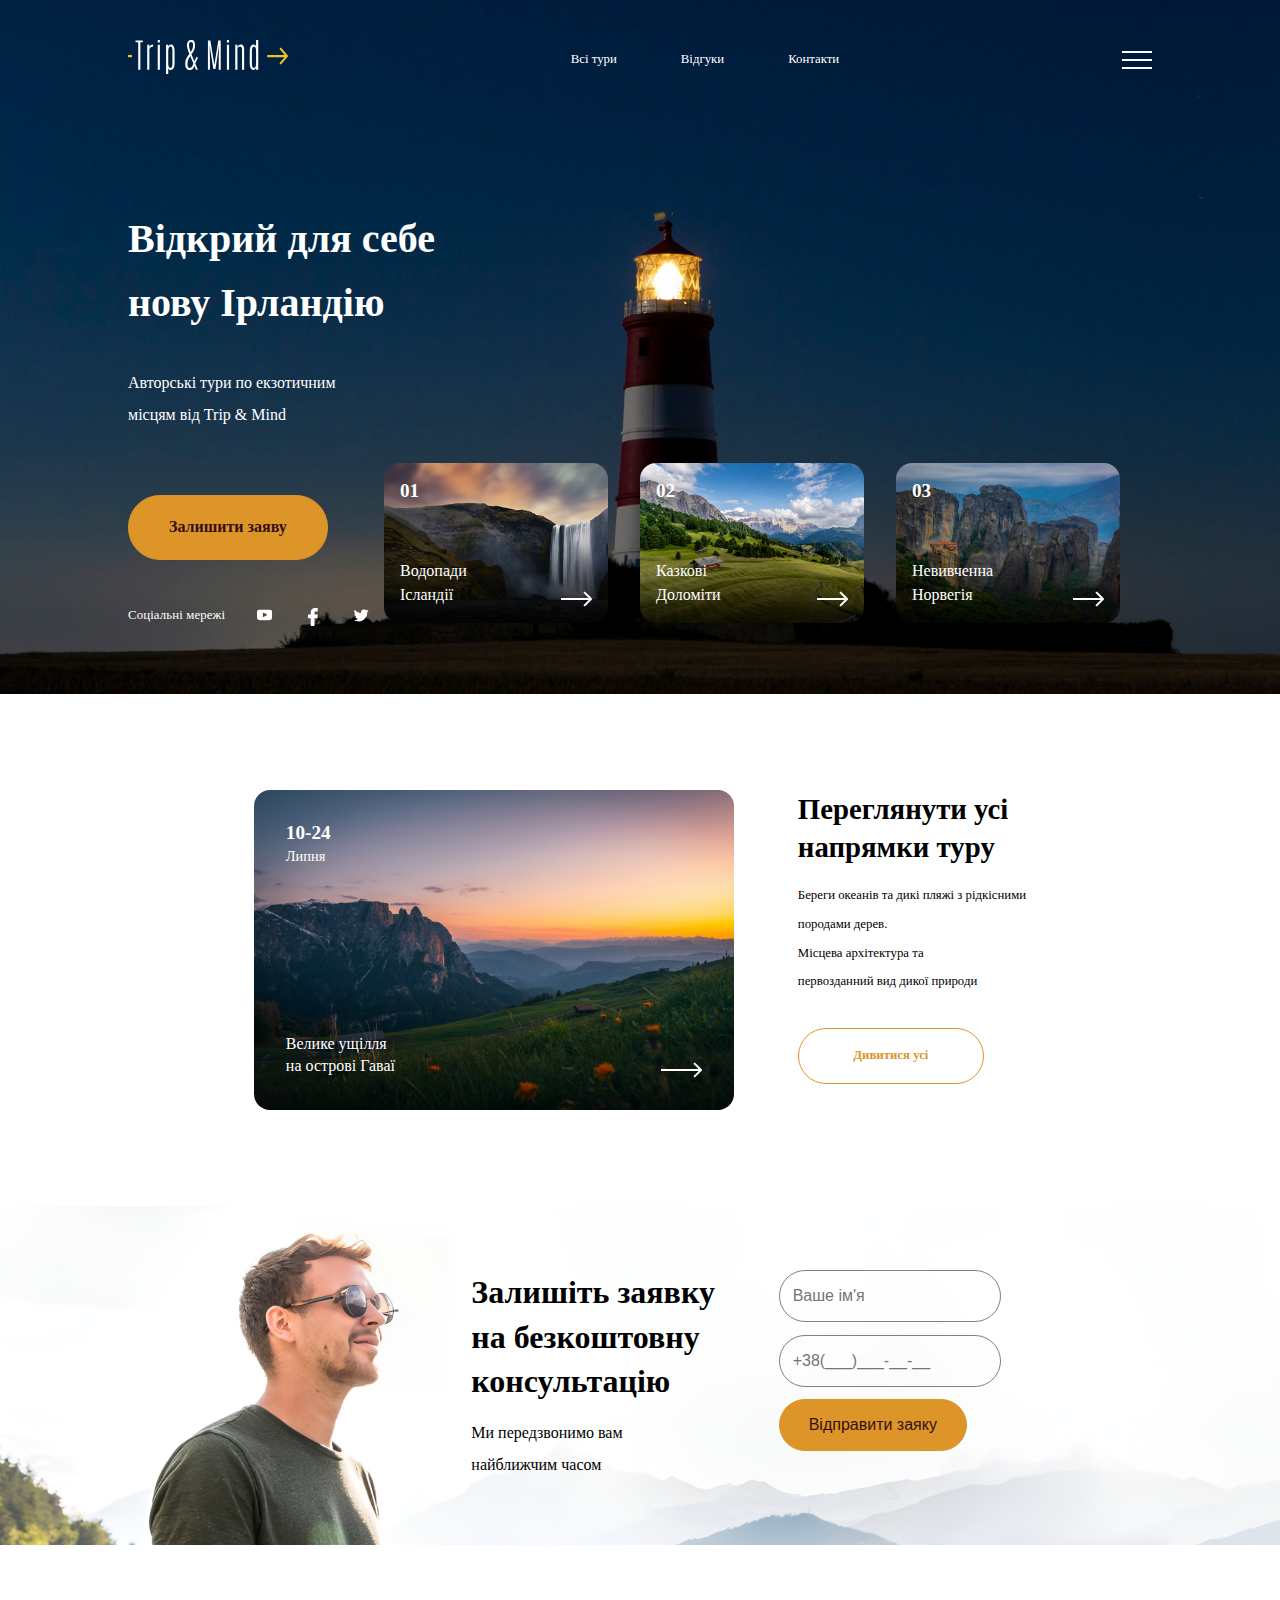
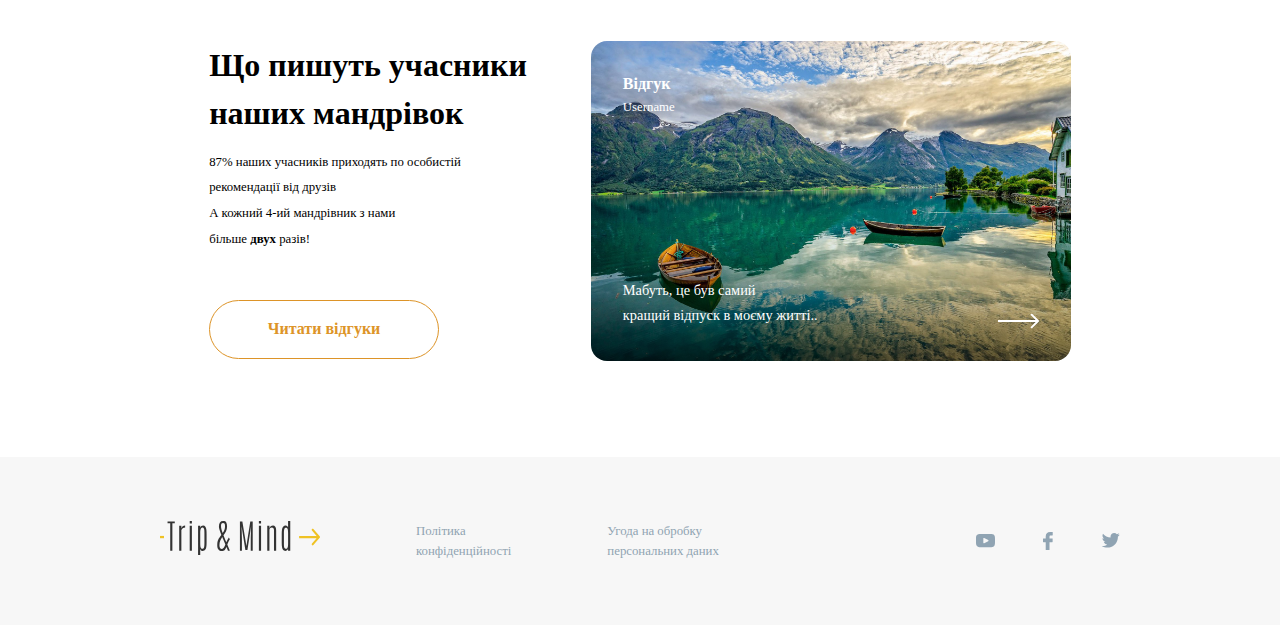
==== commit cac3adc1: "complete site" ====
--- a/index.html
+++ b/index.html
@@ -90,8 +90,12 @@
             <a href="./pages/tour.html" class="header-nav-link-item"
               >Всі тури</a
             >
-            <a href="#" class="header-nav-link-item">Відгуки</a>
-            <a href="#" class="header-nav-link-item">Контакти</a>
+            <a href="./pages/feedback.html" class="header-nav-link-item"
+              >Відгуки</a
+            >
+            <a href="./pages/contact.html" class="header-nav-link-item"
+              >Контакти</a
+            >
           </div>
 
           <!-- menu -->
@@ -110,10 +114,10 @@
             <a href="/pages/tour.html" class="menu-view-item">
               <li class="menu-view-item">Переглянути тури</li>
             </a>
-            <a href="" class="menu-view-item"
+            <a href="/pages/feedback.html" class="menu-view-item"
               ><li class="menu-view-item">Відгуки</li></a
             >
-            <a href="" class="menu-view-item">
+            <a href="/pages/contact.html" class="menu-view-item">
               <li class="menu-view-item">Контакти</li>
             </a>
           </ul>
@@ -557,7 +561,9 @@
             більше <b>двух</b> разів!
           </p>
 
-          <a href="#" class="section-feedback-button">Читати відгуки</a>
+          <a href="./pages/feedback.html" class="section-feedback-button"
+            >Читати відгуки</a
+          >
         </div>
 
         <!-- feedback img -->
--- a/main.css
+++ b/main.css
@@ -1,1702 +1,1669 @@
-@import url('https://fonts.googleapis.com/css2?family=Montserrat:wght@400;500;600&family=Playfair+Display:wght@600;700&display=swap');
+@import url("https://fonts.googleapis.com/css2?family=Montserrat:wght@400;500;600&family=Playfair+Display:wght@600;700&display=swap");
 
 :root {
-    --white: #fff;
-
-    --orange-acent: #DD9428;
-
-    --brown-text: #311;
-    --black-text: #000;
-    --grey-text: #90A4B2;
-    --light-blue-text: #03a9f4;
-
-    --background-grey:#F8F8F8;
-
+  --white: #fff;
+
+  --orange-acent: #dd9428;
+
+  --brown-text: #311;
+  --black-text: #000;
+  --grey-text: #90a4b2;
+  --light-blue-text: #03a9f4;
+
+  --background-grey: #f8f8f8;
 }
 
 * {
-    margin: 0;
-    padding: 0;
-    box-sizing: border-box;
+  margin: 0;
+  padding: 0;
+  box-sizing: border-box;
 }
 
 /* Header */
 .header {
-    background-image: url(./img/background/back.jpg);
-    background-repeat: no-repeat;
-    background-size: cover;
-    background-position: center center; 
-    padding-right: 5rem;
-    padding-left: 5rem;
-
+  background-image: url(./img/background/back.jpg);
+  background-repeat: no-repeat;
+  background-size: cover;
+  background-position: center center;
+  padding-right: 5rem;
+  padding-left: 5rem;
 }
 
 .nav {
-    display: flex;
-    align-items: center;
-    justify-content: space-between;
-
-    padding-top: 2.5rem;
-    padding-bottom: 2rem;
+  display: flex;
+  align-items: center;
+  justify-content: space-between;
+
+  padding-top: 2.5rem;
+  padding-bottom: 2rem;
 }
 
 /* link */
 .header-nav-link {
-    display: flex;
-    gap: 4rem;
+  display: flex;
+  gap: 4rem;
 }
 
 .header-nav-link-item {
-    display: block;
-    color: var(--white);
-    font-size: 1rem;
-    font-style: normal;
-    font-weight:400;
-    text-decoration: none;
-    transition: 333ms;
+  display: block;
+  color: var(--white);
+  font-size: 1rem;
+  font-style: normal;
+  font-weight: 400;
+  text-decoration: none;
+  transition: 333ms;
 }
 
 .heade-nav-link-item:hover {
-    color: var(--orange-acent);
+  color: var(--orange-acent);
 }
 
 /* non active menu */
 .header_nav_burger {
-    width: 30px;
-	height: 30px;
-	position: relative;
-	z-index:2;
-	overflow: hidden;
-    cursor: pointer;
+  width: 30px;
+  height: 30px;
+  position: relative;
+  z-index: 2;
+  overflow: hidden;
+  cursor: pointer;
 }
 
 .header_nav_burger span {
-	width: 30px;
-	height: 2px;
-	position: absolute;
-	top: 50%;
-	left: 50%;
-	transform: translate(-50%, -50%);
-	background-color: var(--white);
-	transition: all 0.5s;
+  width: 30px;
+  height: 2px;
+  position: absolute;
+  top: 50%;
+  left: 50%;
+  transform: translate(-50%, -50%);
+  background-color: var(--white);
+  transition: all 0.5s;
 }
 
 .header_nav_burger.noactive {
-    display: none;
+  display: none;
 }
 
 .header_nav_burger span:nth-of-type(2) {
-	top: calc(40% - 5px);
+  top: calc(40% - 5px);
 }
 .header_nav_burger span:nth-of-type(3) {
-	top: calc(60% + 5px);
+  top: calc(60% + 5px);
 }
 
 .header_nav_burger:hover {
-    filter:invert(20%);
+  filter: invert(20%);
 }
 
 /* active menu */
 .header_nav_burger.active span:nth-of-type(1) {
-    display: none;
+  display: none;
 }
 .header_nav_burger.active span:nth-of-type(2) {
-    top: 50%;
-    transform: translate(-50%, 0%) rotate(45deg);  
+  top: 50%;
+  transform: translate(-50%, 0%) rotate(45deg);
 }
 .header_nav_burger.active span:nth-of-type(3) {
-    top: 50%;
-    transform: translate(-50%, 0%) rotate(-45deg); 
+  top: 50%;
+  transform: translate(-50%, 0%) rotate(-45deg);
 }
 
 /* active menu */
 .menu {
-    transform: translateY(-400%);
-    position: absolute;
-    right: 5rem;
-    top: 5rem;
-    background: none;
-    transition: 333ms ease-in-out;
-}
-
-.menu li,ul {
-    list-style: none;
-    padding: 0;
+  transform: translateY(-400%);
+  position: absolute;
+  right: 5rem;
+  top: 5rem;
+  background: none;
+  transition: 333ms ease-in-out;
+}
+
+.menu li,
+ul {
+  list-style: none;
+  padding: 0;
 }
 
 .menu.active {
-    transform: translateY(0);
-    backdrop-filter: blur(10px);
-    border: 1px solid var(--white);
-    border-radius: 2rem;
-    width: 22rem;
-    height: 24rem;
+  transform: translateY(0);
+  backdrop-filter: blur(10px);
+  border: 1px solid var(--white);
+  border-radius: 2rem;
+  width: 22rem;
+  height: 24rem;
 }
 
 .menu h2 {
-    text-align: center;
-    margin-top: .3rem;
-    color: #03a9f4;
-    padding-top: .4rem;
-
-    font-size: 1.8rem;
-    font-weight: 400;
-    line-height: 2.8rem; 
+  text-align: center;
+  margin-top: 0.3rem;
+  color: #03a9f4;
+  padding-top: 0.4rem;
+
+  font-size: 1.8rem;
+  font-weight: 400;
+  line-height: 2.8rem;
 }
 
 .menu-view {
-    margin-top: .4rem;
-    list-style: none;
-    display: flex;
-    flex-direction: column;
-    align-items: center;
+  margin-top: 0.4rem;
+  list-style: none;
+  display: flex;
+  flex-direction: column;
+  align-items: center;
 }
 
 .menu-view-item {
-    display: flex;
-    justify-content: center;
-    align-items: center;
-    text-align: center;
-    width: 100%;
-    height: 2.6rem;
-
-    font-size: 1rem;
-    font-weight: 400;
-    line-height: 2.8rem; 
-    text-decoration: none;
-    color: var(--white);
-    transition: 333ms ease-in;
+  display: flex;
+  justify-content: center;
+  align-items: center;
+  text-align: center;
+  width: 100%;
+  height: 2.6rem;
+
+  font-size: 1rem;
+  font-weight: 400;
+  line-height: 2.8rem;
+  text-decoration: none;
+  color: var(--white);
+  transition: 333ms ease-in;
 }
 
 .menu-view-item:hover {
-    background-color: #03a9f4;
+  background-color: #03a9f4;
 }
 /* Counter */
 .counter {
-    display: flex;
-    flex-direction: column;
-    justify-content: center;
+  display: flex;
+  flex-direction: column;
+  justify-content: center;
 }
 
 .counter-title {
-    margin-top: 1rem;
-    margin-bottom: 1rem;
-    font-weight: 500;
-    text-align: center;
-    font-size: 1.3rem;
-    line-height: 2rem; 
-    text-decoration: none;
-    color: #03a9f4;
+  margin-top: 1rem;
+  margin-bottom: 1rem;
+  font-weight: 500;
+  text-align: center;
+  font-size: 1.3rem;
+  line-height: 2rem;
+  text-decoration: none;
+  color: #03a9f4;
 }
 
 .countdown-container {
-    display: flex;
-    justify-content: center;
-    align-items: center;
+  display: flex;
+  justify-content: center;
+  align-items: center;
 }
 
 .countdonw-el {
-    text-align: center;
+  text-align: center;
 }
 
 .countdonw-el span {
-    font-size: .8rem;
-    font-weight: 400;
-    color: var(--white);
-    padding-bottom: 2rem;
+  font-size: 0.8rem;
+  font-weight: 400;
+  color: var(--white);
+  padding-bottom: 2rem;
 }
 
 .big-text {
-    font-size: 3rem;
-    margin: 0 2rem;
-
-    font-family: Montserrat;
-    font-size: 1rem;
-    font-weight: 400;
-    line-height: 2rem; 
-    text-decoration: none;
-    color: var(--white);
+  margin: 0 2rem;
+  font-size: 1rem;
+  font-weight: 400;
+  line-height: 2rem;
+  text-decoration: none;
+  color: var(--white);
 }
 
 /* Main */
 .header-main-section {
-    display: flex;
-    flex-direction: column;
+  display: flex;
+  flex-direction: column;
 }
 
 /* Header title caption */
 .header-title {
-    color: var(--white);
-    font-size: 4.3rem;
-    font-family: Playfair Display;
-    font-weight: 700;
-    line-height: 6rem;
-    
-    margin-top: 4rem;
+  color: var(--white);
+  font-size: 4.3rem;
+  font-weight: 700;
+  line-height: 6rem;
+
+  margin-top: 4rem;
 }
 
 .header-text {
-    color: var(--white);
-    font-family: Montserrat;
-    font-size: 1.5rem;
-    font-weight: 400;
-    line-height: 2.8rem; 
-
-    margin-top: 3rem;
+  color: var(--white);
+  font-size: 1.5rem;
+  font-weight: 400;
+  line-height: 2.8rem;
+
+  margin-top: 3rem;
 }
 
 /* Main box content */
 .header-main-aside {
-    display: flex;
-    flex-direction: column;
-    margin-top: 2rem;
+  display: flex;
+  flex-direction: column;
+  margin-top: 2rem;
 }
 
 /* button */
 .header__button {
-    display: inline-block;
-    border-radius: 2.3rem;
-    background: var(--orange-acent);
-    border: 1px solid var(--orange-acent);
-    
-    color: var(--brown-text);
-    text-align: center;
-    font-family: Montserrat;
-    font-size: 1.25rem;
-    font-weight: 600;
-    line-height: normal;
-    text-decoration: none;
-    white-space: nowrap;
-    
-    padding: 2rem 5rem;
-    align-self: center;
-    transition: 333ms;
+  display: inline-block;
+  border-radius: 2.3rem;
+  background: var(--orange-acent);
+  border: 1px solid var(--orange-acent);
+
+  color: var(--brown-text);
+  text-align: center;
+  font-size: 1.25rem;
+  font-weight: 600;
+  line-height: normal;
+  text-decoration: none;
+  white-space: nowrap;
+
+  padding: 2rem 5rem;
+  align-self: center;
+  transition: 333ms;
 }
 
 .header__button:hover {
-    background:none;
-    border: 1px solid var(--white);
-    color: var(--white);
+  background: none;
+  border: 1px solid var(--white);
+  color: var(--white);
 }
 /* form-reg */
 .form__reg {
-    display: none;
+  display: none;
 }
 
 .form__reg.active {
-    position: fixed;
-    display: flex;
-    justify-content: center;
-    align-items: center;
-    top: 0rem;
-    left: 0rem;
-    width: 100%;
-    height: 100%;
-    background-color: rgba(0, 0, 0, 0.70);
+  position: fixed;
+  display: flex;
+  justify-content: center;
+  align-items: center;
+  top: 0rem;
+  left: 0rem;
+  width: 100%;
+  height: 100%;
+  background-color: rgba(0, 0, 0, 0.7);
 }
 
 .form__reg__container {
-    display: flex;
-    justify-content: center;
-    gap: 2rem;
-    width: 42rem;
-    height: 28rem;
-    border-radius: 1rem;
-    background-color: #FCFDFC;
+  display: flex;
+  justify-content: center;
+  gap: 2rem;
+  width: 42rem;
+  height: 28rem;
+  border-radius: 1rem;
+  background-color: #fcfdfc;
 }
 
 .form__reg__container__main {
-    display: flex;
-    flex-direction: column;
-    align-items: center;
-    text-align: center;
+  display: flex;
+  flex-direction: column;
+  align-items: center;
+  text-align: center;
 }
 
 .form__reg__container__title {
-    color: #03a9f4;
-    font-family: Montserrat;
-    font-size: 1.6rem;
-    font-weight: 500;
-    line-height: 2.8rem;
-    margin-top: 1rem;
-    margin-bottom: .4rem;
-    white-space: nowrap;
+  color: #03a9f4;
+  font-size: 1.6rem;
+  font-weight: 500;
+  line-height: 2.8rem;
+  margin-top: 1rem;
+  margin-bottom: 0.4rem;
+  white-space: nowrap;
 }
 
 .svg__close_hiden {
-    display: none;
+  display: none;
 }
 
 .form__reg__input {
-    display: flex;
-    align-items: center;
-    flex-direction: column;
-
-    grid-column-start: 1;
-    grid-row-start: 2;
+  display: flex;
+  align-items: center;
+  flex-direction: column;
+
+  grid-column-start: 1;
+  grid-row-start: 2;
 }
 
 /* input settings */
 .text-field {
-    margin-bottom: 1rem;
+  margin-bottom: 1rem;
 }
 
 .text-field__label {
-    display: block;
-    margin-bottom: 0.25rem;
+  display: block;
+  margin-bottom: 0.25rem;
 }
 
 .text-field__input {
-    display: block;
-    width: 100%;
-    height: calc(2.25rem + 2px);
-    padding: 0.375rem 0.75rem;
-    
-    font-size: 1rem;
-    font-weight: 400;
-    line-height: 1.5;
-    color: #212529;
-    background-color: var(--white);
-    background-clip: padding-box;
-    border: 1px solid #bdbdbd;
-    border-radius: 0.25rem;
-    transition: border-color 0.15s ease-in-out, box-shadow 0.15s ease-in-out;
-    -webkit-appearance: none;
-    -moz-appearance: none;
-    appearance: none;
+  display: block;
+  width: 100%;
+  height: calc(2.25rem + 2px);
+  padding: 0.375rem 0.75rem;
+
+  font-size: 1rem;
+  font-weight: 400;
+  line-height: 1.5;
+  color: #212529;
+  background-color: var(--white);
+  background-clip: padding-box;
+  border: 1px solid #bdbdbd;
+  border-radius: 0.25rem;
+  transition: border-color 0.15s ease-in-out, box-shadow 0.15s ease-in-out;
+  -webkit-appearance: none;
+  -moz-appearance: none;
+  appearance: none;
 }
 
 .text-field__input[type="search"]::-webkit-search-decoration,
 .text-field__input[type="search"]::-webkit-search-cancel-button,
 .text-field__input[type="search"]::-webkit-search-results-button,
 .text-field__input[type="search"]::-webkit-search-results-decoration {
-    -webkit-appearance: none;
+  -webkit-appearance: none;
 }
 
 .text-field__input::placeholder {
-    color: #212529;
-    opacity: 0.4;
+  color: #212529;
+  opacity: 0.4;
 }
 
 .text-field__input:focus {
-    color: #212529;
-    background-color: #fff;
-    border-color: #bdbdbd;
-    outline: 0;
-    box-shadow: 0 0 0 0.2rem rgba(158, 158, 158, 0.25);
+  color: #212529;
+  background-color: #fff;
+  border-color: #bdbdbd;
+  outline: 0;
+  box-shadow: 0 0 0 0.2rem rgba(158, 158, 158, 0.25);
 }
 
 .text-field__input:disabled,
 .text-field__input[readonly] {
-    background-color: #f5f5f5;
-    opacity: 1;
+  background-color: #f5f5f5;
+  opacity: 1;
 }
 
 /* with floating label */
 .text-field_floating-3 {
-    position: relative;
+  position: relative;
 }
 
 .text-field_floating-3 .text-field__input {
-    border: none;
-    border-bottom: 1px solid #bdbdbd;
-    border-radius: 0;
-    border-top-left-radius: 0.25rem;
-    border-top-right-radius: 0.25rem;
-    height: calc(3.5rem + 2px);
-    line-height: 1.25;
-    padding: 1rem 0.75rem;
-    background-color: #f5f5f5;
+  border: none;
+  border-bottom: 1px solid #bdbdbd;
+  height: calc(3.5rem + 2px);
+  line-height: 1.25;
+  padding: 1rem 0.75rem;
+  background-color: #f5f5f5;
 }
 
 .text-field_floating-3 .text-field__input:focus {
-    outline: 0;
-    border-bottom: 1px solid #03a9f4;
-    box-shadow: none;
-    background-color: #eee;
+  outline: 0;
+  border-bottom: 1px solid #03a9f4;
+  box-shadow: none;
+  background-color: #eee;
 }
 
 .text-field_floating-3 .text-field__label {
-    position: absolute;
-    top: 0;
-    left: 0;
-    height: 100%;
-    padding: 1rem .75rem;
-    pointer-events: none;
-    border: 1px solid transparent;
-    transform-origin: 0 0;
-    transition: color .15s ease-in-out, transform .15s ease-in-out;
+  position: absolute;
+  top: 0;
+  left: 0;
+  height: 100%;
+  padding: 1rem 0.75rem;
+  pointer-events: none;
+  border: 1px solid transparent;
+  transform-origin: 0 0;
+  transition: color 0.15s ease-in-out, transform 0.15s ease-in-out;
 }
 
 .text-field_floating-3 .text-field__input::-moz-placeholder {
-    color: transparent;
+  color: transparent;
 }
 
 .text-field_floating-3 .text-field__input::placeholder {
-    color: transparent;
+  color: transparent;
 }
 
 .text-field_floating-3 .text-field__input:focus,
 .text-field_floating-3 .text-field__input:not(:placeholder-shown) {
-    padding-top: 1.625rem;
-    padding-bottom: .625rem;
-    border-bottom: 1px solid #03a9f4;
-  }
-
-.text-field_floating-3 .text-field__input:focus~.text-field__label,
-.text-field_floating-3 .text-field__input:not(:placeholder-shown)~.text-field__label {
-    transform: scale(.85) translateY(-.75rem) translateX(.15rem);
-    color: #03a9f4;
+  padding-top: 1.625rem;
+  padding-bottom: 0.625rem;
+  border-bottom: 1px solid #03a9f4;
+}
+
+.text-field_floating-3 .text-field__input:focus ~ .text-field__label,
+.text-field_floating-3
+  .text-field__input:not(:placeholder-shown)
+  ~ .text-field__label {
+  transform: scale(0.85) translateY(-0.75rem) translateX(0.15rem);
+  color: #03a9f4;
 }
 /* form checkbox */
 #form-checkbox {
-    display: flex;
-    gap: .5rem;
-    margin-bottom: 1rem;
+  display: flex;
+  gap: 0.5rem;
+  margin-bottom: 1rem;
 }
 
 .form-check-label {
-    font-size: .8rem;
+  font-size: 0.8rem;
 }
 
 .form-check-label span {
-    color: #03a9f4;
+  color: #03a9f4;
 }
 /* form btn */
 #form__btn {
-    border-radius: 1rem;
-    border: 1px solid #03a9f4;
-    background-color: #03a9f4;
-    color: var(--white);
-    padding: 1rem 2rem;
-    transition: 333ms ease-in-out;
+  border-radius: 1rem;
+  border: 1px solid #03a9f4;
+  background-color: #03a9f4;
+  color: var(--white);
+  padding: 1rem 2rem;
+  transition: 333ms ease-in-out;
 }
 
 #form__btn:hover {
-    background-color: var(--white);
-    color: #03a9f4;
+  background-color: var(--white);
+  color: #03a9f4;
 }
 
 /* img side */
 .form__reg__container__img {
-    display: flex;
+  display: flex;
 }
 
 .svg__close_c {
-    margin-top: .8rem;
-    width: 40px;
-    height: 40px;
+  margin-top: 0.8rem;
+  width: 40px;
+  height: 40px;
 }
 
 .svg__close {
-    display: flex;
-    width: 40px;
-    height: 40px;
+  display: flex;
+  width: 40px;
+  height: 40px;
 }
 
 #men-img {
-    padding-top: 1rem;
-    padding-bottom: 1rem;
-    width: 18rem;
-    height: 28rem;
+  padding-top: 1rem;
+  padding-bottom: 1rem;
+  width: 18rem;
+  height: 28rem;
 }
 
 /* header social link */
 .header-social {
-    display: flex;
-    gap: 2rem;
-    margin-top: 4rem;
+  display: flex;
+  gap: 2rem;
+  margin-top: 4rem;
 }
 
 .header-social-caption {
-    color: var(--white);
-    font-family: Montserrat;
-    font-size: 0.8rem;
-    font-weight: 400;
-    letter-spacing: 0.00875rem;
-    white-space: nowrap;
+  color: var(--white);
+  font-size: 0.8rem;
+  font-weight: 400;
+  letter-spacing: 0.00875rem;
+  white-space: nowrap;
 }
 
 .header-social-svg {
-    display: flex;
-    gap: 2rem;
+  display: flex;
+  gap: 2rem;
 }
 
 .header-social-svg-item {
-    transition: 333ms;
+  transition: 333ms;
 }
 
 .header-solial-svg-item:hover {
-    transform: scale(1.2);
-    filter: opacity(80%);
+  transform: scale(1.2);
+  filter: opacity(80%);
 }
 
 /* aside cards */
 .header-main-box {
-    display: flex;
-    justify-content: space-between;
-    padding-bottom: 2rem;
+  display: flex;
+  justify-content: space-between;
+  padding-bottom: 2rem;
 }
 
 .header-main-aside-cards {
-    display: flex;
-    gap: 2rem;
-
-    padding-bottom: 2rem;
-    padding-right: 2rem;
+  display: flex;
+  gap: 2rem;
+
+  padding-bottom: 2rem;
+  padding-right: 2rem;
 }
 
 .header-main-aside-card-1 {
-    border-radius: 1rem;
-    background: linear-gradient(359deg, #000 -9.72%,
-     rgba(0, 0, 0, 0.00) 49.49%), url(./img/tourCSS/locate/1.jpg),
-     lightgray 50%;
-     background-size: cover;
-
-    width: 17rem;
-    height: 12rem;
-
-    transition: ease-in-out .5s;
-    text-decoration: none;
+  border-radius: 1rem;
+  background: linear-gradient(359deg, #000 -9.72%, rgba(0, 0, 0, 0) 49.49%),
+    url(./img/tourCSS/locate/1.jpg), lightgray 50%;
+  background-size: cover;
+
+  width: 17rem;
+  height: 12rem;
+
+  transition: ease-in-out 0.5s;
+  text-decoration: none;
 }
 
 .header-main-aside-card-2 {
-    border-radius: 1rem;
-    background: linear-gradient(359deg, #000 -9.72%,
-     rgba(0, 0, 0, 0.00) 49.49%), url(./img/tourCSS/locate/2.jpg),
-     lightgray 50%;
-     background-size: cover;
-
-    width: 17rem;
-    height: 12rem;
-
-    transition: ease-in-out .5s;
-    text-decoration: none;
+  border-radius: 1rem;
+  background: linear-gradient(359deg, #000 -9.72%, rgba(0, 0, 0, 0) 49.49%),
+    url(./img/tourCSS/locate/2.jpg), lightgray 50%;
+  background-size: cover;
+
+  width: 17rem;
+  height: 12rem;
+
+  transition: ease-in-out 0.5s;
+  text-decoration: none;
 }
 
 .header-main-aside-card-3 {
-    border-radius: 1rem;
-    background: linear-gradient(359deg, #000 -9.72%,
-     rgba(0, 0, 0, 0.00) 49.49%), url(./img/tourCSS/locate/3.jpg),
-     lightgray 50%;
-     background-size: cover;
-
-    width: 17rem;
-    height: 12rem;
-
-    transition: ease-in-out .5s;
-    text-decoration: none;
+  border-radius: 1rem;
+  background: linear-gradient(359deg, #000 -9.72%, rgba(0, 0, 0, 0) 49.49%),
+    url(./img/tourCSS/locate/3.jpg), lightgray 50%;
+  background-size: cover;
+
+  width: 17rem;
+  height: 12rem;
+
+  transition: ease-in-out 0.5s;
+  text-decoration: none;
 }
 .header-main-aside-card-3:hover,
 .header-main-aside-card-2:hover,
 .header-main-aside-card-1:hover {
-    cursor: pointer;
-    transform: scale(.9);
+  cursor: pointer;
+  transform: scale(0.9);
 }
 
 .header-main-aside-card-title {
-    color: var(--white);
-    font-variant-numeric: lining-nums proportional-nums;
-    font-family: Playfair Display;
-    font-size: 1.5rem;
-    font-weight: 700;
-    line-height: 1.5rem;
+  color: var(--white);
+  font-variant-numeric: lining-nums proportional-nums;
+  font-size: 1.5rem;
+  font-weight: 700;
+  line-height: 1.5rem;
+
+  padding-top: 1rem;
+  padding-left: 1rem;
+}
+
+.header-main-aside-card-box {
+  display: flex;
+  justify-content: space-between;
+
+  padding-left: 1rem;
+  padding-right: 1rem;
+  padding-top: 6rem;
+}
+
+.header-main-aside-card-text {
+  color: var(--white);
+  font-size: 1.1rem;
+  font-style: normal;
+  font-weight: 500;
+  line-height: 1.5rem;
+}
+
+#header-main-aside-card-svg {
+  margin-top: 2rem;
+}
+
+/* Sectuin-tour */
+@media (max-width: 1440px) {
+  .header {
+    padding-right: 8rem;
+    padding-left: 8rem;
+  }
+
+  .header-nav-link-item {
+    font-size: 0.8rem;
+  }
+
+  .header-title {
+    font-size: 2.5rem;
+    font-weight: 600;
+    line-height: 4rem;
+
+    margin-top: 6rem;
+  }
+
+  .header-text {
+    font-size: 1rem;
+    font-weight: 400;
+    line-height: 2rem;
+
+    margin-top: 2rem;
+    margin-bottom: 2rem;
+  }
+
+  .header__button {
+    padding: 1.4rem 2.5rem;
+    border-radius: 2rem;
+    font-size: 1rem;
+  }
+
+  .header-social {
+    margin-top: 3rem;
+  }
+
+  .header-social-caption {
+    font-size: 0.8rem;
+    margin-bottom: 0.8rem;
+  }
+
+  .header-social-svg {
+    gap: 2rem;
+    padding-bottom: 2rem;
+  }
+
+  .header-solial-svg-item {
+    width: 1rem;
+  }
+
+  .header-social {
+    gap: 2rem;
+    margin-top: 3rem;
+  }
+
+  .header-social-caption {
+    font-size: 0.8rem;
+    letter-spacing: 0.008rem;
+  }
+  /* cards */
+  .header-main-aside-cards {
+    display: flex;
+    gap: 2rem;
+  }
+
+  .header-main-aside-card-1 {
+    width: 14rem;
+    height: 10rem;
+  }
+
+  .header-main-aside-card-2 {
+    width: 14rem;
+    height: 10rem;
+  }
+
+  .header-main-aside-card-3 {
+    width: 14rem;
+    height: 10rem;
+  }
+
+  .header-main-aside-card-title {
+    font-size: 1.2rem;
 
     padding-top: 1rem;
     padding-left: 1rem;
-}
-
-.header-main-aside-card-box {
-    display: flex;
-    justify-content: space-between;
-
+  }
+
+  .header-main-aside-card-box {
     padding-left: 1rem;
     padding-right: 1rem;
-    padding-top: 6rem;
-}
-
-.header-main-aside-card-text {
-    color: var(--white);
-    font-family: Montserrat;
-    font-size: 1.1rem;
-    font-style: normal;
-    font-weight: 500;
-    line-height: 1.5rem; 
-}
-
-#header-main-aside-card-svg {
+    padding-top: 3.5rem;
+  }
+
+  .header-main-aside-card-text {
+    font-size: 1rem;
+  }
+
+  .menu {
+    right: 4rem;
+    top: 5rem;
+    width: 20rem;
+    height: 22rem;
+  }
+}
+
+@media (max-width: 1260px) {
+  .header-main-aside-cards {
+    padding-left: 20rem;
+  }
+
+  .header-main-aside-card-3 {
+    display: none;
+  }
+}
+
+@media (max-width: 1158px) {
+  .header-main-box {
+    justify-content: space-between;
+  }
+
+  .header-main-aside-cards {
+    display: flex;
+    gap: 2rem;
+
+    padding-left: 8rem;
+  }
+}
+
+/* table size */
+@media (max-width: 1084px) {
+  .header-title {
+    font-size: 2rem;
+    font-weight: 600;
+    line-height: 3rem;
+
+    margin-top: 3rem;
+  }
+
+  .header-text {
+    font-size: 0.8rem;
+    font-weight: 400;
+    line-height: 1.6rem;
+
+    margin-top: 1.8rem;
+  }
+
+  .header-button {
+    padding: 1.2rem 2rem;
+    border-radius: 2rem;
+    font-size: 0.8rem;
+  }
+
+  .header-social {
+    gap: 1rem;
+    margin-top: 3rem;
+  }
+
+  .header-social-caption {
+    font-size: 0.7rem;
+    letter-spacing: 0.008rem;
+  }
+
+  .header-main-aside-card-1 {
+    width: 12rem;
+    height: 9rem;
+  }
+
+  .header-main-aside-card-2 {
+    width: 12rem;
+    height: 9rem;
+  }
+
+  .header-main-aside-card-title {
+    font-size: 1rem;
+
+    padding-top: 1rem;
+    padding-left: 1rem;
+  }
+
+  .header-main-aside-card-box {
+    padding-left: 1rem;
+    padding-right: 1rem;
+    padding-top: 2.5rem;
+  }
+
+  .header-main-aside-card-text {
+    font-size: 0.8rem;
+  }
+}
+@media (max-width: 860px) {
+  .header-main-aside-card-2 {
+    display: none;
+  }
+}
+
+/* phone size */
+@media (max-width: 720px) {
+  .header {
+    padding-right: 3rem;
+    padding-left: 3rem;
+  }
+
+  .header-nav-link-item {
+    display: none;
+  }
+
+  .header-title {
+    font-size: 2rem;
+    font-weight: 600;
+    line-height: 3rem;
+
     margin-top: 2rem;
-}
-
-/* Sectuin-tour */
-
-
-@media (max-width: 1440px){
-    .header {
-        padding-right: 8rem;
-        padding-left: 8rem;
-    }
-
-    .header-nav-link-item {
-        font-size: .8rem;
-    }
-
-    .header-title {
-        font-size: 2.5rem;
-        font-weight: 600;
-        line-height: 4rem;
-        
-        margin-top: 6rem;
-    }
-    
-    .header-text {
-        font-size: 1rem;
-        font-weight: 400;
-        line-height: 2rem; 
-
-        margin-top: 2rem;
-        margin-bottom: 2rem;
-    }
-
-    .header__button {
-        padding: 1.4rem 2.5rem;
-        border-radius: 2rem;
-        font-size: 1rem;
-    }
-
-    .header-social {
-        margin-top: 3rem;
-    }
-    
-    .header-social-caption {
-        font-size: .8rem;
-        margin-bottom: .8rem;
-    }
-    
-    .header-social-svg {
-        gap: 2rem;
-        padding-bottom: 2rem;
-    }
-    
-    .header-solial-svg-item {
-        width: 1rem;
-    }
-
-    .header-social {
-        gap: 2rem;
-        margin-top: 3rem;
-    }
-    
-    .header-social-caption {
-        font-size: 0.8rem;
-        letter-spacing: 0.008rem;
-    }
-    /* cards */
-    .header-main-aside-cards {
-        display: flex;
-        gap: 2rem;
-    }
-    
-    .header-main-aside-card-1 {
-        width: 14rem;
-        height: 10rem;
-    }
-
-    .header-main-aside-card-2 {
-        width: 14rem;
-        height: 10rem;
-    }
-
-    .header-main-aside-card-3 {
-        width: 14rem;
-        height: 10rem;
-    }
-    
-    .header-main-aside-card-title {
-        font-size: 1.2rem;
-    
-        padding-top: 1rem;
-        padding-left: 1rem;
-    }
-    
-    .header-main-aside-card-box {
-        padding-left: 1rem;
-        padding-right: 1rem;
-        padding-top: 3.5rem;
-    }
-    
-    .header-main-aside-card-text {
-        font-size: 1rem;
-    }
-
-    .menu {
-        right: 4rem;
-        top: 5rem;
-        width: 20rem;
-        height: 22rem;
-    }
-}
-
-@media (max-width: 1260px){
-    .header-main-aside-cards {
-        padding-left: 20rem;
-    }
-
-    .header-main-aside-card-3 {
-        display: none;
-    }
-}
-
-@media (max-width: 1158px){
-    .header-main-box {
-        justify-content: space-between;
-        gap: 0rem;
-    }
-
-    .header-main-aside-cards {
-        display: flex;
-        gap: 2rem;
-        
-        padding-left: 8rem;
-    }
-}
-
-/* table size */
-@media (max-width: 1084px){
-    .header-title {
-        font-size: 2rem;
-        font-weight: 600;
-        line-height: 3rem;
-        
-        margin-top: 3rem;
-    }
-    
-    .header-text {
-        font-size: .8rem;
-        font-weight: 400;
-        line-height: 1.6rem; 
-    
-        margin-top: 1.8rem;
-    }
-
-    .header-button {
-        padding: 1.2rem 2rem;
-        border-radius: 2rem;
-        font-size: .8rem;
-    }
-
-    .header-social {
-        gap: 1rem;
-        margin-top: 3rem;
-    }
-    
-    .header-social-caption {
-        font-size: .7rem;
-        letter-spacing: 0.008rem;
-    }
-
-    .header-main-aside-card-1 {
-        width: 12rem;
-        height: 9rem;
-    }
-
-    .header-main-aside-card-2 {
-        width: 12rem;
-        height: 9rem;
-    }
-    
-    .header-main-aside-card-title {
-        font-size: 1rem;
-    
-        padding-top: 1rem;
-        padding-left: 1rem;
-    }
-    
-    .header-main-aside-card-box {
-        padding-left: 1rem;
-        padding-right: 1rem;
-        padding-top: 2.5rem;
-    }
-    
-    .header-main-aside-card-text {
-        font-size: .8rem;
-    }
-}
-@media (max-width: 860px){
-    .header-main-aside-card-2 {
-        display: none;
-    }
-}
-
-/* phone size */
-@media (max-width: 720px){
-    .header {
-        padding-right: 3rem;
-        padding-left: 3rem;
-    }
-
-    .header-nav-link-item {
-        display: none;
-    }
-
-    .header-title {
-        font-size: 2rem;
-        font-weight: 600;
-        line-height: 3rem;
-        
-        margin-top: 2rem;
-    }
-    
-    .header-text {
-        font-size: .7rem;
-        font-weight: 400;
-        line-height: 2rem; 
-    
-        margin-top: 1.4rem;
-    }
-
-    .header__button {
-        padding: 1rem 1.6rem;
-        border-radius: 2rem;
-        font-size: .7rem;
-    }
-
-    .header-main-aside-card-1 {
-        width: 11rem;
-        height: 8.5rem;
-    }
-    
-    .header-main-aside-card-title {
-        font-size: 1rem;
-    
-        padding-top: .8rem;
-        padding-left: .8rem;
-    }
-    
-    .header-main-aside-card-box {
-        padding-left: .8rem;
-        padding-right: .8rem;
-        padding-top: 2.5rem;
-    }
-    
-    .header-main-aside-card-text {
-        font-size: .8rem;
-    }
-
-    .menu {
-        right: 3rem;
-        top: 5rem;
-        width: 20rem;
-        height: 22rem;
-    }
-
-    .form__reg__container {
-        width: 20rem;
-        padding: 0;
-    }
-
-    .form__reg__container__title {
-        display: grid;
-        grid-template-columns: 1fr 1fr 1fr;
-        gap: 1rem;
-    }
-
-    .form__reg__container__title_text {
-        text-align: center;
-        justify-self: center;
-        font-size: 1.4rem;
-
-        grid-column-start: 2;
-    }
-
-    .svg__close_hiden {
-        display: flex;
-        width: 30px;
-        height: 30px;
-        margin-top: -1rem;
-    }
-
-    .form__reg__container__img{
-        display: none;
-    }
-}
-
-@media(max-width: 600px){
-    .header-main-aside-card-1 {
-        display: none;
-    }
+  }
+
+  .header-text {
+    font-size: 0.7rem;
+    font-weight: 400;
+    line-height: 2rem;
+
+    margin-top: 1.4rem;
+  }
+
+  .header__button {
+    padding: 1rem 1.6rem;
+    border-radius: 2rem;
+    font-size: 0.7rem;
+  }
+
+  .header-main-aside-card-1 {
+    width: 11rem;
+    height: 8.5rem;
+  }
+
+  .header-main-aside-card-title {
+    font-size: 1rem;
+
+    padding-top: 0.8rem;
+    padding-left: 0.8rem;
+  }
+
+  .header-main-aside-card-box {
+    padding-left: 0.8rem;
+    padding-right: 0.8rem;
+    padding-top: 2.5rem;
+  }
+
+  .header-main-aside-card-text {
+    font-size: 0.8rem;
+  }
+
+  .menu {
+    right: 3rem;
+    top: 5rem;
+    width: 20rem;
+    height: 22rem;
+  }
+
+  .form__reg__container {
+    width: 20rem;
+    padding: 0;
+  }
+
+  .form__reg__container__title {
+    display: grid;
+    grid-template-columns: 1fr 1fr 1fr;
+    gap: 1rem;
+  }
+
+  .form__reg__container__title_text {
+    text-align: center;
+    justify-self: center;
+    font-size: 1.4rem;
+
+    grid-column-start: 2;
+  }
+
+  .svg__close_hiden {
+    display: flex;
+    width: 30px;
+    height: 30px;
+    margin-top: -1rem;
+  }
+
+  .form__reg__container__img {
+    display: none;
+  }
+}
+
+@media (max-width: 600px) {
+  .header-main-aside-card-1 {
+    display: none;
+  }
 }
 
 /* min size */
-@media (max-width: 400px){
-    .header {
-        padding-right: 2rem;
-        padding-left: 2rem;
-    }
-    .header-title {
-        font-size: 1rem;
-        font-weight: 600;
-        line-height: 2rem;
-        
-        margin-top: 1rem;
-    }
-    
-    .header-text {
-        font-size: .6rem;
-        font-weight: 400;
-        line-height: 1.2rem; 
-    
-        margin-top: 1.2rem;
-    }
-
-    .header__button {
-        padding: .9rem 1.5rem;
-        border-radius: 2rem;
-        font-size: .6rem;
-    }
-
-    .menu {
-        left: 1rem;
-        right: 2rem;
-        top: 5rem;
-        width: 20rem;
-        height: 22rem;
-    }
-}
-
+@media (max-width: 400px) {
+  .header {
+    padding-right: 2rem;
+    padding-left: 2rem;
+  }
+  .header-title {
+    font-size: 1rem;
+    font-weight: 600;
+    line-height: 2rem;
+
+    margin-top: 1rem;
+  }
+
+  .header-text {
+    font-size: 0.6rem;
+    font-weight: 400;
+    line-height: 1.2rem;
+
+    margin-top: 1.2rem;
+  }
+
+  .header__button {
+    padding: 0.9rem 1.5rem;
+    border-radius: 2rem;
+    font-size: 0.6rem;
+  }
+
+  .menu {
+    left: 1rem;
+    right: 2rem;
+    top: 5rem;
+    width: 20rem;
+    height: 22rem;
+  }
+}
 
 /* Section tour */
 .section-tour {
+  display: flex;
+  justify-content: center;
+  gap: 4rem;
+
+  margin-top: 8rem;
+  margin-bottom: 8rem;
+}
+
+/* Section image & text on img */
+.section-tour-container {
+  border-radius: 1rem;
+  background: linear-gradient(
+      2deg,
+      rgba(0, 0, 0, 0.8) -9.42%,
+      rgba(0, 0, 0, 0) 38.18%
+    ),
+    url(./img/tourCSS/locate/4.jpg), lightgray 50%;
+  background-size: cover;
+
+  width: 40rem;
+  height: 25rem;
+
+  display: grid;
+  grid-template-columns: 1fr 1fr;
+  grid-template-rows: 1fr 1fr;
+  padding: 2rem;
+  overflow: hidden;
+  transition: 333ms ease-in-out;
+}
+
+.section-tour-container:hover {
+  transform: scale(1.1);
+}
+
+.section-tour-container-date {
+  grid-column-start: 1;
+  grid-row-start: 1;
+
+  color: var(--white);
+  font-variant-numeric: lining-nums proportional-nums;
+  font-size: 1.4375rem;
+  font-weight: 700;
+  line-height: 1.8125rem;
+}
+
+.section-tour-container-date-item {
+  color: var(--white);
+  font-size: 1rem;
+  font-weight: 400;
+}
+
+.section-tour-container-name {
+  color: var(--white);
+  font-size: 1.25rem;
+  font-style: normal;
+  font-weight: 500;
+  line-height: 1.8125rem;
+
+  grid-column-start: 1;
+  grid-row-start: 2;
+  align-self: self-end;
+  white-space: nowrap;
+}
+
+.section-tour-container-svg {
+  grid-column-start: 2;
+  grid-row-start: 2;
+  align-self: self-end;
+  justify-self: self-end;
+}
+
+/* aside text */
+.section-tour-aside-title {
+  color: var(--black-text);
+  font-size: 2.625rem;
+  font-style: normal;
+  font-weight: 700;
+  line-height: 3.4rem;
+
+  margin-bottom: 1rem;
+}
+
+.section-tour-aside-text {
+  color: var(--black-text);
+  font-size: 1rem;
+  font-style: normal;
+  font-weight: 400;
+  line-height: 2rem;
+}
+
+.section-tour-aside-button {
+  display: inline-block;
+  margin-top: 3rem;
+  padding: 2rem 4rem;
+  border: 1px solid var(--orange-acent);
+  border-radius: 2.3rem;
+
+  color: var(--orange-acent);
+  text-decoration: none;
+  font-size: 1.25rem;
+  font-weight: 600;
+  transition: cubic-bezier(0.6, -0.28, 0.735, 0.045), 333ms;
+}
+
+.section-tour-aside-button:hover {
+  background-color: var(--orange-acent);
+  color: var(--white);
+}
+
+@media (max-width: 1440px) {
+  .section-tour {
+    gap: 4rem;
+    margin-top: 6rem;
+    margin-bottom: 6rem;
+  }
+
+  /* Section image & text on img */
+  .section-tour-container {
+    width: 30rem;
+    height: 20rem;
+    padding: 2rem;
+  }
+
+  .section-tour-container-date {
+    font-size: 1.2rem;
+    font-weight: 700;
+    line-height: 1.4rem;
+  }
+
+  .section-tour-container-date-item {
+    font-size: 0.9rem;
+    font-weight: 400;
+  }
+
+  .section-tour-container-name {
+    font-size: 1rem;
+    line-height: 1.4rem;
+  }
+
+  .section-tour-aside-title {
+    font-size: 1.8rem;
+    line-height: 2.4rem;
+
+    margin-bottom: 0.9rem;
+  }
+
+  .section-tour-aside-text {
+    font-size: 0.8rem;
+    line-height: 1.8rem;
+  }
+
+  .section-tour-aside-button {
+    margin-top: 2rem;
+    padding: 1.2rem 3.4rem;
+    font-size: 0.8rem;
+  }
+}
+
+@media (max-width: 1084px) {
+  /* Section image & text on img */
+  .section-tour-container {
+    width: 25rem;
+    height: 17.5rem;
+    padding: 0.6rem;
+  }
+  .section-tour-container-name {
+    padding-top: 10rem;
+    font-size: 0.9rem;
+    line-height: 1.4rem;
+  }
+  .section-tour-container-svg {
+    grid-row-start: 2;
+    margin-left: 9rem;
+    margin-top: 11.5rem;
+  }
+}
+
+@media (max-width: 720px) {
+  .section-tour {
+    margin-top: 2rem;
+    margin-bottom: 2rem;
+  }
+
+  .section-tour {
+    flex-direction: column;
+    align-items: center;
+    justify-content: center;
+  }
+
+  .section-tour-container {
+    width: 22rem;
+    height: 15rem;
+    padding: 0.6rem;
+  }
+
+  .section-tour-container-name {
+    padding-top: 8rem;
+    font-size: 0.8rem;
+    line-height: 1.2rem;
+  }
+
+  .section-tour-container-svg {
+    grid-row-start: 2;
+    margin-left: 6.5rem;
+    margin-top: 9.5rem;
+  }
+  .section-tour-aside-title {
+    font-size: 1.6rem;
+    line-height: 2.4rem;
+    text-align: center;
+
+    margin-bottom: 0.7rem;
+  }
+
+  .section-tour-aside-text {
+    font-size: 0.8rem;
+    line-height: 1.6rem;
+    text-align: center;
+  }
+
+  .section-tour-button {
     display: flex;
     justify-content: center;
-    gap: 4rem;
-
-    margin-top: 8rem;
-    margin-bottom: 8rem;
-}
-
-/* Section image & text on img */
-.section-tour-container{
-    border-radius: 1rem;
-    background: linear-gradient(2deg, rgba(0, 0, 0, 0.80) -9.42%,
-     rgba(0, 0, 0, 0.00) 38.18%), url(./img/tourCSS/locate/4.jpg),
-     lightgray 50%;
-     background-size: cover;
-
-    width: 40rem;
-    height: 25rem;
-
-    display: grid;
-    grid-template-columns: 1fr 1fr;
-    grid-template-rows: 1fr 1fr;
-    padding: 2rem;
-    overflow: hidden;
-    transition: 333ms ease-in-out;
-}
-
-.section-tour-container:hover {
-    transform: scale(1.1);
-    
-}
-
-.section-tour-container-date {
-    grid-column-start: 1;
-    grid-row-start: 1;
-
-    color: var(--white);
-    font-variant-numeric: lining-nums proportional-nums;
-    font-family: Playfair Display;
-    font-size: 1.4375rem;
-    font-weight: 700;
-    line-height: 1.8125rem;
-}
-
-.section-tour-container-date-item {
-    color: var(--white);
-    font-family: Montserrat;
-    font-size: 1rem;
-    font-weight: 400;
-}
-
-.section-tour-container-name {
-    color: var(--white);
-    font-family: Montserrat;
-    font-size: 1.25rem;
-    font-style: normal;
-    font-weight: 500;
-    line-height: 1.8125rem;
-
-    grid-column-start: 1;
-    grid-row-start: 2;
-    align-self: self-end;
-    white-space: nowrap;
-}
-
-.section-tour-container-svg {
-    grid-column-start: 2;
-    grid-row-start: 2;
-    align-self: self-end;
-    justify-self: self-end;
-}
-
-/* aside text */
-.section-tour-aside-title {
-    color: var(--black-text);
-    font-family: Playfair Display;
-    font-size: 2.625rem;
-    font-style: normal;
-    font-weight: 700;
-    line-height: 3.4rem;
-
-    margin-bottom: 1rem;
-}
-
-.section-tour-aside-text {
-    color: var(--black-text);
-    font-family: Montserrat;
-    font-size: 1rem;
-    font-style: normal;
-    font-weight: 400;
-    line-height: 2rem;
-}
-
-.section-tour-aside-button {
-    display: inline-block;
-    margin-top: 3rem;
-    padding: 2rem 4rem;
-    border: 1px solid var(--orange-acent);
-    border-radius: 2.3rem;
-
-    color: var(--orange-acent);
-    text-decoration: none;
-    font-family: Montserrat;
-    font-size: 1.25rem;
-    font-weight: 600;
-    transition: cubic-bezier(0.6, -0.28, 0.735, 0.045), 333ms;
-}
-
-.section-tour-aside-button:hover {
-    background-color: var(--orange-acent);
-    color: var(--white);
-}
-
-@media (max-width: 1440px){
-    .section-tour {
-        gap: 4rem;
-        margin-top: 6rem;
-        margin-bottom: 6rem;
-    }
-    
-    /* Section image & text on img */
-    .section-tour-container{
-        width: 30rem;
-        height: 20rem;
-        padding: 2rem;
-    }
-
-    .section-tour-container-date {
-        font-size: 1.2rem;
-        font-weight: 700;
-        line-height: 1.4rem;
-    }
-
-    .section-tour-container-date-item {
-        font-size: .9rem;
-        font-weight: 400;
-    }
-
-    .section-tour-container-name {
-        font-size: 1rem;
-        line-height: 1.4rem;
-    }
-
-    .section-tour-aside-title {
-        font-size: 1.8rem;
-        line-height: 2.4rem;
-    
-        margin-bottom: .9rem;
-    }
-
-    .section-tour-aside-text {
-        font-size: .8rem;
-        line-height: 1.8rem; 
-    }
-
-    .section-tour-aside-button {
-        margin-top: 2rem;
-        padding: 1.2rem 3.4rem;
-        font-size: .8rem;
-    }
-}
-
-@media (max-width: 1084px){
-    /* Section image & text on img */
-    .section-tour-container{
-        width: 25rem;
-        height: 17.5rem;
-        padding: .6rem;
-    }
-    .section-tour-container-name {
-        padding-top: 10rem;
-        font-size: .9rem;
-        line-height: 1.4rem;
-    }
-    .section-tour-container-svg {
-        grid-row-start: 2;
-        margin-left: 9rem;
-        margin-top: 11.5rem;
-    }
-}
-
-@media (max-width: 720px){
-    .section-tour {
-        margin-top: 2rem;
-        margin-bottom: 2rem;
-    }
-
-    .section-tour {
-        flex-direction: column;
-        align-items: center;
-        justify-content: center;
-    }
-
-    .section-tour-container{
-        width: 22rem;
-        height: 15rem;
-        padding: .6rem;
-    }
-
-    .section-tour-container-name {
-        padding-top: 8rem;
-        font-size: .8rem;
-        line-height: 1.2rem;
-    }
-
-    .section-tour-container-svg {
-        grid-row-start: 2;
-        margin-left: 6.5rem;
-        margin-top: 9.5rem;
-    }
-    .section-tour-aside-title {
-        font-size: 1.6rem;
-        line-height: 2.4rem;
-        text-align: center;
-    
-        margin-bottom: .7rem;
-    }
-
-    .section-tour-aside-text {
-        font-size: .8rem;
-        line-height: 1.6rem; 
-        text-align: center;
-    }
-
-    .section-tour-button {
-        display: flex;
-        justify-content: center;
-    }
-
-    .section-tour-aside-button {
-        margin-top: 1.3rem;
-    }
+  }
+
+  .section-tour-aside-button {
+    margin-top: 1.3rem;
+  }
 }
 
 @media (max-width: 450px) {
-    .section-tour{
-        gap: 1rem;
-    }
+  .section-tour {
+    gap: 1rem;
+  }
 }
 
 /* Section Form */
 .section-form {
-    background-image: url(./img/sectionForm/imgForm1.jpg);
-    background-position: center center;
-    background-size: cover;
-    background-repeat: no-repeat;
-    
+  background-image: url(./img/sectionForm/imgForm1.jpg);
+  background-position: center center;
+  background-size: cover;
+  background-repeat: no-repeat;
+
+  display: flex;
+  justify-content: center;
+  gap: 4rem;
+  padding-top: 6rem;
+  padding-bottom: 6rem;
+}
+
+/* Title text */
+.section-form-text {
+  margin-left: 22rem;
+}
+
+.section-form-text-title {
+  color: var(--black-text);
+  font-size: 2.625rem;
+  font-weight: 700;
+  line-height: 3rem;
+  margin-bottom: 1rem;
+}
+
+.section-form-text-caption {
+  color: var(--black-text);
+  font-size: 1.125rem;
+  font-weight: 400;
+  line-height: 2.0625rem;
+}
+
+#username,
+#surname {
+  border-radius: 2rem;
+  border: 1px solid grey;
+  background: none;
+  padding-left: 1rem;
+  padding-top: 1.2rem;
+  padding-bottom: 1.2rem;
+  text-align: start;
+
+  color: var(--brown-text);
+  font-size: 1.25rem;
+  font-style: normal;
+  font-weight: 500;
+  line-height: normal;
+
+  margin-bottom: 1rem;
+}
+
+#phone {
+  border-radius: 2rem;
+  border: 0.1px solid grey;
+  background: none;
+  padding-left: 1rem;
+  padding-top: 1.2rem;
+  padding-bottom: 1.2rem;
+  text-align: start;
+
+  color: var(--brown-text);
+  font-size: 1.25rem;
+  font-style: normal;
+  font-weight: 500;
+  line-height: normal;
+
+  margin-bottom: 1rem;
+}
+
+#btn {
+  padding: 2rem 2rem;
+  background-color: var(--orange-acent);
+  border-radius: 4rem;
+  border: 1px solid var(--orange-acent);
+
+  color: #311;
+  text-align: center;
+  font-size: 1rem;
+  font-weight: 500;
+  transition: 333ms;
+}
+
+#btn:hover {
+  background: none;
+  cursor: pointer;
+  color: var(--orange-acent);
+}
+
+@media (max-width: 1440px) {
+  .section-form {
+    padding-top: 4rem;
+    padding-bottom: 4rem;
+  }
+
+  .section-form-text {
+    margin-left: 12rem;
+  }
+
+  .section-form-text-title {
+    font-size: 2rem;
+    line-height: 2.8rem;
+    margin-bottom: 0.8rem;
+  }
+
+  .section-form-text-caption {
+    font-size: 1rem;
+    line-height: 2rem;
+  }
+
+  #username {
+    border: 0.8px solid grey;
+    padding-left: 0.8rem;
+    padding-top: 1rem;
+    padding-bottom: 1rem;
+
+    font-size: 1rem;
+
+    margin-bottom: 0.8rem;
+  }
+
+  #phone {
+    border: 0.8px solid grey;
+    padding-left: 0.8rem;
+    padding-top: 1rem;
+    padding-bottom: 1rem;
+
+    font-size: 1rem;
+
+    margin-bottom: 0.8rem;
+  }
+
+  #btn {
+    padding: 1rem 1.8rem;
+    font-size: 1rem;
+  }
+}
+
+@media (max-width: 1084px) {
+  .section-form-text-title {
+    font-size: 1.8rem;
+    line-height: 2.4rem;
+    margin-bottom: 0.8rem;
+  }
+
+  .section-form-text-caption {
+    font-size: 0.8rem;
+    line-height: 1.6rem;
+  }
+}
+
+@media (max-width: 720px) {
+  .section-form {
+    flex-direction: column;
+    align-items: center;
+    padding-top: 2rem;
+    padding-bottom: 2rem;
+  }
+
+  .section-form-text {
+    text-align: center;
+  }
+
+  .section-form-input {
+    margin-top: 1rem;
+  }
+}
+
+/* section feedback */
+.section-feedback {
+  margin-top: 6rem;
+  margin-bottom: 6rem;
+  display: flex;
+  gap: 4rem;
+  justify-content: center;
+}
+
+/* section text with button */
+.section-feedback-title {
+  color: var(--black-text);
+  font-size: 2.6rem;
+  font-style: normal;
+  font-weight: 700;
+  line-height: 3.4rem;
+
+  margin-bottom: 1rem;
+}
+
+.section-feedback-text {
+  color: var(--black-text);
+  font-size: 1rem;
+  font-style: normal;
+  font-weight: 400;
+  line-height: 2rem;
+}
+
+.section-feedback-button {
+  display: inline-block;
+  margin-top: 3rem;
+  padding: 2rem 4rem;
+  border: 1px solid var(--orange-acent);
+  border-radius: 2.3rem;
+
+  color: var(--orange-acent);
+  text-decoration: none;
+  font-size: 1.25rem;
+  font-weight: 600;
+  transition: cubic-bezier(0.6, -0.28, 0.735, 0.045), 333ms;
+}
+
+.section-feedback-button:hover {
+  background-color: var(--orange-acent);
+  color: var(--white);
+}
+
+/* section card image with captions */
+.section-feedback-card {
+  background: linear-gradient(
+      2deg,
+      rgba(0, 0, 0, 0.7) -9.42%,
+      rgba(0, 0, 0, 0) 38.18%
+    ),
+    url(./img/tourCSS/locate/6.jpg), lightgray 50%;
+  background-size: cover;
+
+  border-radius: 1rem;
+  width: 40rem;
+  height: 25rem;
+  padding: 2rem;
+
+  display: grid;
+  grid-template-columns: 1fr 1fr;
+  grid-template-rows: 1fr 1fr;
+  transition: 333ms ease-in-out;
+}
+
+.section-feedback-card:hover {
+  transform: scale(1.1);
+}
+
+.section-feedback-card-feedback {
+  color: var(--white);
+  font-variant-numeric: lining-nums proportional-nums;
+  font-size: 1.4rem;
+  font-style: normal;
+  font-weight: 700;
+  line-height: 1.8rem;
+  grid-column-start: 1;
+  grid-row-start: 1;
+}
+
+.section-feedback-card-user {
+  color: #fff;
+  font-size: 1rem;
+  font-style: normal;
+  font-weight: 400;
+  line-height: normal;
+}
+
+.section-feedback-card-container-text {
+  grid-column-start: 1;
+  grid-row-start: 2;
+  align-self: self-end;
+
+  color: #fff;
+  font-size: 1.1rem;
+  font-style: normal;
+  font-weight: 500;
+  line-height: 1.8rem;
+  white-space: nowrap;
+}
+
+.section-feedback-card-containder-svg {
+  grid-column-start: 2;
+  grid-row-start: 2;
+  align-self: self-end;
+  justify-self: self-end;
+}
+
+@media (max-width: 1440px) {
+  .section-feedback-title {
+    font-size: 2rem;
+    line-height: 3rem;
+
+    margin-bottom: 0.8rem;
+  }
+
+  .section-feedback-text {
+    font-size: 0.8rem;
+    line-height: 1.6rem;
+  }
+
+  .section-feedback-button {
+    margin-top: 3rem;
+    padding: 1.2rem 3.6rem;
+
+    font-size: 1rem;
+  }
+
+  .section-feedback-card {
+    width: 30rem;
+    height: 20rem;
+  }
+
+  .section-feedback-card-feedback {
+    font-size: 1rem;
+    line-height: 1.4rem;
+  }
+
+  .section-feedback-card-user {
+    font-size: 0.8rem;
+  }
+
+  .section-feedback-card-container-text {
+    font-size: 0.9rem;
+    line-height: 1.6rem;
+  }
+}
+
+@media (max-width: 1084px) {
+  .section-feedback-title {
+    font-size: 1.8rem;
+    line-height: 2rem;
+
+    margin-bottom: 0.6rem;
+  }
+
+  .section-feedback-text {
+    font-size: 0.7rem;
+    line-height: 1.5rem;
+  }
+
+  .section-feedback-button {
+    margin-top: 2rem;
+    padding: 1rem 3.2rem;
+
+    font-size: 1rem;
+  }
+
+  .section-feedback-card {
+    width: 25rem;
+    height: 17rem;
+    padding: 0.8rem;
+  }
+
+  .section-feedback-card-feedback {
+    font-size: 0.9rem;
+    line-height: 1.3rem;
+  }
+
+  .section-feedback-card-user {
+    font-size: 0.6rem;
+  }
+
+  .section-feedback-card-container-text {
+    font-size: 0.7rem;
+    line-height: 1.2rem;
+  }
+}
+
+@media (max-width: 720px) {
+  .section-feedback {
+    margin-top: 2rem;
+    margin-bottom: 2rem;
+    flex-direction: column-reverse;
+    align-items: center;
+    gap: 1rem;
+  }
+
+  .section-feedback-box {
+    flex-direction: column;
     display: flex;
     justify-content: center;
-    gap: 4rem;
-    padding-top: 6rem;
-    padding-bottom: 6rem;
-}
-
-/* Title text */
-.section-form-text {
-    margin-left: 22rem;
-}
-
-.section-form-text-title {
-    color: var(--black-text);
-    font-family: Playfair Display;
-    font-size: 2.625rem;
-    font-weight: 700;
-    line-height: 3rem;
-    margin-bottom: 1rem;
-}
-
-.section-form-text-caption {
-    color: var(--black-text);
-    font-family: Montserrat;
-    font-size: 1.125rem;
-    font-weight: 400;
-    line-height: 2.0625rem;
-}
-
-#username, #surname {
-    border-radius: 2rem;
-    border: 1px solid grey;
-    background: none;
-    padding-left: 1rem;
-    padding-top: 1.2rem;
-    padding-bottom: 1.2rem;
-    text-align: start;
-
-    color: var(--brown-text);
-    font-family: Montserrat;
-    font-size: 1.25rem;
-    font-style: normal;
-    font-weight: 500;
-    line-height: normal;
-
-    margin-bottom: 1rem;
-}
-
-#phone {
-    border-radius: 2rem;
-    border: 1px solid grey;
-    background: none;
-    padding-left: 1rem;
-    padding-top: 1.2rem;
-    padding-bottom: 1.2rem;
-    text-align: start;
-
-    color: var(--brown-text);
-    font-family: Montserrat;
-    font-size: 1.25rem;
-    font-style: normal;
-    font-weight: 500;
-    line-height: normal;
-
-    margin-bottom: 1rem;
-}
-
-#btn {
-    padding: 2rem 2rem;
-    background-color: var(--orange-acent);
-    border-radius: 4rem;
-    border: 1px solid var(--orange-acent);
-
-    color: #311;
+    align-items: center;
+  }
+
+  .section-feedback-title {
     text-align: center;
-    font-family: Montserrat;
+    font-size: 1.8rem;
+    line-height: 2rem;
+
+    margin-bottom: 0.6rem;
+  }
+
+  .section-feedback-text {
+    text-align: center;
+    font-size: 0.7rem;
+    line-height: 1.5rem;
+  }
+
+  .section-feedback-button {
+    margin-top: 1.8rem;
+    padding: 1rem 3.2rem;
+
     font-size: 1rem;
-    font-weight: 500;
-    transition: 333ms;
-}
-
-#btn:hover {
-    background: none;
-    cursor: pointer;
-    color:var(--orange-acent);
-}
-
-@media (max-width: 1440px){
-    .section-form {
-        padding-top: 4rem;
-        padding-bottom: 4rem;
-    }
-
-    .section-form-text {
-        margin-left: 12rem;
-    }
-
-    .section-form-text-title {
-        font-size: 2rem;
-        line-height: 2.8rem;
-        margin-bottom: .8rem;
-    }
-
-    .section-form-text-caption {
-        font-size: 1rem;
-        line-height: 2rem;
-    }
-
-    #username {
-        border: .8px solid grey;
-        padding-left: .8rem;
-        padding-top: 1rem;
-        padding-bottom: 1rem;
-    
-        font-size: 1rem;
-    
-        margin-bottom: .8rem;
-    }
-
-    #phone {
-        border: .8px solid grey;
-        padding-left: .8rem;
-        padding-top: 1rem;
-        padding-bottom: 1rem;
-    
-        font-size: 1rem;
-    
-        margin-bottom: .8rem;
-    }
-
-    #btn {
-        padding: 1rem 1.4rem;
-        font-size: 1rem;
-    }
-}
-
-@media (max-width: 1084px){
-    .section-form-text-title {
-        font-size: 1.8rem;
-        line-height: 2.4rem;
-        margin-bottom: .8rem;
-    }
-
-    .section-form-text-caption {
-        font-size: .8rem;
-        line-height: 1.6rem;
-    }
-}
-
-@media (max-width: 720px){
-    .section-form {  
-        flex-direction: column;
-        align-items: center;
-        gap: 0rem;
-        padding-top: 2rem;
-        padding-bottom: 2rem;
-    }
-
-    .section-form-text {
-        margin-left: 0rem;
-        text-align: center;
-    }
-
-    .section-form-input {
-        margin-top: 1rem;
-    }
-}
-
-/* section feedback */
-.section-feedback {
-    margin-top: 6rem;
-    margin-bottom: 6rem;
-    display: flex;
-    gap: 4rem;
-    justify-content: center;
-}
-
-/* section text with button */
-.section-feedback-title {
-    color: var(--black-text);
-    font-family: Playfair Display;
-    font-size: 2.6rem;
-    font-style: normal;
-    font-weight: 700;
-    line-height: 3.4rem; 
-
-    margin-bottom: 1rem;
-}
-
-.section-feedback-text {
-    color: var(--black-text);
-    font-family: Montserrat;
-    font-size: 1rem;
-    font-style: normal;
-    font-weight: 400;
-    line-height: 2rem;
-}
-
-.section-feedback-button {
-    display: inline-block;
-    margin-top: 3rem;
-    padding: 2rem 4rem;
-    border: 1px solid var(--orange-acent);
-    border-radius: 2.3rem;
-
-    color: var(--orange-acent);
-    text-decoration: none;
-    font-family: Montserrat;
-    font-size: 1.25rem;
-    font-weight: 600;
-    transition: cubic-bezier(0.6, -0.28, 0.735, 0.045), 333ms;
-}
-
-.section-feedback-button:hover {
-    background-color: var(--orange-acent);
-    color: var(--white);
-}
-
-/* section card image with captions */
-.section-feedback-card {
-    background: linear-gradient(2deg, rgba(0, 0, 0, 0.70) -9.42%,
-     rgba(0, 0, 0, 0.00) 38.18%), url(./img/tourCSS/locate/6.jpg),
-     lightgray 50%;
-     background-size: cover;
-
-    border-radius: 1rem;
-    width: 40rem;
-    height: 25rem;
-    padding: 2rem;
-
-    display: grid;
-    grid-template-columns: 1fr 1fr;
-    grid-template-rows: 1fr 1fr;
-    transition: 333ms ease-in-out;
-}
-
-.section-feedback-card:hover {
-    transform: scale(1.1);
-}
-
-.section-feedback-card-feedback {
-    color: var(--white);
-    font-variant-numeric: lining-nums proportional-nums;
-    font-family: Playfair Display;
-    font-size: 1.4rem;
-    font-style: normal;
-    font-weight: 700;
-    line-height: 1.8rem;
-    grid-column-start: 1;
-    grid-row-start: 1; 
-}
-
-.section-feedback-card-user {
-    color: #FFF;
-    font-family: Montserrat;
-    font-size: 1rem;
-    font-style: normal;
-    font-weight: 400;
-    line-height: normal;
-}
-
-.section-feedback-card-container-text {
-    grid-column-start: 1;
-    grid-row-start: 2;
-    align-self: self-end;
-
-    color: #FFF;
-    font-family: Montserrat;
-    font-size: 1.1rem;
-    font-style: normal;
-    font-weight: 500;
-    line-height: 1.8rem;
-    white-space: nowrap;
-}
-
-.section-feedback-card-containder-svg {
-    grid-column-start: 2;
-    grid-row-start: 2;
-    align-self: self-end;
-    justify-self: self-end;
-}
-
-@media (max-width: 1440px){
-    .section-feedback-title {
-        font-size: 2rem;
-        line-height: 3rem; 
-    
-        margin-bottom: .8rem;
-    }
-
-    .section-feedback-text {
-        font-size: .8rem;
-        line-height: 1.6rem;
-    }
-
-    .section-feedback-button {
-        margin-top: 3rem;
-        padding: 1.2rem 3.6rem;
-    
-        font-size: 1rem;
-    }
-
-    .section-feedback-card {
-        width: 30rem;
-        height: 20rem;
-    }
-
-    .section-feedback-card-feedback {
-        font-size: 1rem;
-        line-height: 1.4rem;
-    }
-    
-    .section-feedback-card-user {
-        font-size: .8rem;
-    }
-    
-    .section-feedback-card-container-text {
-        font-size: .9rem;
-        line-height: 1.6rem;
-    }
-}
-
-@media (max-width: 1084px){
-    .section-feedback-title {
-        font-size: 1.8rem;
-        line-height: 2rem; 
-    
-        margin-bottom: .6rem;
-    }
-
-    .section-feedback-text {
-        font-size: .7rem;
-        line-height: 1.5rem;
-    }
-
-    .section-feedback-button {
-        margin-top: 2rem;
-        padding: 1rem 3.2rem;
-    
-        font-size: 1rem;
-    }
-
-    .section-feedback-card {
-        width: 25rem;
-        height: 17rem;
-        padding: .8rem;
-    }
-
-    .section-feedback-card-feedback {
-        font-size: .9rem;
-        line-height: 1.3rem;
-    }
-    
-    .section-feedback-card-user {
-        font-size: .6rem;
-    }
-    
-    .section-feedback-card-container-text {
-        font-size: .7rem;
-        line-height: 1.2rem;
-    }
-}
-
-@media (max-width: 720px){
-    .section-feedback {
-        margin-top: 2rem;
-        margin-bottom: 2rem;
-        flex-direction: column-reverse;
-        align-items: center;
-        gap: 1rem;
-    }
-
-    .section-feedback-box{
-        flex-direction: column;
-        display: flex;
-        justify-content: center;
-        align-items: center;
-    }
-
-    .section-feedback-title {
-        text-align: center;
-        font-size: 1.8rem;
-        line-height: 2rem; 
-    
-        margin-bottom: .6rem;
-    }
-
-    .section-feedback-text {
-        text-align: center;
-        font-size: .7rem;
-        line-height: 1.5rem;
-    }
-
-    .section-feedback-button {
-        margin-top: 1.8rem;
-        padding: 1rem 3.2rem;
-    
-        font-size: 1rem;
-    }
-}
-
-@media (max-width: 450px){
-    .section-feedback-card {
-        width: 22rem;
-        height: 15rem;
-        padding: .8rem;
-    }
+  }
+}
+
+@media (max-width: 450px) {
+  .section-feedback-card {
+    width: 22rem;
+    height: 15rem;
+    padding: 0.8rem;
+  }
 }
 
 .footer {
-    background-color: #f7f7f7;
-    padding: 4rem 10rem;
+  background-color: #f7f7f7;
+  padding: 4rem 10rem;
+  display: flex;
+  justify-content: space-between;
+  gap: 2rem;
+}
+
+.footer-container {
+  display: flex;
+  gap: 6rem;
+}
+
+.footer-container-box1-title {
+  color: var(--grey-text);
+  font-size: 0.8rem;
+  font-style: normal;
+  font-weight: 500;
+  line-height: 1.25rem;
+  transition: 333ms;
+}
+
+.footer-container-box1-title:hover {
+  color: #212529;
+  cursor: pointer;
+}
+
+.footer-container-svg {
+  display: flex;
+  gap: 3rem;
+  align-items: center;
+}
+
+.footer-container-svg-1,
+.footer-container-svg-2,
+.footer-container-svg-3 {
+  transition: 333ms ease-in-out;
+}
+
+.footer-container-svg-1:hover,
+.footer-container-svg-2:hover,
+.footer-container-svg-3:hover {
+  transform: scale(1.2);
+  cursor: pointer;
+}
+
+@media (max-width: 1100px) {
+  .footer {
+    background-color: var(--background-grey);
+    padding: 3rem 6rem;
     display: flex;
     justify-content: space-between;
     gap: 2rem;
-}
-
-.footer-container {
-    display: flex;
-    gap: 6rem;
-}
-
-.footer-container-box1-title {
-    color: var(--grey-text);
-    font-family: Montserrat;
-    font-size: 0.8rem;
-    font-style: normal;
-    font-weight: 500;
+  }
+
+  .footer-container-box1-title {
+    font-size: 0.7rem;
     line-height: 1.25rem;
-    transition: 333ms;
-}
-
-.footer-container-box1-title:hover {
-    color: #212529;
-    cursor: pointer;
-}
-
-.footer-container-svg {
-    display: flex;
-    gap: 3rem;
-    align-items: center;
-}
-
-.footer-container-svg-1,
-.footer-container-svg-2,
-.footer-container-svg-3 {
-    transition: 333ms ease-in-out;
-}
-
-.footer-container-svg-1:hover,
-.footer-container-svg-2:hover,
-.footer-container-svg-3:hover {
-    transform: scale(1.2);
-    cursor: pointer;
-}
-
-@media (max-width: 1100px){
-    .footer {
-        background-color: var(--background-grey);
-        padding: 3rem 6rem;
-        display: flex;
-        justify-content: space-between;
-        gap: 2rem;
-    }
-
-    .footer-container-box1-title {
-        font-size: 0.7rem;
-        line-height: 1.25rem;
-    }
-}
-
-@media (max-width: 870px){
-    .footer-container-box1-title {
-        display: none;
-    }
-}
-
-@media (max-width: 480px){
-    .footer-container-svg {
-        display: none;
-    }
-
-    .footer {
-        justify-content: center;
-    }
-}+  }
+}
+
+@media (max-width: 870px) {
+  .footer-container-box1-title {
+    display: none;
+  }
+}
+
+@media (max-width: 480px) {
+  .footer-container-svg {
+    display: none;
+  }
+
+  .footer {
+    justify-content: center;
+  }
+}
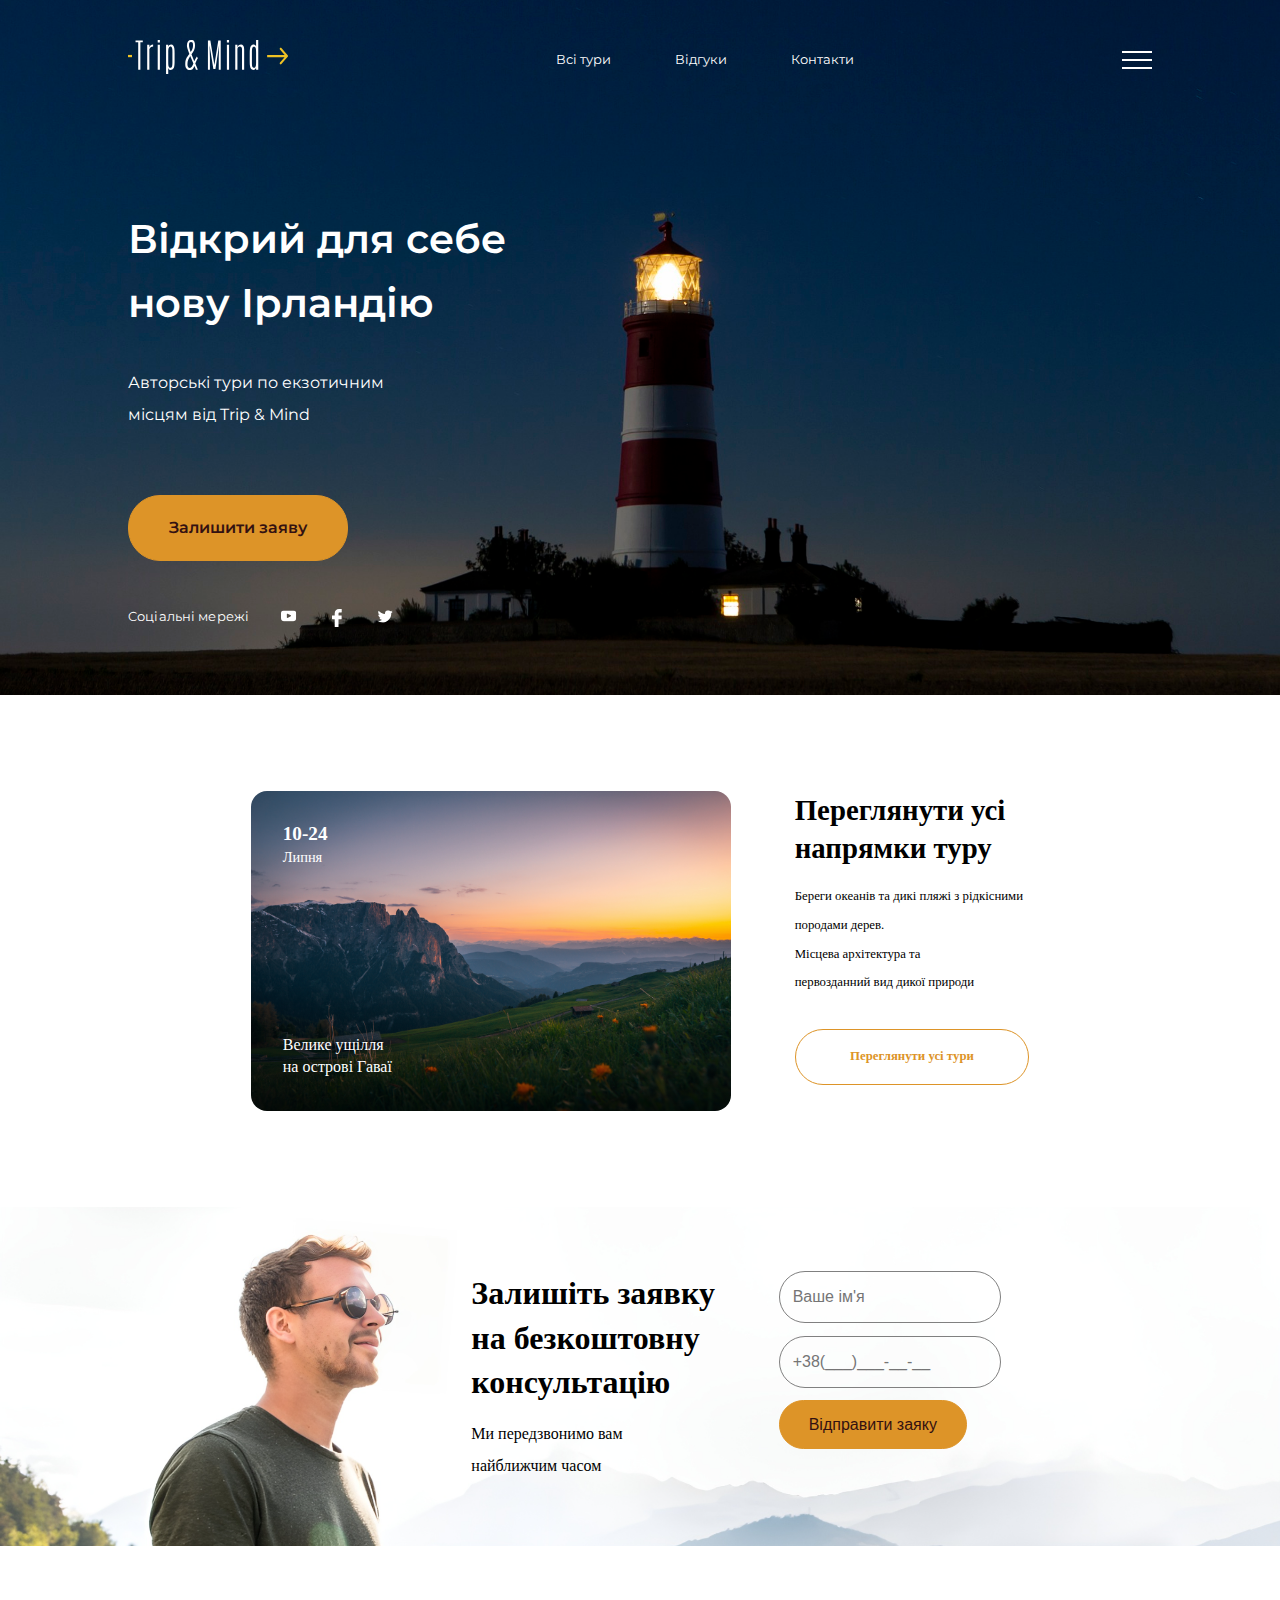
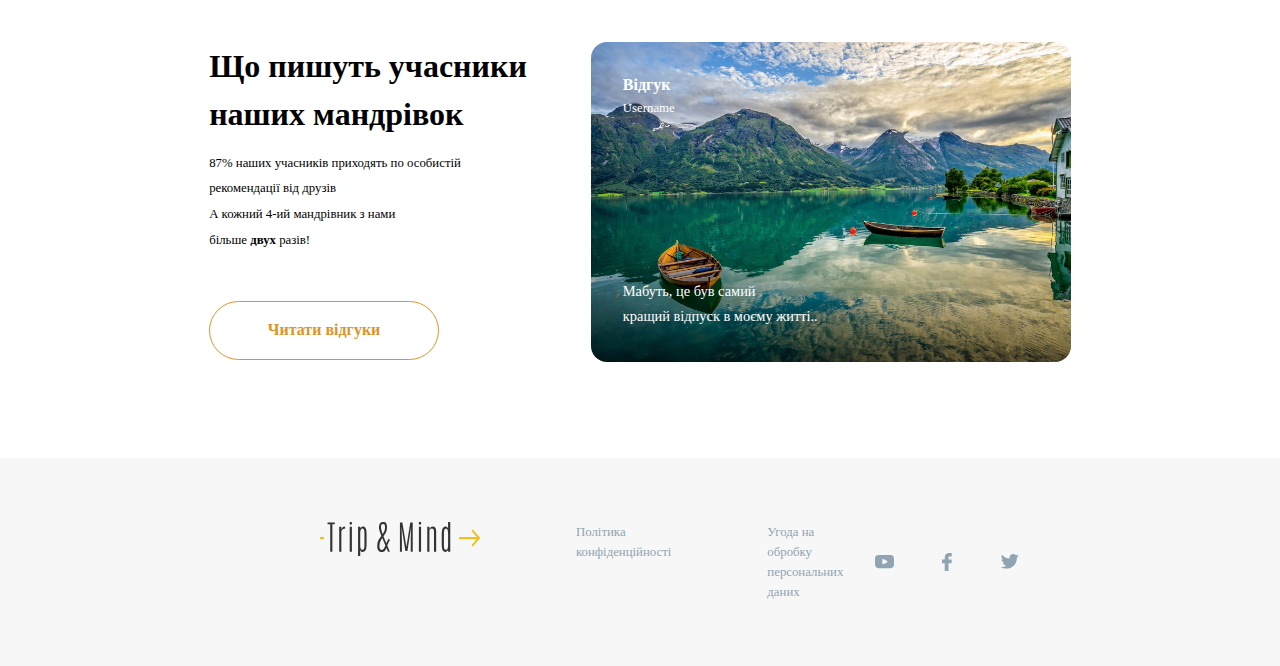
==== commit af0b1497: "upgrade" ====
--- a/index.html
+++ b/index.html
@@ -21,7 +21,7 @@
         <!-- Nav -->
         <nav class="nav">
           <!-- logo -->
-          <a href="/index.html" id="header-logo">
+          <a href="./index.html" id="header-logo">
             <svg
               xmlns="http://www.w3.org/2000/svg"
               width="160"
@@ -99,7 +99,7 @@
           </div>
 
           <!-- menu -->
-          <div class="header_nav_burger">
+          <div class="header_nav_burger" id="burger">
             <span></span>
             <span></span>
             <span></span>
@@ -107,46 +107,42 @@
         </nav>
 
         <!-- menu onclick-->
-        <div class="menu">
-          <h2>Меню</h2>
-
-          <ul class="menu-view">
-            <a href="/pages/tour.html" class="menu-view-item">
-              <li class="menu-view-item">Переглянути тури</li>
-            </a>
-            <a href="/pages/feedback.html" class="menu-view-item"
-              ><li class="menu-view-item">Відгуки</li></a
-            >
-            <a href="/pages/contact.html" class="menu-view-item">
-              <li class="menu-view-item">Контакти</li>
-            </a>
-          </ul>
-
-          <div class="counter">
-            <h4 class="counter-title">
-              Віддлік до наступної<br />
-              поїздки
-            </h4>
-
-            <div class="countdown-container">
-              <div class="countdonw-el days-c">
-                <p class="big-text" id="days">0</p>
-                <span>Днів</span>
-              </div>
-
-              <div class="countdonw-el hours-c">
-                <p class="big-text" id="hours">0</p>
-                <span>Годин</span>
-              </div>
-
-              <div class="countdonw-el mins-c">
-                <p class="big-text" id="mins">0</p>
-                <span>Хвилин</span>
-              </div>
-
-              <div class="countdonw-el second-c">
-                <p class="big-text" id="second">0</p>
-                <span>Секунд</span>
+        <div class="menu" id="menu">
+          <div class="menu__aside" id="menu__aside">
+            <h2 class="menu__aside__title">Меню</h2>
+
+            <div class="menu__aside__links">
+              <a href="./pages/tour.html" class="menu__aside__link__item">Всі тури</a>
+              <a href="./pages/feedback.html" class="menu__aside__link__item">Відгуки</a>
+              <a href="./pages/contact.html" class="menu__aside__link__item">Контакти</a>
+            </div>
+
+            <div class="counter">
+              <h4 class="counter-title">
+                Віддлік до наступної<br />
+                поїздки
+              </h4>
+  
+              <div class="countdown-container">
+                <div class="countdonw-el days-c">
+                  <p class="big-text" id="days">0</p>
+                  <span>Днів</span>
+                </div>
+  
+                <div class="countdonw-el hours-c">
+                  <p class="big-text" id="hours">0</p>
+                  <span>Годин</span>
+                </div>
+  
+                <div class="countdonw-el mins-c">
+                  <p class="big-text" id="mins">0</p>
+                  <span>Хвилин</span>
+                </div>
+  
+                <div class="countdonw-el second-c">
+                  <p class="big-text" id="second">0</p>
+                  <span>Секунд</span>
+                </div>
               </div>
             </div>
           </div>
@@ -380,78 +376,78 @@
           </div>
 
           <!-- cards on place -->
-          <div class="header-main-aside-cards">
+          <!-- <div class="header-main-aside-cards"> -->
             <!-- card -->
-            <a href="./pages/tour.html" class="header-main-aside-card-1">
-              <h4 class="header-main-aside-card-title">01</h4>
-              <div class="header-main-aside-card-box">
-                <p class="header-main-aside-card-text">
-                  Водопади<br />
-                  Ісландії
-                </p>
-                <svg
-                  id="header-main-aside-card-svg"
-                  xmlns="http://www.w3.org/2000/svg"
-                  width="31"
-                  height="16"
-                  viewBox="0 0 31 16"
-                  fill="none"
-                >
-                  <path
-                    d="M30.7071 8.70711C31.0976 8.31658 31.0976 7.68342 30.7071 7.29289L24.3431 0.928932C23.9526 0.538408 23.3195 0.538408 22.9289 0.928932C22.5384 1.31946 22.5384 1.95262 22.9289 2.34315L28.5858 8L22.9289 13.6569C22.5384 14.0474 22.5384 14.6805 22.9289 15.0711C23.3195 15.4616 23.9526 15.4616 24.3431 15.0711L30.7071 8.70711ZM0 9H30V7H0V9Z"
-                    fill="white"
-                  />
-                </svg>
-              </div>
-            </a>
+            <!-- <a href="./pages/tour.html" class="header-main-aside-card-1"> -->
+            <!-- <h4 class="header-main-aside-card-title">01</h4>
+            <div class="header-main-aside-card-box">
+              <p class="header-main-aside-card-text">
+                Водопади<br />
+                Ісландії
+              </p>
+              <svg
+                id="header-main-aside-card-svg"
+                xmlns="http://www.w3.org/2000/svg"
+                width="31"
+                height="16"
+                viewBox="0 0 31 16"
+                fill="none"
+              >
+                <path
+                  d="M30.7071 8.70711C31.0976 8.31658 31.0976 7.68342 30.7071 7.29289L24.3431 0.928932C23.9526 0.538408 23.3195 0.538408 22.9289 0.928932C22.5384 1.31946 22.5384 1.95262 22.9289 2.34315L28.5858 8L22.9289 13.6569C22.5384 14.0474 22.5384 14.6805 22.9289 15.0711C23.3195 15.4616 23.9526 15.4616 24.3431 15.0711L30.7071 8.70711ZM0 9H30V7H0V9Z"
+                  fill="white"
+                />
+              </svg>
+            </div> -->
+            <!-- </a> -->
 
             <!-- card -->
-            <a href="./pages/tour.html" class="header-main-aside-card-2">
-              <h4 class="header-main-aside-card-title">02</h4>
-              <div class="header-main-aside-card-box">
-                <p class="header-main-aside-card-text">
-                  Казкові<br />
-                  Доломіти
-                </p>
-                <svg
-                  id="header-main-aside-card-svg"
-                  xmlns="http://www.w3.org/2000/svg"
-                  width="31"
-                  height="16"
-                  viewBox="0 0 31 16"
-                  fill="none"
-                >
-                  <path
-                    d="M30.7071 8.70711C31.0976 8.31658 31.0976 7.68342 30.7071 7.29289L24.3431 0.928932C23.9526 0.538408 23.3195 0.538408 22.9289 0.928932C22.5384 1.31946 22.5384 1.95262 22.9289 2.34315L28.5858 8L22.9289 13.6569C22.5384 14.0474 22.5384 14.6805 22.9289 15.0711C23.3195 15.4616 23.9526 15.4616 24.3431 15.0711L30.7071 8.70711ZM0 9H30V7H0V9Z"
-                    fill="white"
-                  />
-                </svg>
-              </div>
-            </a>
+            <!-- <a href="./pages/tour.html" class="header-main-aside-card-2"> -->
+            <!-- <h4 class="header-main-aside-card-title">02</h4>
+            <div class="header-main-aside-card-box">
+              <p class="header-main-aside-card-text">
+                Казкові<br />
+                Доломіти
+              </p>
+              <svg
+                id="header-main-aside-card-svg"
+                xmlns="http://www.w3.org/2000/svg"
+                width="31"
+                height="16"
+                viewBox="0 0 31 16"
+                fill="none"
+              >
+                <path
+                  d="M30.7071 8.70711C31.0976 8.31658 31.0976 7.68342 30.7071 7.29289L24.3431 0.928932C23.9526 0.538408 23.3195 0.538408 22.9289 0.928932C22.5384 1.31946 22.5384 1.95262 22.9289 2.34315L28.5858 8L22.9289 13.6569C22.5384 14.0474 22.5384 14.6805 22.9289 15.0711C23.3195 15.4616 23.9526 15.4616 24.3431 15.0711L30.7071 8.70711ZM0 9H30V7H0V9Z"
+                  fill="white"
+                />
+              </svg>
+            </div> -->
+            <!-- </a> -->
 
             <!-- card -->
-            <a href="./pages/tour.html" class="header-main-aside-card-3">
-              <h4 class="header-main-aside-card-title">03</h4>
-              <div class="header-main-aside-card-box">
-                <p class="header-main-aside-card-text">
-                  Невивченна<br />
-                  Норвегія
-                </p>
-                <svg
-                  id="header-main-aside-card-svg"
-                  xmlns="http://www.w3.org/2000/svg"
-                  width="31"
-                  height="16"
-                  viewBox="0 0 31 16"
-                  fill="none"
-                >
-                  <path
-                    d="M30.7071 8.70711C31.0976 8.31658 31.0976 7.68342 30.7071 7.29289L24.3431 0.928932C23.9526 0.538408 23.3195 0.538408 22.9289 0.928932C22.5384 1.31946 22.5384 1.95262 22.9289 2.34315L28.5858 8L22.9289 13.6569C22.5384 14.0474 22.5384 14.6805 22.9289 15.0711C23.3195 15.4616 23.9526 15.4616 24.3431 15.0711L30.7071 8.70711ZM0 9H30V7H0V9Z"
-                    fill="white"
-                  />
-                </svg>
-              </div>
-            </a>
+            <!-- <a href="./pages/tour.html" class="header-main-aside-card-3"> -->
+            <!-- <h4 class="header-main-aside-card-title">03</h4>
+            <div class="header-main-aside-card-box">
+              <p class="header-main-aside-card-text">
+                Невивченна<br />
+                Норвегія
+              </p>
+              <svg
+                id="header-main-aside-card-svg"
+                xmlns="http://www.w3.org/2000/svg"
+                width="31"
+                height="16"
+                viewBox="0 0 31 16"
+                fill="none"
+              >
+                <path
+                  d="M30.7071 8.70711C31.0976 8.31658 31.0976 7.68342 30.7071 7.29289L24.3431 0.928932C23.9526 0.538408 23.3195 0.538408 22.9289 0.928932C22.5384 1.31946 22.5384 1.95262 22.9289 2.34315L28.5858 8L22.9289 13.6569C22.5384 14.0474 22.5384 14.6805 22.9289 15.0711C23.3195 15.4616 23.9526 15.4616 24.3431 15.0711L30.7071 8.70711ZM0 9H30V7H0V9Z"
+                  fill="white"
+                />
+              </svg>
+            </div> -->
+            <!-- </a -->
           </div>
         </div>
       </header>
@@ -467,20 +463,6 @@
             Велике ущілля<br />
             на острові Гаваї
           </p>
-          <!-- svg arrow -->
-          <svg
-            class="section-tour-container-svg"
-            xmlns="http://www.w3.org/2000/svg"
-            width="41"
-            height="16"
-            viewBox="0 0 41 16"
-            fill="none"
-          >
-            <path
-              d="M40.7071 8.70711C41.0976 8.31658 41.0976 7.68342 40.7071 7.29289L34.3431 0.928932C33.9526 0.538408 33.3195 0.538408 32.9289 0.928932C32.5384 1.31946 32.5384 1.95262 32.9289 2.34315L38.5858 8L32.9289 13.6569C32.5384 14.0474 32.5384 14.6805 32.9289 15.0711C33.3195 15.4616 33.9526 15.4616 34.3431 15.0711L40.7071 8.70711ZM0 9H40V7H0V9Z"
-              fill="white"
-            />
-          </svg>
         </div>
 
         <div>
@@ -498,7 +480,7 @@
 
           <div class="section-tour-button">
             <a href="./pages/tour.html" class="section-tour-aside-button"
-              >Дивитися усі</a
+              >Переглянути усі тури</a
             >
           </div>
         </div>
@@ -577,21 +559,6 @@
             Мабуть, це був самий<br />
             кращий відпуск в моєму житті..
           </div>
-
-          <!-- svg arrow -->
-          <svg
-            class="section-feedback-card-containder-svg"
-            xmlns="http://www.w3.org/2000/svg"
-            width="41"
-            height="16"
-            viewBox="0 0 41 16"
-            fill="none"
-          >
-            <path
-              d="M40.7071 8.70711C41.0976 8.31658 41.0976 7.68342 40.7071 7.29289L34.3431 0.928932C33.9526 0.538408 33.3195 0.538408 32.9289 0.928932C32.5384 1.31946 32.5384 1.95262 32.9289 2.34315L38.5858 8L32.9289 13.6569C32.5384 14.0474 32.5384 14.6805 32.9289 15.0711C33.3195 15.4616 33.9526 15.4616 34.3431 15.0711L40.7071 8.70711ZM0 9H40V7H0V9Z"
-              fill="white"
-            />
-          </svg>
         </div>
       </section>
 
--- a/main.css
+++ b/main.css
@@ -11,6 +11,8 @@
   --light-blue-text: #03a9f4;
 
   --background-grey: #f8f8f8;
+
+  --title-size: 48px;
 }
 
 * {
@@ -25,8 +27,9 @@
   background-repeat: no-repeat;
   background-size: cover;
   background-position: center center;
-  padding-right: 5rem;
-  padding-left: 5rem;
+  padding-right: 20rem;
+  padding-left: 20rem;
+  font-family: "Montserrat", sans-serif;
 }
 
 .nav {
@@ -101,80 +104,80 @@
 .header_nav_burger.active span:nth-of-type(2) {
   top: 50%;
   transform: translate(-50%, 0%) rotate(45deg);
+  background-color: #000;
 }
 .header_nav_burger.active span:nth-of-type(3) {
   top: 50%;
   transform: translate(-50%, 0%) rotate(-45deg);
+  background-color: #000;
 }
 
 /* active menu */
 .menu {
-  transform: translateY(-400%);
+  position: fixed;
+  left: 0;
+  top: 0;
+  width: 100%;
+  height: 100%;
+  background-color: rgba(0, 0, 0, 0.7);
+  display: none;
+}
+
+.menu__aside {
   position: absolute;
-  right: 5rem;
-  top: 5rem;
-  background: none;
-  transition: 333ms ease-in-out;
-}
-
-.menu li,
-ul {
-  list-style: none;
-  padding: 0;
-}
-
-.menu.active {
-  transform: translateY(0);
-  backdrop-filter: blur(10px);
-  border: 1px solid var(--white);
-  border-radius: 2rem;
-  width: 22rem;
-  height: 24rem;
-}
-
-.menu h2 {
+  background-color: #fff;
+  width: 25%;
+  height: 100%;
+  right: -100%;
+  top: 0;
+  transition: right 0.5s ease;
+  z-index: 1000;
+}
+
+.kol {
+  right: 0%;
+}
+
+.menu__aside__title {
   text-align: center;
-  margin-top: 0.3rem;
-  color: #03a9f4;
-  padding-top: 0.4rem;
-
-  font-size: 1.8rem;
-  font-weight: 400;
-  line-height: 2.8rem;
-}
-
-.menu-view {
-  margin-top: 0.4rem;
-  list-style: none;
+  margin-top: 2.4rem;
+  margin-bottom: 1rem;
+  font-size: 2rem;
+}
+
+.menu__aside__links {
   display: flex;
   flex-direction: column;
-  align-items: center;
-}
-
-.menu-view-item {
-  display: flex;
   justify-content: center;
   align-items: center;
+  gap: 1rem;
+}
+
+.menu__aside__link__item {
+  display: flex;
+  align-items: center;
+  justify-content: center;
+  text-decoration: none;
+  font-size: 18px;
+  color: #000;
+  transition: 333ms;
   text-align: center;
   width: 100%;
-  height: 2.6rem;
-
-  font-size: 1rem;
-  font-weight: 400;
-  line-height: 2.8rem;
-  text-decoration: none;
-  color: var(--white);
-  transition: 333ms ease-in;
-}
-
-.menu-view-item:hover {
+  height: 3rem;
+}
+
+.menu__aside__link__item:hover {
   background-color: #03a9f4;
-}
+  color: #fff;
+}
+
 /* Counter */
 .counter {
   display: flex;
   flex-direction: column;
-  justify-content: center;
+  justify-content: end;
+  margin-top: 30rem;
+  margin-bottom: 2rem;
 }
 
 .counter-title {
@@ -185,7 +188,7 @@
   font-size: 1.3rem;
   line-height: 2rem;
   text-decoration: none;
-  color: #03a9f4;
+  color: #000;
 }
 
 .countdown-container {
@@ -201,7 +204,7 @@
 .countdonw-el span {
   font-size: 0.8rem;
   font-weight: 400;
-  color: var(--white);
+  color: #000;
   padding-bottom: 2rem;
 }
 
@@ -211,7 +214,7 @@
   font-weight: 400;
   line-height: 2rem;
   text-decoration: none;
-  color: var(--white);
+  color: #000;
 }
 
 /* Main */
@@ -223,9 +226,9 @@
 /* Header title caption */
 .header-title {
   color: var(--white);
-  font-size: 4.3rem;
+  font-size: var(--title-size);
   font-weight: 700;
-  line-height: 6rem;
+  line-height: 4rem;
 
   margin-top: 4rem;
 }
@@ -249,7 +252,7 @@
 /* button */
 .header__button {
   display: inline-block;
-  border-radius: 2.3rem;
+  border-radius: 2rem;
   background: var(--orange-acent);
   border: 1px solid var(--orange-acent);
 
@@ -261,8 +264,9 @@
   text-decoration: none;
   white-space: nowrap;
 
-  padding: 2rem 5rem;
+  padding: 1.5rem 4rem;
   align-self: center;
+  animation: button 1s ease-in infinite;
   transition: 333ms;
 }
 
@@ -271,6 +275,7 @@
   border: 1px solid var(--white);
   color: var(--white);
 }
+
 /* form-reg */
 .form__reg {
   display: none;
@@ -712,11 +717,8 @@
     font-size: 1rem;
   }
 
-  .menu {
-    right: 4rem;
-    top: 5rem;
-    width: 20rem;
-    height: 22rem;
+  .menu__aside {
+    width: 40%;
   }
 }
 
@@ -728,6 +730,9 @@
   .header-main-aside-card-3 {
     display: none;
   }
+  .menu__aside {
+    width: 40%;
+  }
 }
 
 @media (max-width: 1158px) {
@@ -740,6 +745,10 @@
     gap: 2rem;
 
     padding-left: 8rem;
+  }
+
+  .menu__aside {
+    width: 40%;
   }
 }
 
@@ -803,10 +812,18 @@
   .header-main-aside-card-text {
     font-size: 0.8rem;
   }
+
+  .menu__aside {
+    width: 55%;
+  }
 }
 @media (max-width: 860px) {
   .header-main-aside-card-2 {
     display: none;
+  }
+
+  .menu__aside {
+    width: 75%;
   }
 }
 
@@ -865,13 +882,6 @@
     font-size: 0.8rem;
   }
 
-  .menu {
-    right: 3rem;
-    top: 5rem;
-    width: 20rem;
-    height: 22rem;
-  }
-
   .form__reg__container {
     width: 20rem;
     padding: 0;
@@ -901,11 +911,19 @@
   .form__reg__container__img {
     display: none;
   }
+
+  .menu__aside {
+    width: 80%;
+  }
 }
 
 @media (max-width: 600px) {
   .header-main-aside-card-1 {
     display: none;
+  }
+
+  .menu__aside {
+    width: 90%;
   }
 }
 
@@ -937,12 +955,8 @@
     font-size: 0.6rem;
   }
 
-  .menu {
-    left: 1rem;
-    right: 2rem;
-    top: 5rem;
-    width: 20rem;
-    height: 22rem;
+  .menu__aside {
+    width: 100%;
   }
 }
 
@@ -1041,9 +1055,9 @@
 .section-tour-aside-button {
   display: inline-block;
   margin-top: 3rem;
-  padding: 2rem 4rem;
+  padding: 1.5rem 4rem;
   border: 1px solid var(--orange-acent);
-  border-radius: 2.3rem;
+  border-radius: 2rem;
 
   color: var(--orange-acent);
   text-decoration: none;
@@ -1256,9 +1270,9 @@
 }
 
 #btn {
-  padding: 2rem 2rem;
+  padding: 1.5rem 4rem;
   background-color: var(--orange-acent);
-  border-radius: 4rem;
+  border-radius: 2rem;
   border: 1px solid var(--orange-acent);
 
   color: #311;
@@ -1318,16 +1332,25 @@
   }
 
   #btn {
-    padding: 1rem 1.8rem;
+    padding: 0.9rem 1.8rem;
     font-size: 1rem;
   }
 }
 
 @media (max-width: 1084px) {
+  .section-form {
+    gap: 1rem;
+  }
+
+  .section-form-text {
+    margin: 0;
+  }
+
   .section-form-text-title {
     font-size: 1.8rem;
     line-height: 2.4rem;
     margin-bottom: 0.8rem;
+    text-align: center;
   }
 
   .section-form-text-caption {
@@ -1384,9 +1407,9 @@
 .section-feedback-button {
   display: inline-block;
   margin-top: 3rem;
-  padding: 2rem 4rem;
+  padding: 1.5rem 4rem;
   border: 1px solid var(--orange-acent);
-  border-radius: 2.3rem;
+  border-radius: 2rem;
 
   color: var(--orange-acent);
   text-decoration: none;
@@ -1593,7 +1616,7 @@
 
 .footer {
   background-color: #f7f7f7;
-  padding: 4rem 10rem;
+  padding: 4rem 20rem;
   display: flex;
   justify-content: space-between;
   gap: 2rem;
